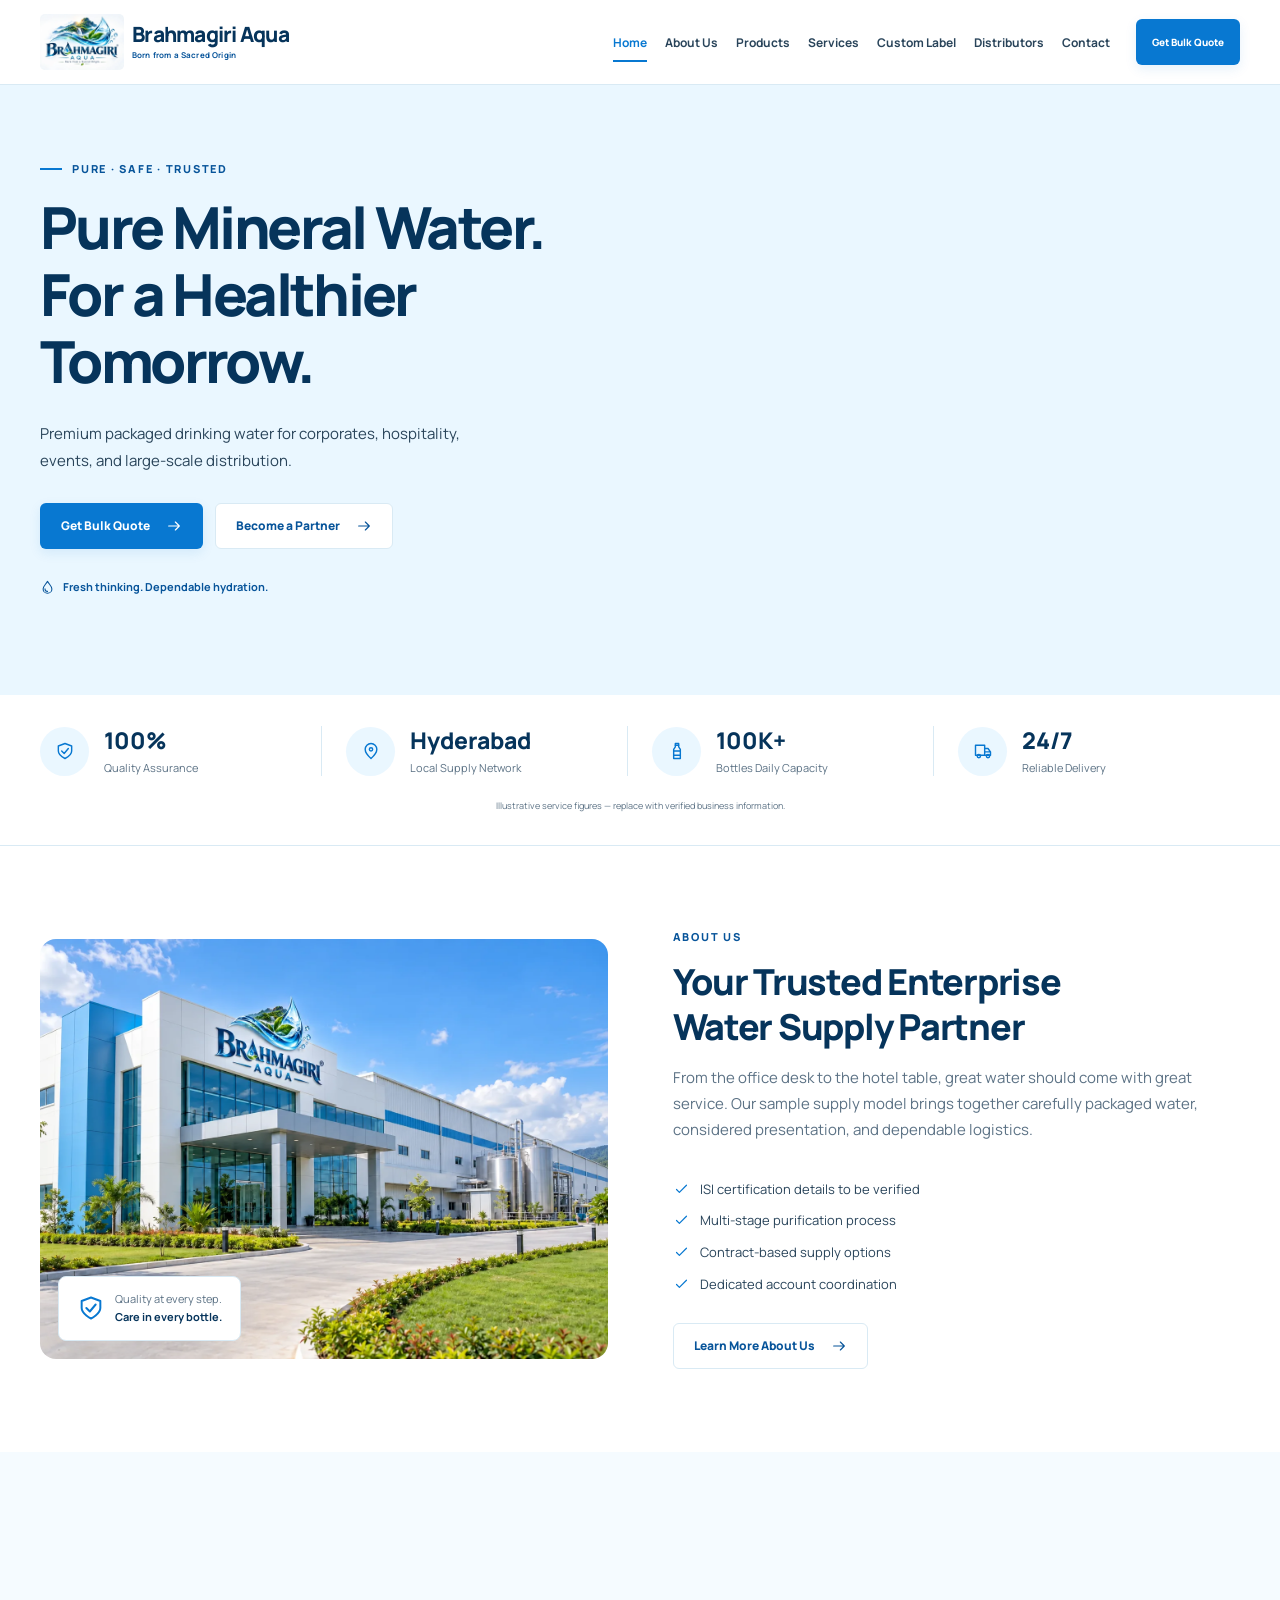
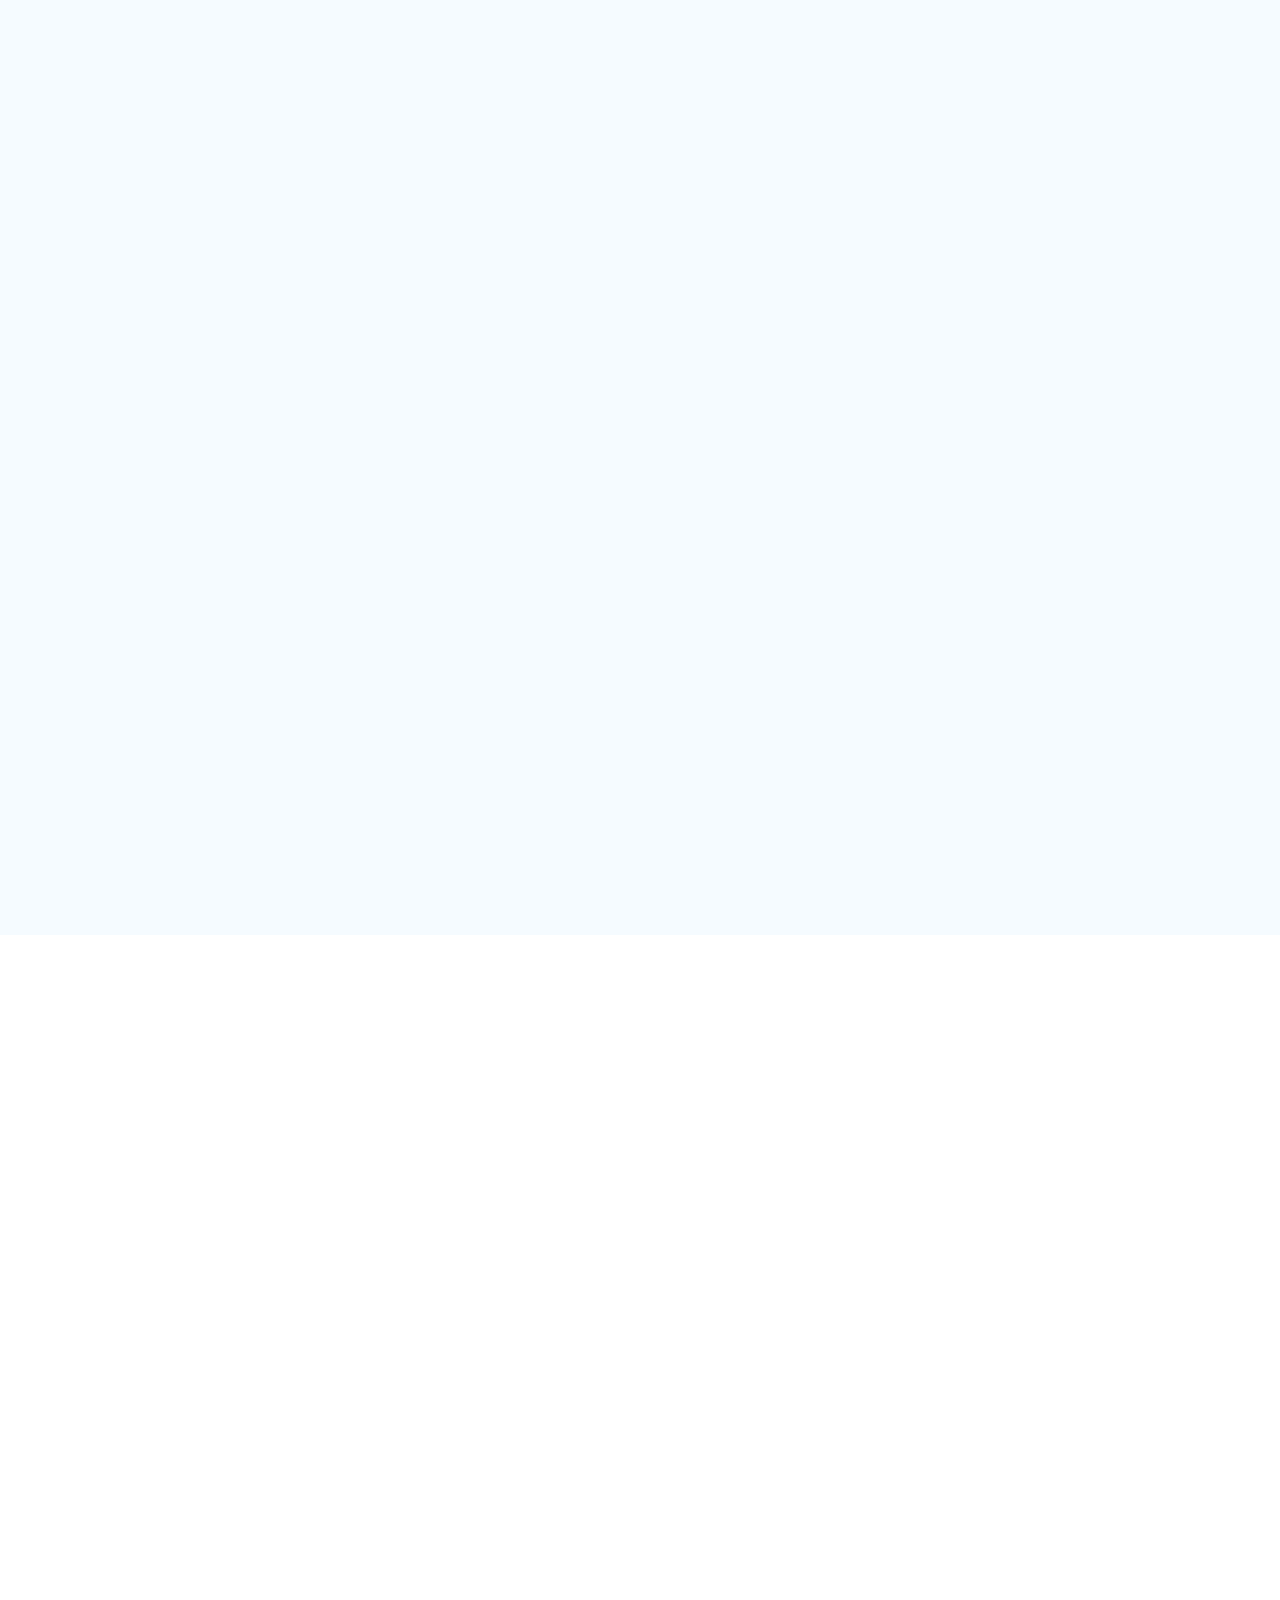
==== index.html @ d55e70ee "Add Brahmagiri Aqua website" ====
<!doctype html>
<html lang="en"><head><meta charset="utf-8"><meta name="viewport" content="width=device-width, initial-scale=1"><meta name="theme-color" content="#06345b"><title>Premium Packaged Drinking Water | Brahmagiri Aqua</title><meta name="description" content="Premium packaged drinking water for offices, hospitality, events, custom labels, and distribution. Explore the Brahmagiri Aqua sample range."><meta name="robots" content="noindex, follow"><link rel="canonical" href="https://example.com/"><meta property="og:type" content="website"><meta property="og:site_name" content="Brahmagiri Aqua"><meta property="og:title" content="Premium Packaged Drinking Water | Brahmagiri Aqua"><meta property="og:description" content="Premium packaged drinking water for offices, hospitality, events, custom labels, and distribution. Explore the Brahmagiri Aqua sample range."><meta property="og:url" content="https://example.com/"><meta property="og:image" content="https://example.com/assets/images/hero/open-graph.webp"><meta property="og:image:alt" content="Premium water bottles in a fresh blue water splash"><meta name="twitter:card" content="summary_large_image"><meta name="twitter:title" content="Premium Packaged Drinking Water | Brahmagiri Aqua"><meta name="twitter:description" content="Premium packaged drinking water for offices, hospitality, events, custom labels, and distribution. Explore the Brahmagiri Aqua sample range."><meta name="twitter:image" content="https://example.com/assets/images/hero/open-graph.webp"><link rel="icon" type="image/png" href="assets/icons/favicon-192.png"><link rel="manifest" href="site.webmanifest"><link rel="preload" href="assets/fonts/manrope-latin.woff2" as="font" type="font/woff2" crossorigin><link rel="stylesheet" href="assets/css/style.css"><script src="assets/js/site-config.js" defer></script><script src="assets/js/main.js" defer></script><script src="assets/js/contact.js" defer></script></head><body><a class="skip-link" href="#main">Skip to main content</a><header class="site-header"><div class="container header-inner"><a class="brand" href="index.html"><img class="brand-logo" src="assets/images/brand/brahmagiri-aqua-logo.webp" alt="" width="360" height="240" decoding="async"><span><strong>Brahmagiri Aqua</strong><small>Born from a Sacred Origin</small></span><span class="sr-only">Home</span></a><button class="menu-toggle" aria-label="Open navigation" aria-expanded="false" aria-controls="primary-nav"><svg class="icon " viewBox="0 0 24 24" fill="none" stroke="currentColor" stroke-width="1.7" stroke-linecap="round" stroke-linejoin="round" aria-hidden="true"><path d="M4 6h16M4 12h16M4 18h16"/></svg></button><nav id="primary-nav" class="primary-nav" aria-label="Primary navigation"><ul><li><a href="index.html" class="active" aria-current="page">Home</a></li><li><a href="about.html">About Us</a></li><li><a href="products.html">Products</a></li><li><a href="services.html">Services</a></li><li><a href="custom-label.html">Custom Label</a></li><li><a href="distributors.html">Distributors</a></li><li><a href="contact.html">Contact</a></li></ul><a class="button button-primary" href="contact.html?enquiry=bulk#enquiry">Get Bulk Quote<svg class="icon " viewBox="0 0 24 24" fill="none" stroke="currentColor" stroke-width="1.7" stroke-linecap="round" stroke-linejoin="round" aria-hidden="true"><path d="M4 12h16m-6-6 6 6-6 6"/></svg></a></nav></div></header><div class="menu-backdrop" hidden></div><main id="main"><section class="home-hero"><div class="container hero-inner"><div class="hero-copy"><p class="eyebrow"><span class="eyebrow-line"></span>PURE · SAFE · TRUSTED</p><h1>Pure Mineral Water.<br><span>For a Healthier<br class="desktop-break"> Tomorrow.</span></h1><p>Premium packaged drinking water for corporates, hospitality, events, and large-scale distribution.</p><div class="button-row"><a class="button button-primary" href="contact.html?enquiry=bulk#enquiry">Get Bulk Quote<svg class="icon " viewBox="0 0 24 24" fill="none" stroke="currentColor" stroke-width="1.7" stroke-linecap="round" stroke-linejoin="round" aria-hidden="true"><path d="M4 12h16m-6-6 6 6-6 6"/></svg></a><a class="button button-outline" href="distributors.html">Become a Partner<svg class="icon " viewBox="0 0 24 24" fill="none" stroke="currentColor" stroke-width="1.7" stroke-linecap="round" stroke-linejoin="round" aria-hidden="true"><path d="M4 12h16m-6-6 6 6-6 6"/></svg></a></div><div class="hero-detail"><svg class="icon " viewBox="0 0 24 24" fill="none" stroke="currentColor" stroke-width="1.7" stroke-linecap="round" stroke-linejoin="round" aria-hidden="true"><path d="M12 3C9 8 5 11 5 15a7 7 0 0 0 14 0c0-4-4-7-7-12Z"/><path d="M8 15a4 4 0 0 0 4 4"/></svg> Fresh thinking. Dependable hydration.</div></div><picture class="hero-picture"><source media="(max-width: 767px)" srcset="assets/images/hero/water-hero-mobile.webp"><img src="assets/images/hero/water-hero.webp" alt="Clear water jar and blue-capped bottles surrounded by a fresh water splash" width="1536" height="1024" fetchpriority="high" decoding="async" class="hero-image"></picture></div></section>
<section class="section stats-section"><div class="container"><div class="stats-grid"><div class="stat"><span class="icon-badge"><svg class="icon " viewBox="0 0 24 24" fill="none" stroke="currentColor" stroke-width="1.7" stroke-linecap="round" stroke-linejoin="round" aria-hidden="true"><path d="m12 3 8 3v6c0 5-8 9-8 9s-8-4-8-9V6l8-3Z"/><path d="m8 12 3 3 5-6"/></svg></span><div><strong>100%</strong><span>Quality Assurance</span></div></div><div class="stat"><span class="icon-badge"><svg class="icon " viewBox="0 0 24 24" fill="none" stroke="currentColor" stroke-width="1.7" stroke-linecap="round" stroke-linejoin="round" aria-hidden="true"><path d="M19 10c0 5-7 11-7 11S5 15 5 10a7 7 0 0 1 14 0Z"/><circle cx="12" cy="10" r="2"/></svg></span><div><strong>Hyderabad</strong><span>Local Supply Network</span></div></div><div class="stat"><span class="icon-badge"><svg class="icon " viewBox="0 0 24 24" fill="none" stroke="currentColor" stroke-width="1.7" stroke-linecap="round" stroke-linejoin="round" aria-hidden="true"><path d="M10 3h4v4l2 3v11H8V10l2-3V3Z"/><path d="M8 12h8M8 17h8M10 5h4"/></svg></span><div><strong>100K+</strong><span>Bottles Daily Capacity</span></div></div><div class="stat"><span class="icon-badge"><svg class="icon " viewBox="0 0 24 24" fill="none" stroke="currentColor" stroke-width="1.7" stroke-linecap="round" stroke-linejoin="round" aria-hidden="true"><path d="M3 5h11v12H3zM14 9h4l3 4v4h-7M14 13h7"/><circle cx="7" cy="18" r="2"/><circle cx="18" cy="18" r="2"/></svg></span><div><strong>24/7</strong><span>Reliable Delivery</span></div></div></div><p class="sample-note">Illustrative service figures — replace with verified business information.</p></div></section>
<section class="section "><div class="container"><div class="split"><div class="visual-frame factory-frame"><img src="assets/images/about/water-manufacturing-facility.webp" alt="Illustrative modern water manufacturing facility with landscaped grounds" width="1536" height="1024" loading="lazy" decoding="async" class=""><div class="image-caption"><svg class="icon " viewBox="0 0 24 24" fill="none" stroke="currentColor" stroke-width="1.7" stroke-linecap="round" stroke-linejoin="round" aria-hidden="true"><path d="m12 3 8 3v6c0 5-8 9-8 9s-8-4-8-9V6l8-3Z"/><path d="m8 12 3 3 5-6"/></svg><span>Quality at every step.<br><strong>Care in every bottle.</strong></span></div></div><div><div class="section-heading "><p class="eyebrow">ABOUT US</p><h2>Your Trusted Enterprise<br>Water Supply Partner</h2><p>From the office desk to the hotel table, great water should come with great service. Our sample supply model brings together carefully packaged water, considered presentation, and dependable logistics.</p></div><ul class="check-list"><li><svg class="icon " viewBox="0 0 24 24" fill="none" stroke="currentColor" stroke-width="1.7" stroke-linecap="round" stroke-linejoin="round" aria-hidden="true"><path d="m5 12 4 4L19 6"/></svg><span>ISI certification details to be verified</span></li><li><svg class="icon " viewBox="0 0 24 24" fill="none" stroke="currentColor" stroke-width="1.7" stroke-linecap="round" stroke-linejoin="round" aria-hidden="true"><path d="m5 12 4 4L19 6"/></svg><span>Multi-stage purification process</span></li><li><svg class="icon " viewBox="0 0 24 24" fill="none" stroke="currentColor" stroke-width="1.7" stroke-linecap="round" stroke-linejoin="round" aria-hidden="true"><path d="m5 12 4 4L19 6"/></svg><span>Contract-based supply options</span></li><li><svg class="icon " viewBox="0 0 24 24" fill="none" stroke="currentColor" stroke-width="1.7" stroke-linecap="round" stroke-linejoin="round" aria-hidden="true"><path d="m5 12 4 4L19 6"/></svg><span>Dedicated account coordination</span></li></ul><a class="button button-outline" href="about.html">Learn More About Us<svg class="icon " viewBox="0 0 24 24" fill="none" stroke="currentColor" stroke-width="1.7" stroke-linecap="round" stroke-linejoin="round" aria-hidden="true"><path d="M4 12h16m-6-6 6 6-6 6"/></svg></a></div></div></div></section>
<section class="section pale-section"><div class="container"><div class="heading-with-link"><div class="section-heading "><p class="eyebrow">OUR PRODUCTS</p><h2>Premium Water for Every Need</h2><p>The right size. The right setting. The same clear commitment.</p></div><a class="text-link" href="products.html">View all products <svg class="icon " viewBox="0 0 24 24" fill="none" stroke="currentColor" stroke-width="1.7" stroke-linecap="round" stroke-linejoin="round" aria-hidden="true"><path d="M4 12h16m-6-6 6 6-6 6"/></svg></a></div><div class="product-grid "><article class="product-card" data-category="small"><div class="product-image"><img src="assets/images/products/water-bottle-250ml.webp" alt="250ml sample drinking water packaging" width="640" height="640" loading="lazy" decoding="async" class=""></div><div class="product-content"><p class="product-size">250 ml</p><h3>250ml</h3><p>Small bottle. Big convenience.</p><ul class="check-list"><li><svg class="icon " viewBox="0 0 24 24" fill="none" stroke="currentColor" stroke-width="1.7" stroke-linecap="round" stroke-linejoin="round" aria-hidden="true"><path d="m5 12 4 4L19 6"/></svg><span>Compact & portable</span></li><li><svg class="icon " viewBox="0 0 24 24" fill="none" stroke="currentColor" stroke-width="1.7" stroke-linecap="round" stroke-linejoin="round" aria-hidden="true"><path d="m5 12 4 4L19 6"/></svg><span>Ideal for events</span></li></ul><a class="button button-outline" href="contact.html?enquiry=product&product=250ml#enquiry">Request Quote<svg class="icon " viewBox="0 0 24 24" fill="none" stroke="currentColor" stroke-width="1.7" stroke-linecap="round" stroke-linejoin="round" aria-hidden="true"><path d="M4 12h16m-6-6 6 6-6 6"/></svg></a></div></article><article class="product-card" data-category="small"><div class="product-image"><img src="assets/images/products/water-bottle-500ml.webp" alt="500ml sample drinking water packaging" width="640" height="640" loading="lazy" decoding="async" class=""></div><div class="product-content"><p class="product-size">500 ml</p><h3>500ml</h3><p>Your everyday refreshment.</p><ul class="check-list"><li><svg class="icon " viewBox="0 0 24 24" fill="none" stroke="currentColor" stroke-width="1.7" stroke-linecap="round" stroke-linejoin="round" aria-hidden="true"><path d="m5 12 4 4L19 6"/></svg><span>Easy to carry</span></li><li><svg class="icon " viewBox="0 0 24 24" fill="none" stroke="currentColor" stroke-width="1.7" stroke-linecap="round" stroke-linejoin="round" aria-hidden="true"><path d="m5 12 4 4L19 6"/></svg><span>Corporate favorite</span></li></ul><a class="button button-outline" href="contact.html?enquiry=product&product=500ml#enquiry">Request Quote<svg class="icon " viewBox="0 0 24 24" fill="none" stroke="currentColor" stroke-width="1.7" stroke-linecap="round" stroke-linejoin="round" aria-hidden="true"><path d="M4 12h16m-6-6 6 6-6 6"/></svg></a></div></article><article class="product-card" data-category="large"><div class="product-image"><img src="assets/images/products/water-bottle-1-liter.webp" alt="1 Liter sample drinking water packaging" width="640" height="640" loading="lazy" decoding="async" class=""></div><div class="product-content"><p class="product-size">1 liter</p><h3>1 Liter</h3><p>More hydration for your day.</p><ul class="check-list"><li><svg class="icon " viewBox="0 0 24 24" fill="none" stroke="currentColor" stroke-width="1.7" stroke-linecap="round" stroke-linejoin="round" aria-hidden="true"><path d="m5 12 4 4L19 6"/></svg><span>Extended hydration</span></li><li><svg class="icon " viewBox="0 0 24 24" fill="none" stroke="currentColor" stroke-width="1.7" stroke-linecap="round" stroke-linejoin="round" aria-hidden="true"><path d="m5 12 4 4L19 6"/></svg><span>Everyday versatility</span></li></ul><a class="button button-outline" href="contact.html?enquiry=product&product=1%20Liter#enquiry">Request Quote<svg class="icon " viewBox="0 0 24 24" fill="none" stroke="currentColor" stroke-width="1.7" stroke-linecap="round" stroke-linejoin="round" aria-hidden="true"><path d="M4 12h16m-6-6 6 6-6 6"/></svg></a></div></article><article class="product-card" data-category="large"><div class="product-image"><img src="assets/images/products/water-bottle-2-liter.webp" alt="2 Liter sample drinking water packaging" width="640" height="640" loading="lazy" decoding="async" class=""></div><div class="product-content"><p class="product-size">2 liters</p><h3>2 Liter</h3><p>Made for sharing.</p><ul class="check-list"><li><svg class="icon " viewBox="0 0 24 24" fill="none" stroke="currentColor" stroke-width="1.7" stroke-linecap="round" stroke-linejoin="round" aria-hidden="true"><path d="m5 12 4 4L19 6"/></svg><span>Family & team use</span></li><li><svg class="icon " viewBox="0 0 24 24" fill="none" stroke="currentColor" stroke-width="1.7" stroke-linecap="round" stroke-linejoin="round" aria-hidden="true"><path d="m5 12 4 4L19 6"/></svg><span>Value packaging</span></li></ul><a class="button button-outline" href="contact.html?enquiry=product&product=2%20Liter#enquiry">Request Quote<svg class="icon " viewBox="0 0 24 24" fill="none" stroke="currentColor" stroke-width="1.7" stroke-linecap="round" stroke-linejoin="round" aria-hidden="true"><path d="M4 12h16m-6-6 6 6-6 6"/></svg></a></div></article><article class="product-card" data-category="jars"><div class="product-image"><img src="assets/images/products/water-jar-20-liter.webp" alt="20L Jar sample drinking water packaging" width="640" height="640" loading="lazy" decoding="async" class=""></div><div class="product-content"><p class="product-size">20 liters</p><h3>20L Jar</h3><p>A workplace essential.</p><ul class="check-list"><li><svg class="icon " viewBox="0 0 24 24" fill="none" stroke="currentColor" stroke-width="1.7" stroke-linecap="round" stroke-linejoin="round" aria-hidden="true"><path d="m5 12 4 4L19 6"/></svg><span>Dispenser-friendly</span></li><li><svg class="icon " viewBox="0 0 24 24" fill="none" stroke="currentColor" stroke-width="1.7" stroke-linecap="round" stroke-linejoin="round" aria-hidden="true"><path d="m5 12 4 4L19 6"/></svg><span>Bulk supply option</span></li></ul><a class="button button-outline" href="contact.html?enquiry=product&product=20L%20Jar#enquiry">Request Quote<svg class="icon " viewBox="0 0 24 24" fill="none" stroke="currentColor" stroke-width="1.7" stroke-linecap="round" stroke-linejoin="round" aria-hidden="true"><path d="M4 12h16m-6-6 6 6-6 6"/></svg></a></div></article><article class="product-card" data-category="gifting"><div class="product-image"><img src="assets/images/products/gifting-bottles.webp" alt="Gifting Bottles sample drinking water packaging" width="640" height="640" loading="lazy" decoding="async" class=""></div><div class="product-content"><p class="product-size">Custom formats</p><h3>Gifting Bottles</h3><p>A refreshing finishing touch.</p><ul class="check-list"><li><svg class="icon " viewBox="0 0 24 24" fill="none" stroke="currentColor" stroke-width="1.7" stroke-linecap="round" stroke-linejoin="round" aria-hidden="true"><path d="m5 12 4 4L19 6"/></svg><span>Elegant presentation</span></li><li><svg class="icon " viewBox="0 0 24 24" fill="none" stroke="currentColor" stroke-width="1.7" stroke-linecap="round" stroke-linejoin="round" aria-hidden="true"><path d="m5 12 4 4L19 6"/></svg><span>Custom label options</span></li></ul><a class="button button-outline" href="contact.html?enquiry=product&product=Gifting%20Bottles#enquiry">Request Quote<svg class="icon " viewBox="0 0 24 24" fill="none" stroke="currentColor" stroke-width="1.7" stroke-linecap="round" stroke-linejoin="round" aria-hidden="true"><path d="M4 12h16m-6-6 6 6-6 6"/></svg></a></div></article></div></div></section>
<section class="section "><div class="container"><div class="section-heading "><p class="eyebrow">ENTERPRISE SOLUTIONS</p><h2>Corporate, Bulk & Industrial Supply</h2><p>A considered supply solution for every kind of business.</p></div><div class="grid grid-4"><article class="feature-card"><span class="icon-badge"><svg class="icon " viewBox="0 0 24 24" fill="none" stroke="currentColor" stroke-width="1.7" stroke-linecap="round" stroke-linejoin="round" aria-hidden="true"><path d="M4 21V4h10v17M14 10h6v11M2 21h20M7 7h4M7 11h4M7 15h4M8 21v-3h3v3M17 13h1M17 17h1"/></svg></span><h3>Corporate Offices</h3><p>A water supply plan that works as hard as your team.</p><ul class="check-list"><li><svg class="icon " viewBox="0 0 24 24" fill="none" stroke="currentColor" stroke-width="1.7" stroke-linecap="round" stroke-linejoin="round" aria-hidden="true"><path d="m5 12 4 4L19 6"/></svg><span>Scheduled delivery</span></li><li><svg class="icon " viewBox="0 0 24 24" fill="none" stroke="currentColor" stroke-width="1.7" stroke-linecap="round" stroke-linejoin="round" aria-hidden="true"><path d="m5 12 4 4L19 6"/></svg><span>Volume pricing</span></li><li><svg class="icon " viewBox="0 0 24 24" fill="none" stroke="currentColor" stroke-width="1.7" stroke-linecap="round" stroke-linejoin="round" aria-hidden="true"><path d="m5 12 4 4L19 6"/></svg><span>GST invoices</span></li></ul></article><article class="feature-card"><span class="icon-badge"><svg class="icon " viewBox="0 0 24 24" fill="none" stroke="currentColor" stroke-width="1.7" stroke-linecap="round" stroke-linejoin="round" aria-hidden="true"><path d="M5 9h12v6a5 5 0 0 1-5 5H10a5 5 0 0 1-5-5V9ZM17 10h2a3 3 0 0 1 0 6h-2M8 3v3M12 3v3M3 22h17"/></svg></span><h3>Restaurants & Hotels</h3><p>Thoughtful presentation for every guest and every table.</p><ul class="check-list"><li><svg class="icon " viewBox="0 0 24 24" fill="none" stroke="currentColor" stroke-width="1.7" stroke-linecap="round" stroke-linejoin="round" aria-hidden="true"><path d="m5 12 4 4L19 6"/></svg><span>Premium presentation</span></li><li><svg class="icon " viewBox="0 0 24 24" fill="none" stroke="currentColor" stroke-width="1.7" stroke-linecap="round" stroke-linejoin="round" aria-hidden="true"><path d="m5 12 4 4L19 6"/></svg><span>Flexible quantities</span></li><li><svg class="icon " viewBox="0 0 24 24" fill="none" stroke="currentColor" stroke-width="1.7" stroke-linecap="round" stroke-linejoin="round" aria-hidden="true"><path d="m5 12 4 4L19 6"/></svg><span>Coordinated fulfillment</span></li></ul></article><article class="feature-card"><span class="icon-badge"><svg class="icon " viewBox="0 0 24 24" fill="none" stroke="currentColor" stroke-width="1.7" stroke-linecap="round" stroke-linejoin="round" aria-hidden="true"><path d="m5 20 4-14 9 9-13 5ZM12 3l1 3M18 4l-2 4M21 10h-4M10 13l3 3M7 17l2 2"/></svg></span><h3>Events & Parties</h3><p>Keep your guests refreshed, from the first arrival to the last.</p><ul class="check-list"><li><svg class="icon " viewBox="0 0 24 24" fill="none" stroke="currentColor" stroke-width="1.7" stroke-linecap="round" stroke-linejoin="round" aria-hidden="true"><path d="m5 12 4 4L19 6"/></svg><span>Event-based supply</span></li><li><svg class="icon " viewBox="0 0 24 24" fill="none" stroke="currentColor" stroke-width="1.7" stroke-linecap="round" stroke-linejoin="round" aria-hidden="true"><path d="m5 12 4 4L19 6"/></svg><span>Multiple bottle sizes</span></li><li><svg class="icon " viewBox="0 0 24 24" fill="none" stroke="currentColor" stroke-width="1.7" stroke-linecap="round" stroke-linejoin="round" aria-hidden="true"><path d="m5 12 4 4L19 6"/></svg><span>Custom branding options</span></li></ul></article><article class="feature-card"><span class="icon-badge"><svg class="icon " viewBox="0 0 24 24" fill="none" stroke="currentColor" stroke-width="1.7" stroke-linecap="round" stroke-linejoin="round" aria-hidden="true"><path d="M3 21V10l6 3V8l6 4V3h4l2 18H3ZM7 17h1M12 17h1M17 17h1"/></svg></span><h3>Industrial Supply</h3><p>Practical hydration solutions for a busy working day.</p><ul class="check-list"><li><svg class="icon " viewBox="0 0 24 24" fill="none" stroke="currentColor" stroke-width="1.7" stroke-linecap="round" stroke-linejoin="round" aria-hidden="true"><path d="m5 12 4 4L19 6"/></svg><span>High-volume requirements</span></li><li><svg class="icon " viewBox="0 0 24 24" fill="none" stroke="currentColor" stroke-width="1.7" stroke-linecap="round" stroke-linejoin="round" aria-hidden="true"><path d="m5 12 4 4L19 6"/></svg><span>Supply planning</span></li><li><svg class="icon " viewBox="0 0 24 24" fill="none" stroke="currentColor" stroke-width="1.7" stroke-linecap="round" stroke-linejoin="round" aria-hidden="true"><path d="m5 12 4 4L19 6"/></svg><span>Dedicated coordination</span></li></ul></article></div></div></section>
<section class="section pale-section"><div class="container"><div class="split custom-split"><div class="visual-frame"><img src="assets/images/custom-label/custom-branded-bottles.webp" alt="Illustrative premium bottles with custom white, navy and gold labels" width="1536" height="1024" loading="lazy" decoding="async" class=""></div><div><div class="section-heading "><p class="eyebrow">CUSTOM LABEL / WHITE LABEL</p><h2>Make Your Brand<br>Stand Out</h2><p>Make every sip a part of your story. Explore personalized water bottles for businesses, celebrations, hotels, and corporate gifting.</p></div><ul class="check-list"><li><svg class="icon " viewBox="0 0 24 24" fill="none" stroke="currentColor" stroke-width="1.7" stroke-linecap="round" stroke-linejoin="round" aria-hidden="true"><path d="m5 12 4 4L19 6"/></svg><span>Corporate branding</span></li><li><svg class="icon " viewBox="0 0 24 24" fill="none" stroke="currentColor" stroke-width="1.7" stroke-linecap="round" stroke-linejoin="round" aria-hidden="true"><path d="m5 12 4 4L19 6"/></svg><span>Event-specific labels</span></li><li><svg class="icon " viewBox="0 0 24 24" fill="none" stroke="currentColor" stroke-width="1.7" stroke-linecap="round" stroke-linejoin="round" aria-hidden="true"><path d="m5 12 4 4L19 6"/></svg><span>Wedding bottles</span></li><li><svg class="icon " viewBox="0 0 24 24" fill="none" stroke="currentColor" stroke-width="1.7" stroke-linecap="round" stroke-linejoin="round" aria-hidden="true"><path d="m5 12 4 4L19 6"/></svg><span>Hotel bottles</span></li><li><svg class="icon " viewBox="0 0 24 24" fill="none" stroke="currentColor" stroke-width="1.7" stroke-linecap="round" stroke-linejoin="round" aria-hidden="true"><path d="m5 12 4 4L19 6"/></svg><span>Company logo bottles</span></li><li><svg class="icon " viewBox="0 0 24 24" fill="none" stroke="currentColor" stroke-width="1.7" stroke-linecap="round" stroke-linejoin="round" aria-hidden="true"><path d="m5 12 4 4L19 6"/></svg><span>White-label manufacturing</span></li></ul><a class="button button-primary" href="custom-label.html">Customize Your Bottle<svg class="icon " viewBox="0 0 24 24" fill="none" stroke="currentColor" stroke-width="1.7" stroke-linecap="round" stroke-linejoin="round" aria-hidden="true"><path d="M4 12h16m-6-6 6 6-6 6"/></svg></a></div></div></div></section>
<section class="section "><div class="container"><div class="section-heading center"><p class="eyebrow">THE PROCESS</p><h2>From Nature to You</h2><p>A thoughtful journey, with quality at its heart.</p></div><ol class="process-grid"><li data-reveal><span class="step-number">01</span><span class="icon-badge"><svg class="icon " viewBox="0 0 24 24" fill="none" stroke="currentColor" stroke-width="1.7" stroke-linecap="round" stroke-linejoin="round" aria-hidden="true"><path d="M12 3C9 8 5 11 5 15a7 7 0 0 0 14 0c0-4-4-7-7-12Z"/><path d="M8 15a4 4 0 0 0 4 4"/></svg></span><h3>Water Sourcing</h3><p>Responsible sourcing begins the journey.</p></li><li data-reveal><span class="step-number">02</span><span class="icon-badge"><svg class="icon " viewBox="0 0 24 24" fill="none" stroke="currentColor" stroke-width="1.7" stroke-linecap="round" stroke-linejoin="round" aria-hidden="true"><path d="M9 3h6M10 3v7L4 20h16l-6-10V3M7 15h10"/></svg></span><h3>Multi-Stage Purification</h3><p>A carefully designed treatment sequence.</p></li><li data-reveal><span class="step-number">03</span><span class="icon-badge"><svg class="icon " viewBox="0 0 24 24" fill="none" stroke="currentColor" stroke-width="1.7" stroke-linecap="round" stroke-linejoin="round" aria-hidden="true"><path d="m12 3 8 3v6c0 5-8 9-8 9s-8-4-8-9V6l8-3Z"/><path d="m8 12 3 3 5-6"/></svg></span><h3>Quality Testing</h3><p>Checks throughout the production process.</p></li><li data-reveal><span class="step-number">04</span><span class="icon-badge"><svg class="icon " viewBox="0 0 24 24" fill="none" stroke="currentColor" stroke-width="1.7" stroke-linecap="round" stroke-linejoin="round" aria-hidden="true"><path d="M10 3h4v4l2 3v11H8V10l2-3V3Z"/><path d="M8 12h8M8 17h8M10 5h4"/></svg></span><h3>Automated Packaging</h3><p>Sealed and prepared for dependable supply.</p></li></ol></div></section>
<section class="section pale-section"><div class="container"><div class="split"><div><div class="section-heading "><p class="eyebrow">RELIABLE LOGISTICS</p><h2>Distribution & Logistics</h2><p>Good service goes beyond the bottle. Plan a supply schedule around your business, with clear communication at every step.</p></div><div class="logistics-features"><div><svg class="icon " viewBox="0 0 24 24" fill="none" stroke="currentColor" stroke-width="1.7" stroke-linecap="round" stroke-linejoin="round" aria-hidden="true"><path d="M3 5h11v12H3zM14 9h4l3 4v4h-7M14 13h7"/><circle cx="7" cy="18" r="2"/><circle cx="18" cy="18" r="2"/></svg><span><strong>Own Fleet</strong><small>Dedicated vehicles — sample service model</small></span></div><div><svg class="icon " viewBox="0 0 24 24" fill="none" stroke="currentColor" stroke-width="1.7" stroke-linecap="round" stroke-linejoin="round" aria-hidden="true"><circle cx="12" cy="12" r="9"/><path d="M12 7v5l4 2"/></svg><span><strong>Timely Fulfillment</strong><small>Same-day / scheduled delivery, subject to confirmation</small></span></div><div><svg class="icon " viewBox="0 0 24 24" fill="none" stroke="currentColor" stroke-width="1.7" stroke-linecap="round" stroke-linejoin="round" aria-hidden="true"><circle cx="9" cy="8" r="3"/><path d="M3 21v-3a6 6 0 0 1 12 0v3M16 5a3 3 0 0 1 0 6M18 15a4 4 0 0 1 3 4v2"/></svg><span><strong>Distributor Support</strong><small>Territory-based support options</small></span></div></div><a class="button button-primary" href="distributors.html">Become a Distributor<svg class="icon " viewBox="0 0 24 24" fill="none" stroke="currentColor" stroke-width="1.7" stroke-linecap="round" stroke-linejoin="round" aria-hidden="true"><path d="M4 12h16m-6-6 6 6-6 6"/></svg></a></div><div class="visual-frame"><img src="assets/images/distributors/delivery-truck.webp" alt="Illustrative water delivery truck outside a modern facility" width="1536" height="1024" loading="lazy" decoding="async" class=""></div></div></div></section>
<section class="section "><div class="container"><div class="section-heading "><p class="eyebrow">INDUSTRIES WE SERVE</p><h2>Trusted Across Multiple Sectors</h2><p>Hydration solutions shaped around the places people live, work, and connect.</p></div><div class="grid grid-3"><article class="feature-card"><span class="icon-badge"><svg class="icon " viewBox="0 0 24 24" fill="none" stroke="currentColor" stroke-width="1.7" stroke-linecap="round" stroke-linejoin="round" aria-hidden="true"><path d="M4 21V4h10v17M14 10h6v11M2 21h20M7 7h4M7 11h4M7 15h4M8 21v-3h3v3M17 13h1M17 17h1"/></svg></span><h3>Corporate & IT</h3><p>Keep workspaces and meeting rooms refreshed.</p></article><article class="feature-card"><span class="icon-badge"><svg class="icon " viewBox="0 0 24 24" fill="none" stroke="currentColor" stroke-width="1.7" stroke-linecap="round" stroke-linejoin="round" aria-hidden="true"><path d="M5 9h12v6a5 5 0 0 1-5 5H10a5 5 0 0 1-5-5V9ZM17 10h2a3 3 0 0 1 0 6h-2M8 3v3M12 3v3M3 22h17"/></svg></span><h3>Hospitality & Tourism</h3><p>A welcome detail in a memorable guest experience.</p></article><article class="feature-card"><span class="icon-badge"><svg class="icon " viewBox="0 0 24 24" fill="none" stroke="currentColor" stroke-width="1.7" stroke-linecap="round" stroke-linejoin="round" aria-hidden="true"><path d="M12 6c-3-3-6-3-10-2v15c4-1 7-1 10 2 3-3 6-3 10-2V4c-4-1-7-1-10 2v15"/></svg></span><h3>Education & Training</h3><p>Practical hydration for campuses and learning spaces.</p></article><article class="feature-card"><span class="icon-badge"><svg class="icon " viewBox="0 0 24 24" fill="none" stroke="currentColor" stroke-width="1.7" stroke-linecap="round" stroke-linejoin="round" aria-hidden="true"><circle cx="9" cy="8" r="3"/><path d="M3 21v-3a6 6 0 0 1 12 0v3M16 5a3 3 0 0 1 0 6M18 15a4 4 0 0 1 3 4v2"/></svg></span><h3>Residential Complexes</h3><p>Thoughtful supply planning for growing communities.</p></article><article class="feature-card"><span class="icon-badge"><svg class="icon " viewBox="0 0 24 24" fill="none" stroke="currentColor" stroke-width="1.7" stroke-linecap="round" stroke-linejoin="round" aria-hidden="true"><path d="M10 3h4v4l2 3v11H8V10l2-3V3Z"/><path d="M8 12h8M8 17h8M10 5h4"/></svg></span><h3>Retail & Distribution</h3><p>A versatile range for stores and local partners.</p></article><article class="feature-card"><span class="icon-badge"><svg class="icon " viewBox="0 0 24 24" fill="none" stroke="currentColor" stroke-width="1.7" stroke-linecap="round" stroke-linejoin="round" aria-hidden="true"><path d="M12 21 3 12C-2 4 7 0 12 7c5-7 14-3 9 5l-9 9Z"/></svg></span><h3>Healthcare & Wellness</h3><p>Considered water supply for care and wellness environments.</p></article></div></div></section>
<section class="section pale-section"><div class="container"><div class="section-heading "><p class="eyebrow">WHY CHOOSE US</p><h2>The Right Choice for Your Water Needs</h2><p>A partnership built around the details that matter.</p></div><div class="grid grid-5"><article class="feature-card"><span class="icon-badge"><svg class="icon " viewBox="0 0 24 24" fill="none" stroke="currentColor" stroke-width="1.7" stroke-linecap="round" stroke-linejoin="round" aria-hidden="true"><path d="m12 3 8 3v6c0 5-8 9-8 9s-8-4-8-9V6l8-3Z"/><path d="m8 12 3 3 5-6"/></svg></span><h3>Enterprise Reliability</h3><p>Supply planning around your operations.</p></article><article class="feature-card"><span class="icon-badge"><svg class="icon " viewBox="0 0 24 24" fill="none" stroke="currentColor" stroke-width="1.7" stroke-linecap="round" stroke-linejoin="round" aria-hidden="true"><path d="m12 3 3 6 7 1-5 5 1 7-6-3-6 3 1-7-5-5 7-1 3-6Z"/></svg></span><h3>Premium Presentation</h3><p>Packaging that feels at home in your business.</p></article><article class="feature-card"><span class="icon-badge"><svg class="icon " viewBox="0 0 24 24" fill="none" stroke="currentColor" stroke-width="1.7" stroke-linecap="round" stroke-linejoin="round" aria-hidden="true"><path d="M4 3v18h17M8 16v-4M13 16V8M18 16V5"/></svg></span><h3>Scalable Operations</h3><p>Options for everyday needs and larger requirements.</p></article><article class="feature-card"><span class="icon-badge"><svg class="icon " viewBox="0 0 24 24" fill="none" stroke="currentColor" stroke-width="1.7" stroke-linecap="round" stroke-linejoin="round" aria-hidden="true"><path d="M3 3h8l10 10-8 8L3 11V3Z"/><circle cx="7" cy="7" r="1"/></svg></span><h3>Custom Branding</h3><p>A bottle that carries your identity.</p></article><article class="feature-card"><span class="icon-badge"><svg class="icon " viewBox="0 0 24 24" fill="none" stroke="currentColor" stroke-width="1.7" stroke-linecap="round" stroke-linejoin="round" aria-hidden="true"><circle cx="9" cy="8" r="3"/><path d="M3 21v-3a6 6 0 0 1 12 0v3M16 5a3 3 0 0 1 0 6M18 15a4 4 0 0 1 3 4v2"/></svg></span><h3>Local Support</h3><p>A clear point of contact for your team.</p></article></div></div></section>
<section class="section cta-section"><div class="container"><div class="cta-panel"><div><p class="eyebrow">A CLEAR COMMITMENT TO YOUR BUSINESS</p><h2>Ready to Partner With Us?</h2><p>Let's build a reliable water supply solution for your business.</p></div><div class="button-row"><a class="button button-primary" href="contact.html?enquiry=bulk#enquiry">Request Bulk Pricing<svg class="icon " viewBox="0 0 24 24" fill="none" stroke="currentColor" stroke-width="1.7" stroke-linecap="round" stroke-linejoin="round" aria-hidden="true"><path d="M4 12h16m-6-6 6 6-6 6"/></svg></a><a class="button button-light" href="distributors.html">Start Distribution Partnership<svg class="icon " viewBox="0 0 24 24" fill="none" stroke="currentColor" stroke-width="1.7" stroke-linecap="round" stroke-linejoin="round" aria-hidden="true"><path d="M4 12h16m-6-6 6 6-6 6"/></svg></a><a class="button button-ghost" href="custom-label.html">Customize Your Bottle<svg class="icon " viewBox="0 0 24 24" fill="none" stroke="currentColor" stroke-width="1.7" stroke-linecap="round" stroke-linejoin="round" aria-hidden="true"><path d="M4 12h16m-6-6 6 6-6 6"/></svg></a></div></div></div></section>
<section class="section " id="enquiry"><div class="container"><div class="split contact-split"><div><div class="section-heading "><p class="eyebrow">LET’S TALK</p><h2>Get In Touch</h2><p>Tell us what your business needs. We will help you take the next step toward a considered water supply plan.</p></div><div class="contact-details"><div class="contact-detail"><span class="icon-badge"><svg class="icon " viewBox="0 0 24 24" fill="none" stroke="currentColor" stroke-width="1.7" stroke-linecap="round" stroke-linejoin="round" aria-hidden="true"><path d="m7 3 3 5-3 3c2 3 3 4 6 6l3-3 5 3-2 4C9 22 2 15 3 5l4-2Z"/></svg></span><div><h3>Call Us</h3><p>[Add company phone]</p></div></div><div class="contact-detail"><span class="icon-badge"><svg class="icon " viewBox="0 0 24 24" fill="none" stroke="currentColor" stroke-width="1.7" stroke-linecap="round" stroke-linejoin="round" aria-hidden="true"><rect x="3" y="5" width="18" height="14" rx="2"/><path d="m3 6 9 7 9-7"/></svg></span><div><h3>Email Us</h3><p>[Add company email]</p></div></div><div class="contact-detail"><span class="icon-badge"><svg class="icon " viewBox="0 0 24 24" fill="none" stroke="currentColor" stroke-width="1.7" stroke-linecap="round" stroke-linejoin="round" aria-hidden="true"><path d="M19 10c0 5-7 11-7 11S5 15 5 10a7 7 0 0 1 14 0Z"/><circle cx="12" cy="10" r="2"/></svg></span><div><h3>Visit Us</h3><p>[Add street address], Hyderabad, Telangana</p></div></div><div class="contact-detail"><span class="icon-badge"><svg class="icon " viewBox="0 0 24 24" fill="none" stroke="currentColor" stroke-width="1.7" stroke-linecap="round" stroke-linejoin="round" aria-hidden="true"><circle cx="12" cy="12" r="9"/><path d="M12 7v5l4 2"/></svg></span><div><h3>Business Hours</h3><p>[Add verified business hours]</p></div></div></div></div><form class="enquiry-form" data-enquiry-form data-kind="contact" action="#" method="post" novalidate><h3>Send Us a Message</h3><p class="form-intro">A better water supply starts with a conversation.</p><p class="form-note">Fields marked * are required. Demo form: submission service is not connected.</p><div class="form-grid"><div class="form-field "><label for="f1-full_name">Full Name<span aria-hidden="true"> *</span></label><input id="f1-full_name" name="full_name" required aria-describedby="f1-full_name-error" type="text" autocomplete="name" maxlength="200"><span class="field-error" id="f1-full_name-error"></span></div><div class="form-field "><label for="f1-company">Company Name</label><input id="f1-company" name="company" aria-describedby="f1-company-error" type="text" autocomplete="organization" maxlength="200"><span class="field-error" id="f1-company-error"></span></div><div class="form-field "><label for="f1-email">Email Address<span aria-hidden="true"> *</span></label><input id="f1-email" name="email" required aria-describedby="f1-email-error" type="email" autocomplete="email" maxlength="200"><span class="field-error" id="f1-email-error"></span></div><div class="form-field "><label for="f1-phone">Phone Number<span aria-hidden="true"> *</span></label><input id="f1-phone" name="phone" required aria-describedby="f1-phone-error" type="tel" autocomplete="tel" inputmode="tel" maxlength="25"><span class="field-error" id="f1-phone-error"></span></div><div class="form-field "><label for="f1-city">City / Location<span aria-hidden="true"> *</span></label><input id="f1-city" name="city" required aria-describedby="f1-city-error" type="text" autocomplete="address-level2" maxlength="200"><span class="field-error" id="f1-city-error"></span></div><div class="form-field "><label for="f1-enquiry_type">Enquiry Type<span aria-hidden="true"> *</span></label><select id="f1-enquiry_type" name="enquiry_type" required aria-describedby="f1-enquiry_type-error"><option value="">Select enquiry type</option><option value="bulk">Bulk supply</option><option value="product">Product quote</option><option value="custom">Custom labels</option><option value="distributor">Distribution partnership</option><option value="general">General enquiry</option></select><span class="field-error" id="f1-enquiry_type-error"></span></div><div class="form-field full-width"><label for="f1-message">Message / Requirements<span aria-hidden="true"> *</span></label><textarea id="f1-message" name="message" required aria-describedby="f1-message-error" rows="4" minlength="10" maxlength="3000" placeholder="Tell us a little about your requirements…"></textarea><span class="field-error" id="f1-message-error"></span></div></div><div class="honeypot" aria-hidden="true"><label>Leave empty<input name="website" tabindex="-1" autocomplete="off"></label></div><input type="hidden" name="subject" value="Water supply enquiry"><p class="form-privacy">By submitting, you agree to be contacted about this enquiry. <a href="#privacy" data-policy="privacy">Privacy policy</a></p><button class="button button-primary" type="submit">Send Enquiry<svg class="icon " viewBox="0 0 24 24" fill="none" stroke="currentColor" stroke-width="1.7" stroke-linecap="round" stroke-linejoin="round" aria-hidden="true"><path d="M4 12h16m-6-6 6 6-6 6"/></svg></button><p class="form-status" role="status" aria-live="polite" tabindex="-1"></p><noscript><p>Enable JavaScript to validate and send this form.</p></noscript></form></div></div></section></main><footer class="site-footer"><div class="container"><div class="footer-grid"><div class="footer-company"><a class="brand" href="index.html"><img class="brand-logo" src="assets/images/brand/brahmagiri-aqua-logo.webp" alt="" width="360" height="240" decoding="async"><span><strong>Brahmagiri Aqua</strong><small>Born from a Sacred Origin</small></span><span class="sr-only">Home</span></a><p>Thoughtfully packaged water.<br>Considered supply solutions.<br>A clear commitment to your business.</p><span class="footer-caption">ILLUSTRATIVE BUSINESS INFORMATION</span></div><div><h2>Quick Links</h2><ul><li><a href="index.html">Home</a></li><li><a href="about.html">About Us</a></li><li><a href="products.html">Products</a></li><li><a href="services.html">Services</a></li><li><a href="custom-label.html">Custom Label</a></li><li><a href="distributors.html">Distributors</a></li><li><a href="contact.html">Contact</a></li></ul></div><div><h2>Services</h2><ul><li><a href="services.html">Corporate Supply</a></li><li><a href="services.html">Hotels & Restaurants</a></li><li><a href="services.html">Events & Bulk Supply</a></li><li><a href="custom-label.html">Custom Label Bottles</a></li><li><a href="distributors.html">Distribution Partnership</a></li></ul></div><div><h2>Contact</h2><ul class="footer-contact"><li><svg class="icon " viewBox="0 0 24 24" fill="none" stroke="currentColor" stroke-width="1.7" stroke-linecap="round" stroke-linejoin="round" aria-hidden="true"><path d="m7 3 3 5-3 3c2 3 3 4 6 6l3-3 5 3-2 4C9 22 2 15 3 5l4-2Z"/></svg>[Add company phone]</li><li><svg class="icon " viewBox="0 0 24 24" fill="none" stroke="currentColor" stroke-width="1.7" stroke-linecap="round" stroke-linejoin="round" aria-hidden="true"><rect x="3" y="5" width="18" height="14" rx="2"/><path d="m3 6 9 7 9-7"/></svg>[Add company email]</li><li><svg class="icon " viewBox="0 0 24 24" fill="none" stroke="currentColor" stroke-width="1.7" stroke-linecap="round" stroke-linejoin="round" aria-hidden="true"><path d="M19 10c0 5-7 11-7 11S5 15 5 10a7 7 0 0 1 14 0Z"/><circle cx="12" cy="10" r="2"/></svg>[Add street address], Hyderabad, Telangana</li></ul><h2 class="social-heading">Follow Us</h2><div class="social-links"><a href="#" aria-label="Facebook (link pending)" data-placeholder-link><svg class="icon " viewBox="0 0 24 24" fill="none" stroke="currentColor" stroke-width="1.7" stroke-linecap="round" stroke-linejoin="round" aria-hidden="true"><path d="M14 21v-8h3l1-4h-4V7c0-1 1-2 2-2h2V2h-3c-3 0-5 2-5 5v2H7v4h3v8"/></svg></a><a href="#" aria-label="Instagram (link pending)" data-placeholder-link><svg class="icon " viewBox="0 0 24 24" fill="none" stroke="currentColor" stroke-width="1.7" stroke-linecap="round" stroke-linejoin="round" aria-hidden="true"><rect x="3" y="3" width="18" height="18" rx="5"/><circle cx="12" cy="12" r="4"/><path d="M17 7h.01"/></svg></a><a href="#" aria-label="Linkedin (link pending)" data-placeholder-link><svg class="icon " viewBox="0 0 24 24" fill="none" stroke="currentColor" stroke-width="1.7" stroke-linecap="round" stroke-linejoin="round" aria-hidden="true"><path d="M4 9v12M4 4h.01M9 21V9h4v2c4-4 7-1 7 3v7M13 11v10"/></svg></a><a href="#" aria-label="Youtube (link pending)" data-placeholder-link><svg class="icon " viewBox="0 0 24 24" fill="none" stroke="currentColor" stroke-width="1.7" stroke-linecap="round" stroke-linejoin="round" aria-hidden="true"><rect x="2" y="5" width="20" height="14" rx="4"/><path d="m10 9 5 3-5 3V9Z"/></svg></a><a href="#" aria-label="Whatsapp (link pending)" data-placeholder-link><svg class="icon " viewBox="0 0 24 24" fill="none" stroke="currentColor" stroke-width="1.7" stroke-linecap="round" stroke-linejoin="round" aria-hidden="true"><path d="M21 12a9 9 0 0 1-13 8l-5 1 1-5a9 9 0 1 1 17-4Z"/><path d="m8 7 2 3-1 1 4 4 1-1 3 2"/></svg></a></div></div></div><div class="footer-bottom"><p>© 2026 Brahmagiri Aqua. All rights reserved.</p><div><a href="#privacy" data-policy="privacy">Privacy Policy</a><span aria-hidden="true">|</span><a href="#terms" data-policy="terms">Terms & Conditions</a></div></div></div></footer><button class="back-to-top" aria-label="Back to top" hidden><svg class="icon " viewBox="0 0 24 24" fill="none" stroke="currentColor" stroke-width="1.7" stroke-linecap="round" stroke-linejoin="round" aria-hidden="true"><path d="m6 14 6-6 6 6"/></svg></button><dialog class="policy-dialog" id="policy-dialog" aria-labelledby="policy-title"><div class="dialog-header"><h2 id="policy-title">Privacy Policy</h2><button class="dialog-close" aria-label="Close policy">×</button></div><div id="policy-content"></div></dialog><div class="placeholder-status sr-only" role="status" aria-live="polite"></div></body></html>
---- assets/css/style.css ----
/* 1. Variables */
:root{--primary:#0878d1;--primary-dark:#07549a;--secondary:#00a8e8;--accent:#38c7f4;--navy:#06345b;--dark:#082b49;--light-blue:#eaf7ff;--very-light-blue:#f5fbff;--white:#fff;--text:#29445a;--muted:#5c7285;--border:#d9eaf4;--error:#b32632;--success:#146d4b;--footer-muted:#b8d0e1;--shadow:0 8px 28px rgb(6 52 91 / 5%);--radius:16px;--space:clamp(54px,6.5vw,94px);--header-height:84px}
/* 2. Reset */
*,*::before,*::after{box-sizing:border-box}html{scroll-behavior:smooth;scroll-padding-top:110px}body{margin:0;color:var(--text);font-family:Manrope,Arial,sans-serif;font-size:15px;line-height:1.75;background:var(--white)}img{display:block;max-width:100%;height:auto}button,input,select,textarea{font:inherit}button,a{-webkit-tap-highlight-color:transparent}button{cursor:pointer}a{color:inherit;text-decoration:none}ul,ol{margin:0;padding:0}p{margin:0 0 18px}button{color:inherit}svg{flex-shrink:0}h1,h2,h3{margin:0;color:var(--navy)}[hidden]{display:none!important}
/* 3. Typography */
@font-face{font-family:Manrope;src:url('../fonts/manrope-latin.woff2') format('woff2');font-weight:200 800;font-style:normal;font-display:swap}h1{font-size:clamp(2rem,4.1vw,3.7rem);font-weight:800;line-height:1.16;letter-spacing:-.045em}h2{font-size:clamp(1.8rem,2.8vw,2.6rem);font-weight:800;line-height:1.25;letter-spacing:-.035em}h3{font-size:19px;font-weight:800;line-height:1.4;letter-spacing:-.02em}.eyebrow{font-size:11px;font-weight:800;color:var(--primary-dark);letter-spacing:.16em;line-height:1.5;margin-bottom:15px}.section-heading{margin-bottom:34px}.section-heading h2{margin-bottom:15px}.section-heading>p:last-child:not(.eyebrow){max-width:650px;margin-bottom:0;color:var(--muted)}.center{text-align:center}.center>p{margin-inline:auto}.sample-note{font-size:11px;color:var(--muted);line-height:1.7;margin:18px 0 0}
/* 4. Utilities */
.container{width:min(1240px,calc(100% - 40px));margin-inline:auto}.section{padding-block:var(--space)}.pale-section{background:var(--very-light-blue)}.icon{width:24px;height:24px}.icon-badge{display:inline-flex;align-items:center;justify-content:center;width:50px;height:50px;border-radius:50%;color:var(--primary);background:var(--light-blue);flex-shrink:0}.button-row{display:flex;flex-wrap:wrap;gap:12px}.split{display:grid;gap:35px;align-items:center}.grid{display:grid;gap:20px}.check-list{list-style:none;display:grid;gap:9px;margin:20px 0 27px}.check-list li{display:flex;align-items:flex-start;gap:10px;font-size:13px}.check-list .icon{width:17px;height:17px;color:var(--primary);margin-top:3px}.text-link{display:inline-flex;gap:10px;align-items:center;color:var(--primary-dark);font-size:13px;font-weight:800;min-height:44px}.text-link .icon{width:17px}.rounded-image{border-radius:var(--radius)}
/* 5. Header */
.site-header{position:sticky;top:0;z-index:100;background:var(--white);border-bottom:1px solid var(--border);transition:box-shadow .25s,background .25s}.site-header.scrolled{background:rgb(255 255 255 / 96%);box-shadow:0 5px 25px rgb(6 52 91 / 7%);backdrop-filter:blur(12px)}.header-inner{height:var(--header-height);display:flex;align-items:center;justify-content:space-between;gap:24px}.brand{display:inline-flex;align-items:center;gap:8px;flex-shrink:0;min-height:44px}.brand strong{display:block;font-size:22px;font-weight:800;line-height:1.2;letter-spacing:-.06em;color:var(--navy)}.brand small{display:block;font-size:8px;color:var(--primary-dark);letter-spacing:.07em;font-weight:700}.brand-mark{display:grid;place-items:center;width:33px;height:43px;color:var(--secondary)}.brand-mark .icon{width:37px;height:43px;fill:var(--secondary);stroke:var(--white);stroke-width:1}.menu-toggle{display:grid;place-items:center;background:var(--very-light-blue);border:1px solid var(--border);border-radius:8px;width:44px;height:44px;color:var(--navy)}.primary-nav{position:fixed;top:var(--header-height);left:0;right:0;max-height:calc(100dvh - var(--header-height));overflow:auto;padding:22px;background:var(--white);border-top:1px solid var(--border);visibility:hidden;opacity:0;transform:translateY(-12px);transition:opacity .2s,transform .2s,visibility .2s;z-index:101}.primary-nav.open{visibility:visible;opacity:1;transform:translateY(0)}.primary-nav ul{list-style:none;margin-bottom:20px}.primary-nav li a{display:block;min-height:48px;padding:12px;border-radius:6px;font-size:14px;font-weight:700;transition:color .2s,background .2s}.primary-nav a.active{color:var(--primary);background:var(--very-light-blue)}.primary-nav li a:hover{color:var(--primary);background:var(--very-light-blue)}.menu-backdrop{position:fixed;inset:var(--header-height) 0 0;z-index:90;background:rgb(6 52 91 / 35%);backdrop-filter:blur(2px)}body.menu-open{overflow:hidden}
/* Supplied Brahmagiri Aqua artwork remains intact. */
.brand-logo{width:54px;height:36px;object-fit:contain;border-radius:5px;background:var(--white);flex-shrink:0}.brand strong{font-size:18px;letter-spacing:-.035em}.brand small{font-size:8px;letter-spacing:.02em}.brand>span:not(.sr-only){white-space:nowrap}
@media(min-width:576px){.brand-logo{width:72px;height:48px}.brand strong{font-size:20px}}
@media(min-width:1200px){.brand-logo{width:84px;height:56px}.brand strong{font-size:21px}.primary-nav ul{gap:12px}}
@media(min-width:1400px){.primary-nav ul{gap:17px}}
/* 6. Buttons */
.button{display:inline-flex;align-items:center;justify-content:center;gap:16px;border:1px solid transparent;padding:12px 20px;min-height:46px;border-radius:6px;font-size:12px;font-weight:800;line-height:1.5;transition:background .2s,box-shadow .2s,transform .2s,color .2s}.button .icon{width:16px;height:16px}.button-primary{background:var(--primary);color:var(--white);box-shadow:0 4px 12px rgb(8 120 209 / 10%)}.button-primary:hover{background:var(--primary-dark);transform:translateY(-2px);box-shadow:0 5px 18px rgb(8 120 209 / 20%)}.button-outline{background:var(--white);color:var(--primary-dark);border-color:var(--border)}.button-outline:hover{background:var(--light-blue);border-color:var(--primary);transform:translateY(-2px)}.button-light{background:var(--white);color:var(--navy)}.button-light:hover{background:var(--light-blue);transform:translateY(-2px)}.button-ghost{background:transparent;border-color:var(--footer-muted);color:var(--white)}.button-ghost:hover{background:rgb(255 255 255 / 10%);transform:translateY(-2px)}.button:disabled{opacity:.65;cursor:wait;transform:none}
/* 7. Hero */
.home-hero{background:var(--light-blue);overflow:hidden}.hero-inner{position:relative;display:grid;align-items:center;min-height:650px;padding-block:45px;isolation:isolate}.hero-copy{position:relative;z-index:2}.hero-copy h1{margin:0 0 25px}.hero-copy h1 span{color:var(--navy)}.hero-copy>p:not(.eyebrow){max-width:440px;font-size:15px;line-height:1.85;color:var(--text)}.hero-copy .button-row{margin-top:28px}.hero-copy .eyebrow{display:flex;align-items:center;gap:10px}.eyebrow-line{width:22px;height:2px;background:var(--primary)}.hero-detail{display:flex;align-items:center;gap:8px;font-size:11px;font-weight:700;color:var(--primary-dark);margin-top:28px}.hero-detail .icon{width:15px;height:18px}.hero-image{position:relative;width:100%;height:300px;object-fit:cover;object-position:80% 50%;margin-top:16px;border-radius:8px}.desktop-break{display:none}.page-hero{background:var(--light-blue);overflow:hidden}.page-hero-inner{position:relative;min-height:290px;display:flex;align-items:center;isolation:isolate;padding-block:42px}.page-hero-inner>div{position:relative;z-index:2;max-width:640px}.page-hero h1{font-size:clamp(2rem,4vw,3.4rem)}.page-hero p:not(.eyebrow){margin-top:17px;margin-bottom:0;color:var(--text);font-size:15px}.page-hero .eyebrow{font-size:10px;margin-bottom:13px}.page-hero-image{position:absolute;inset:0;z-index:-1;width:100%;height:100%;object-fit:cover;object-position:75% 50%;opacity:.22;mask-image:linear-gradient(to right,transparent,black)}.breadcrumb{display:flex;align-items:center;gap:9px;font-size:11px;color:var(--muted);margin-bottom:24px}.breadcrumb a:hover{color:var(--primary)}
.hero-picture{display:contents}
/* 8. Stats */
.stats-section{padding-block:28px;border-bottom:1px solid var(--border)}.stats-grid{display:grid;grid-template-columns:repeat(2,minmax(0,1fr));gap:25px 14px}.stat{display:flex;align-items:center;gap:10px}.stat .icon-badge{width:38px;height:38px}.stat .icon{width:20px;height:20px}.stat strong{font-size:clamp(16px,2vw,24px);font-weight:800;line-height:1.3;color:var(--navy);display:block}.stat span:not(.icon-badge){display:block;font-size:10px;color:var(--muted);line-height:1.5;margin-top:4px}.stats-section .sample-note{font-size:9px;text-align:center;margin-top:22px}
/* 9. About */
.visual-frame{position:relative;border-radius:var(--radius);overflow:hidden;background:var(--light-blue)}.visual-frame>img{width:100%;height:100%;min-height:260px;aspect-ratio:1.35;object-fit:cover}.image-caption{position:absolute;bottom:18px;left:18px;display:flex;align-items:center;gap:10px;background:var(--white);padding:13px 18px;border:1px solid var(--border);border-radius:8px;box-shadow:var(--shadow);font-size:11px;color:var(--muted);line-height:1.7}.image-caption .icon{color:var(--primary);width:28px;height:28px}.image-caption strong{color:var(--navy)}.facility-banner{display:grid;overflow:hidden;border-radius:var(--radius);background:var(--light-blue)}.facility-banner>img{width:100%;height:280px;object-fit:cover}.facility-banner>div{padding:32px}.journey{display:grid;list-style:none;gap:26px;position:relative}.journey li{position:relative;padding-left:66px;min-height:76px}.journey li::before{content:'';position:absolute;left:23px;top:46px;width:1px;height:calc(100% + 26px);background:var(--border)}.journey li:last-child::before{display:none}.journey li>span{position:absolute;left:0;top:0;width:46px;height:46px;border-radius:50%;background:var(--light-blue);display:grid;place-items:center;color:var(--primary-dark);font-weight:800}.journey small{font-size:11px;color:var(--muted)}.journey h3{font-size:17px;margin-top:4px}
/* 10. Products */
.heading-with-link{display:flex;flex-direction:column;gap:0;margin-bottom:30px}.heading-with-link .section-heading{margin-bottom:12px}.product-grid{display:grid;gap:14px}.product-card{border:1px solid var(--border);border-radius:12px;background:var(--white);overflow:hidden;box-shadow:var(--shadow);transition:transform .25s,box-shadow .25s}.product-card:hover{transform:translateY(-5px);box-shadow:0 12px 30px rgb(6 52 91 / 10%)}.product-image{background:var(--white);height:205px;display:flex;align-items:center;justify-content:center;padding:12px 24px;border-bottom:1px solid var(--border)}.product-image img{width:100%;height:100%;object-fit:contain;mix-blend-mode:multiply}.product-content{padding:18px}.product-size{font-size:9px;font-weight:800;letter-spacing:.1em;color:var(--muted);text-transform:uppercase;margin-bottom:5px}.product-content h3{font-size:18px;margin-bottom:8px}.product-content>p:not(.product-size){font-size:11px;margin-bottom:12px;color:var(--muted)}.product-content .check-list{margin:12px 0 19px;gap:6px}.product-content .check-list li{font-size:11px;gap:6px}.product-content .check-list .icon{width:13px;height:13px;margin-top:3px}.product-content .button{width:100%;padding:10px 8px;font-size:10px;gap:8px}.product-content .button .icon{width:12px}.filter-bar{display:flex;gap:8px;flex-wrap:wrap;margin:10px 0 32px}.filter-button{min-height:44px;padding:10px 18px;border:1px solid var(--border);border-radius:6px;background:var(--white);font-size:12px;font-weight:700;color:var(--text);transition:background .2s}.filter-button.active{background:var(--primary);color:var(--white);border-color:var(--primary)}.filter-button:hover:not(.active){background:var(--light-blue)}
/* 11. Services */
.feature-card{padding:28px 24px;background:var(--white);border:1px solid var(--border);border-radius:var(--radius);box-shadow:var(--shadow);transition:transform .25s,border-color .25s}.feature-card:hover{transform:translateY(-3px);border-color:var(--accent)}.feature-card .icon-badge{margin-bottom:21px}.feature-card h3{font-size:18px;margin-bottom:11px}.feature-card>p{font-size:13px;line-height:1.8;color:var(--muted);margin-bottom:0}.feature-card .check-list{margin-bottom:0;margin-top:18px;gap:7px}.feature-card .check-list li{font-size:12px}.custom-split .check-list{grid-template-columns:1fr 1fr;gap:9px 16px}.custom-split .visual-frame{background:transparent}.branding-card{border:1px solid var(--border);border-radius:var(--radius);overflow:hidden;background:var(--white);box-shadow:var(--shadow)}.branding-card img{height:190px;width:100%;object-fit:cover}.branding-card>div{padding:20px}.branding-card h3{font-size:17px;margin-bottom:8px}.branding-card p{font-size:12px;color:var(--muted);margin:0}.branding-card:nth-child(2) img{object-position:right}.branding-card:nth-child(3) img{object-position:left}.logistics-features{display:grid;gap:22px;margin:25px 0 30px}.logistics-features>div{display:flex;align-items:flex-start;gap:15px}.logistics-features .icon{color:var(--primary);margin-top:3px}.logistics-features strong{display:block;font-size:14px;color:var(--navy)}.logistics-features small{display:block;font-size:12px;color:var(--muted);margin-top:3px}.network-panel{display:flex;align-items:flex-start;gap:20px;flex-wrap:wrap;padding:30px;background:var(--white);border:1px solid var(--border);border-radius:var(--radius)}.network-panel>.icon{width:42px;height:42px;color:var(--primary)}.network-panel h3{margin-bottom:10px}.network-panel p{font-size:13px;color:var(--muted);margin:0}.network-panel>div{flex:1;min-width:160px}
/* 12. Process */
.process-grid{list-style:none;display:grid;gap:24px}.process-grid li{position:relative;padding:25px 25px 25px 82px;background:var(--white);border:1px solid var(--border);border-radius:var(--radius)}.process-grid li::after{content:'';position:absolute;left:38px;top:100%;width:1px;height:25px;background:var(--border)}.process-grid li:last-child::after{display:none}.step-number{position:absolute;top:27px;right:20px;font-size:11px;color:var(--muted);font-weight:800}.process-grid .icon-badge{position:absolute;left:17px;top:23px;width:44px;height:44px}.process-grid h3{font-size:17px;margin:0 26px 9px 0}.process-grid p{font-size:12px;color:var(--muted);margin:0}
/* 13. Industries */
.grid-5 .feature-card{padding:24px 19px}.grid-5 .feature-card h3{font-size:16px}.grid-5 .feature-card>p{font-size:12px}.grid-5 .icon-badge{width:44px;height:44px}
/* 14. CTA */
.cta-section{padding-block:22px}.cta-panel{position:relative;overflow:hidden;padding:40px 25px;background:var(--navy);border-radius:var(--radius);color:var(--white)}.cta-panel::after{content:'';position:absolute;right:-120px;top:-210px;width:570px;height:570px;border:1px solid rgb(56 199 244 / 15%);border-radius:50%;box-shadow:0 0 0 70px rgb(56 199 244 / 4%),0 0 0 140px rgb(56 199 244 / 3%);pointer-events:none}.cta-panel>div{position:relative;z-index:1}.cta-panel h2{color:var(--white);font-size:clamp(1.8rem,3vw,2.65rem);margin-bottom:14px}.cta-panel p:not(.eyebrow){font-size:14px;color:var(--footer-muted);margin-bottom:26px}.cta-panel .eyebrow{color:var(--accent);font-size:9px}
/* 15. Forms */
.contact-split{align-items:start}.contact-details{display:grid;gap:25px;margin-top:30px}.contact-detail{display:flex;gap:15px;align-items:flex-start}.contact-detail h3{font-size:14px;margin-bottom:6px}.contact-detail p{font-size:13px;color:var(--muted);line-height:1.75;margin-bottom:0;overflow-wrap:anywhere}.contact-detail .icon-badge{width:43px;height:43px}.enquiry-form{padding:26px 22px;border:1px solid var(--border);background:var(--white);border-radius:var(--radius);box-shadow:var(--shadow)}.enquiry-form>h3{font-size:21px;margin-bottom:8px}.form-intro{font-size:12px;color:var(--muted);margin-bottom:8px}.form-note{font-size:10px;color:var(--muted);margin-bottom:23px}.form-grid{display:grid;gap:17px}.form-field label{font-size:11px;display:block;font-weight:700;margin-bottom:6px}.form-field label>span{color:var(--error)}.form-field input,.form-field select,.form-field textarea{display:block;min-width:0;width:100%;border:1px solid var(--border);border-radius:6px;background:var(--white);color:var(--dark);padding:11px 12px;min-height:44px;font-size:13px;outline-offset:2px;transition:border-color .2s}.form-field textarea{resize:vertical;min-height:110px}.form-field input:focus,.form-field select:focus,.form-field textarea:focus{border-color:var(--primary)}.form-field [aria-invalid=true]{border-color:var(--error)}.field-error{display:block;color:var(--error);font-size:10px;line-height:1.6;margin-top:4px}.field-error:empty{display:none}.form-privacy{font-size:10px;color:var(--muted);margin:20px 0}.form-privacy a{text-decoration:underline}.form-status{font-size:12px;margin:15px 0 0;color:var(--text)}.form-status:empty{display:none}.form-status.error{color:var(--error)}.form-status.success{color:var(--success)}.honeypot{position:absolute;width:1px;height:1px;overflow:hidden;clip-path:inset(50%)}.map-placeholder{position:relative;overflow:hidden;min-height:300px;display:flex;flex-direction:column;align-items:center;justify-content:center;text-align:center;border:1px solid var(--border);border-radius:var(--radius);padding:35px;background-color:var(--light-blue);background-image:linear-gradient(var(--border) 1px,transparent 1px),linear-gradient(90deg,var(--border) 1px,transparent 1px);background-size:45px 45px}.map-pin{display:grid;place-items:center;background:var(--primary);color:var(--white);width:64px;height:64px;border-radius:50%;margin-bottom:18px;box-shadow:0 0 0 10px rgb(255 255 255 / 65%)}.map-pin .icon{height:35px;width:35px}.map-placeholder h2{font-size:25px;margin-bottom:10px}.map-placeholder p{font-size:12px;margin-bottom:8px}.map-placeholder small{font-size:10px;color:var(--muted)}.faq-list{border-top:1px solid var(--border)}.faq-item{border-bottom:1px solid var(--border)}.faq-item h3{font-size:14px;letter-spacing:0}.faq-toggle{display:flex;align-items:center;justify-content:space-between;gap:20px;text-align:left;width:100%;min-height:60px;padding:17px 0;border:0;background:transparent;color:var(--navy);font-size:14px;font-weight:700}.faq-toggle .icon{width:18px;height:18px;color:var(--primary);transition:transform .2s}.faq-toggle[aria-expanded=true] .icon{transform:rotate(45deg)}.faq-answer p{max-width:900px;font-size:13px;color:var(--muted);margin:0;padding:0 28px 22px 0}.policy-dialog{width:min(640px,calc(100% - 32px));max-height:85dvh;border:1px solid var(--border);padding:28px;border-radius:var(--radius);color:var(--text);background:var(--white);box-shadow:var(--shadow)}.policy-dialog::backdrop{background:rgb(6 52 91 / 60%)}.dialog-header{display:flex;align-items:center;justify-content:space-between;gap:15px;margin-bottom:18px}.dialog-header h2{font-size:25px}.dialog-close{font-size:30px;width:44px;height:44px;border:1px solid var(--border);border-radius:6px;background:var(--very-light-blue)}.policy-dialog p{font-size:13px}.not-found{text-align:center;padding-block:95px}.error-number{display:block;font-size:100px;line-height:1.2;font-weight:800;letter-spacing:-.06em;color:var(--primary);margin-bottom:20px}.not-found h1{margin-bottom:20px}.not-found .button-row{justify-content:center;margin-top:30px}
/* 16. Footer */
.site-footer{background:var(--navy);color:var(--footer-muted);padding-top:56px}.footer-grid{display:grid;gap:35px;padding-bottom:42px}.site-footer .brand strong{color:var(--white)}.site-footer .brand small{color:var(--footer-muted)}.footer-company>p{font-size:12px;line-height:1.95;margin:18px 0 20px}.footer-caption{font-size:8px;letter-spacing:.1em;color:var(--footer-muted)}.site-footer h2{font-size:12px;color:var(--white);letter-spacing:0;font-weight:800;margin-bottom:17px}.site-footer ul{list-style:none;font-size:11px}.site-footer li{margin-bottom:6px}.site-footer li>a{display:inline-flex;min-height:44px;align-items:center}.site-footer a:hover{color:var(--accent)}.footer-contact li{display:flex;gap:10px;align-items:flex-start;margin-bottom:13px;overflow-wrap:anywhere}.footer-contact .icon{width:15px;height:15px;margin-top:3px;color:var(--accent)}.social-heading{margin-top:23px}.social-links{display:flex;gap:8px;flex-wrap:wrap}.social-links a{display:flex;align-items:center;justify-content:center;width:44px;height:44px;border:1px solid rgb(184 208 225 / 35%);border-radius:7px}.social-links .icon{width:17px;height:17px}.footer-bottom{border-top:1px solid rgb(184 208 225 / 20%);display:flex;flex-wrap:wrap;gap:12px;justify-content:space-between;font-size:10px;padding-block:20px}.footer-bottom p{margin:0}.footer-bottom>div{display:flex;align-items:center;gap:12px}.footer-bottom a{display:inline-flex;align-items:center;min-height:44px}.back-to-top{position:fixed;right:19px;bottom:20px;width:44px;height:44px;border:1px solid var(--accent);border-radius:50%;background:var(--navy);color:var(--white);display:grid;place-items:center;z-index:80;box-shadow:var(--shadow)}
/* 17. Responsive — base styles above are mobile-first */
@media(min-width:375px){.product-grid{grid-template-columns:repeat(2,minmax(0,1fr))}.product-image{height:175px;padding-inline:12px}.product-content{padding:15px 12px}.product-content .button{font-size:9px}.product-content .button .icon{display:none}}
@media(min-width:576px){.container{width:min(1240px,calc(100% - 56px))}.grid-2,.grid-3,.grid-4,.grid-5{grid-template-columns:repeat(2,minmax(0,1fr))}.footer-grid{grid-template-columns:repeat(2,minmax(0,1fr))}.form-grid{grid-template-columns:repeat(2,minmax(0,1fr))}.full-width{grid-column:1/-1}.enquiry-form{padding:30px}.product-grid{grid-template-columns:repeat(3,minmax(0,1fr))}.hero-image{height:380px}.hero-inner{padding-block:60px}.cta-panel{padding:50px 45px}}
@media(min-width:768px){.split{grid-template-columns:1fr 1fr;gap:40px}.hero-inner{min-height:530px;padding-block:65px}.hero-copy{width:54%}.hero-copy h1{font-size:clamp(33px,4.1vw,58px)}.hero-copy>p:not(.eyebrow){max-width:350px;font-size:13px}.hero-image{position:absolute;right:-28px;top:0;height:100%;width:72%;max-width:none;margin:0;border-radius:0;object-position:right center;z-index:-1;mask-image:linear-gradient(to right,transparent,black 20%)}.desktop-break{display:initial}.stats-grid{grid-template-columns:repeat(4,minmax(0,1fr));gap:24px}.stat:not(:last-child){border-right:1px solid var(--border);padding-right:14px}.stat .icon-badge{width:42px;height:42px}.stat strong{font-size:20px}.stat span:not(.icon-badge){font-size:10px}.heading-with-link{flex-direction:row;align-items:center;justify-content:space-between;gap:25px;margin-bottom:35px}.heading-with-link .section-heading{margin-bottom:0}.process-grid{grid-template-columns:repeat(4,minmax(0,1fr));gap:20px}.process-grid li{text-align:center;padding:28px 16px}.process-grid .icon-badge{position:static;margin:10px auto 20px}.process-grid h3{font-size:15px;margin:0 0 10px}.process-grid p{font-size:11px}.step-number{top:14px;right:14px;font-size:10px}.process-grid li::after{left:100%;top:50%;width:21px;height:1px}.journey{grid-template-columns:repeat(5,minmax(0,1fr));gap:20px}.journey li{padding:0}.journey li>span{position:relative;margin-bottom:19px}.journey li::before{left:46px;top:23px;width:calc(100% - 26px);height:1px}.journey h3{font-size:14px}.facility-banner{grid-template-columns:1fr 1fr;align-items:center}.facility-banner>img{height:100%;min-height:320px}.page-hero-inner{min-height:310px}.page-hero-image{opacity:.65;width:65%;left:auto;mask-image:linear-gradient(to right,transparent,black 55%)}.page-hero-inner>div{max-width:60%}.grid-3{grid-template-columns:repeat(3,minmax(0,1fr))}.visual-frame>img{min-height:340px}.feature-card{padding:27px 22px}.feature-card h3{font-size:17px}.enquiry-form{padding:28px}.form-grid{gap:16px 14px}.network-panel{align-items:center}.product-grid-detailed .product-image{height:260px}.product-grid-detailed .product-content{padding:24px}.product-grid-detailed .product-content h3{font-size:21px}.product-grid-detailed .product-content>p{font-size:13px}.product-grid-detailed .product-content .check-list li{font-size:12px}.product-grid-detailed .button{font-size:12px}.product-grid-detailed .button .icon{display:block}.branding-grid{grid-template-columns:repeat(2,minmax(0,1fr))}}
@media(min-width:1024px){.container{width:min(1240px,calc(100% - 80px))}.split{gap:65px}.hero-copy>p:not(.eyebrow){max-width:420px;font-size:15px}.hero-inner{min-height:590px}.hero-image{width:73%;right:-40px}.hero-copy h1{font-size:clamp(44px,4.05vw,60px)}.grid-4{grid-template-columns:repeat(4,minmax(0,1fr))}.grid-5{grid-template-columns:repeat(5,minmax(0,1fr))}.product-grid:not(.product-grid-detailed){grid-template-columns:repeat(6,minmax(0,1fr))}.product-grid:not(.product-grid-detailed) .product-image{height:180px}.product-content{padding:16px 12px}.product-content h3{font-size:15px}.product-content>p:not(.product-size){min-height:36px;font-size:10px}.product-content .check-list li{font-size:10px}.product-content .button{font-size:9px}.footer-grid{grid-template-columns:1.2fr .8fr 1fr 1.1fr;gap:45px}.footer-company>p{font-size:12px}.cta-panel{padding:52px 60px}.stats-section{padding-block:31px}.stat strong{font-size:23px}.stat .icon-badge{width:49px;height:49px}.stat{gap:15px}.stat span:not(.icon-badge){font-size:11px}.branding-grid{grid-template-columns:repeat(4,minmax(0,1fr))}.process-grid{gap:30px}.process-grid li::after{width:31px}.page-hero-inner{min-height:340px}.page-hero-image{opacity:.8}.contact-split{grid-template-columns:.9fr 1.1fr}.enquiry-form{padding:34px}.custom-split{grid-template-columns:1.05fr 1fr}.custom-split .visual-frame{order:0}.facility-banner>div{padding:45px}}
@media(min-width:1200px){.menu-toggle{display:none}.primary-nav{position:static;max-height:none;overflow:visible;padding:0;border:0;display:flex;align-items:center;gap:24px;visibility:visible;opacity:1;transform:none;background:transparent}.primary-nav ul{display:flex;align-items:center;gap:14px;margin:0}.primary-nav li a{position:relative;font-size:12px;padding:12px 2px;min-height:44px;border-radius:0}.primary-nav li a.active{background:transparent}.primary-nav li a.active::after{content:'';position:absolute;height:2px;bottom:3px;left:2px;right:2px;background:var(--primary)}.primary-nav li a:hover{background:transparent}.primary-nav>.button{font-size:10px;padding:11px 15px}.primary-nav>.button .icon{display:none}.hero-inner{min-height:610px}.hero-image{width:76%;object-position:right center}.hero-copy{width:50%}.hero-copy h1{font-size:58px}.product-image{height:200px}.product-content{padding:20px 15px}.product-content .button{font-size:10px}.feature-card h3{font-size:18px}.grid-5 .feature-card h3{font-size:16px}.process-grid li{padding:28px 22px}.process-grid h3{font-size:17px}.process-grid p{font-size:12px}}
@media(min-width:1400px){.primary-nav ul{gap:22px}.primary-nav li a{font-size:13px}.hero-inner{min-height:640px}.hero-copy h1{font-size:60px}.hero-image{right:-80px;width:79%}.product-grid{gap:18px}}
@media(max-width:374px){.container{width:calc(100% - 32px)}.hero-copy h1{font-size:31px}.hero-copy .button-row{display:grid}.custom-split .check-list{grid-template-columns:1fr}.stat strong{font-size:15px}.stat .icon-badge{width:32px;height:32px}.stat{gap:7px}.cta-panel .button-row{display:grid}.cta-panel .button{font-size:11px}}
/* Defer rendering distant sections while reserving space; measured sizes are retained. */
@supports(content-visibility:auto){main>.section:nth-child(n+4){content-visibility:auto;contain-intrinsic-size:auto 800px}}
/* 18. Accessibility */
:focus-visible{outline:3px solid var(--primary);outline-offset:4px}.site-footer :focus-visible,.cta-panel :focus-visible{outline-color:var(--accent)}.skip-link{position:fixed;top:-100px;left:12px;padding:12px 18px;background:var(--navy);color:var(--white);z-index:300;border-radius:4px}.skip-link:focus{top:12px}.sr-only{position:absolute;width:1px;height:1px;overflow:hidden;clip:rect(0,0,0,0);white-space:nowrap}.js-reveal [data-reveal]{opacity:0;transform:translateY(14px);transition:opacity .45s ease,transform .45s ease}.js-reveal [data-reveal].revealed{opacity:1;transform:none}
@media(prefers-reduced-motion:reduce){html{scroll-behavior:auto}*,*::before,*::after{animation:none!important;transition:none!important}.js-reveal [data-reveal]{opacity:1;transform:none}.button:hover,.feature-card:hover,.product-card:hover{transform:none}}
@media print{.site-header,.site-footer,.back-to-top,.button,.filter-bar{display:none}body{color:#000;background:#fff}.section{padding-block:20px}.js-reveal [data-reveal]{opacity:1;transform:none}.hero-image{opacity:.3}.feature-card,.product-card{break-inside:avoid}}
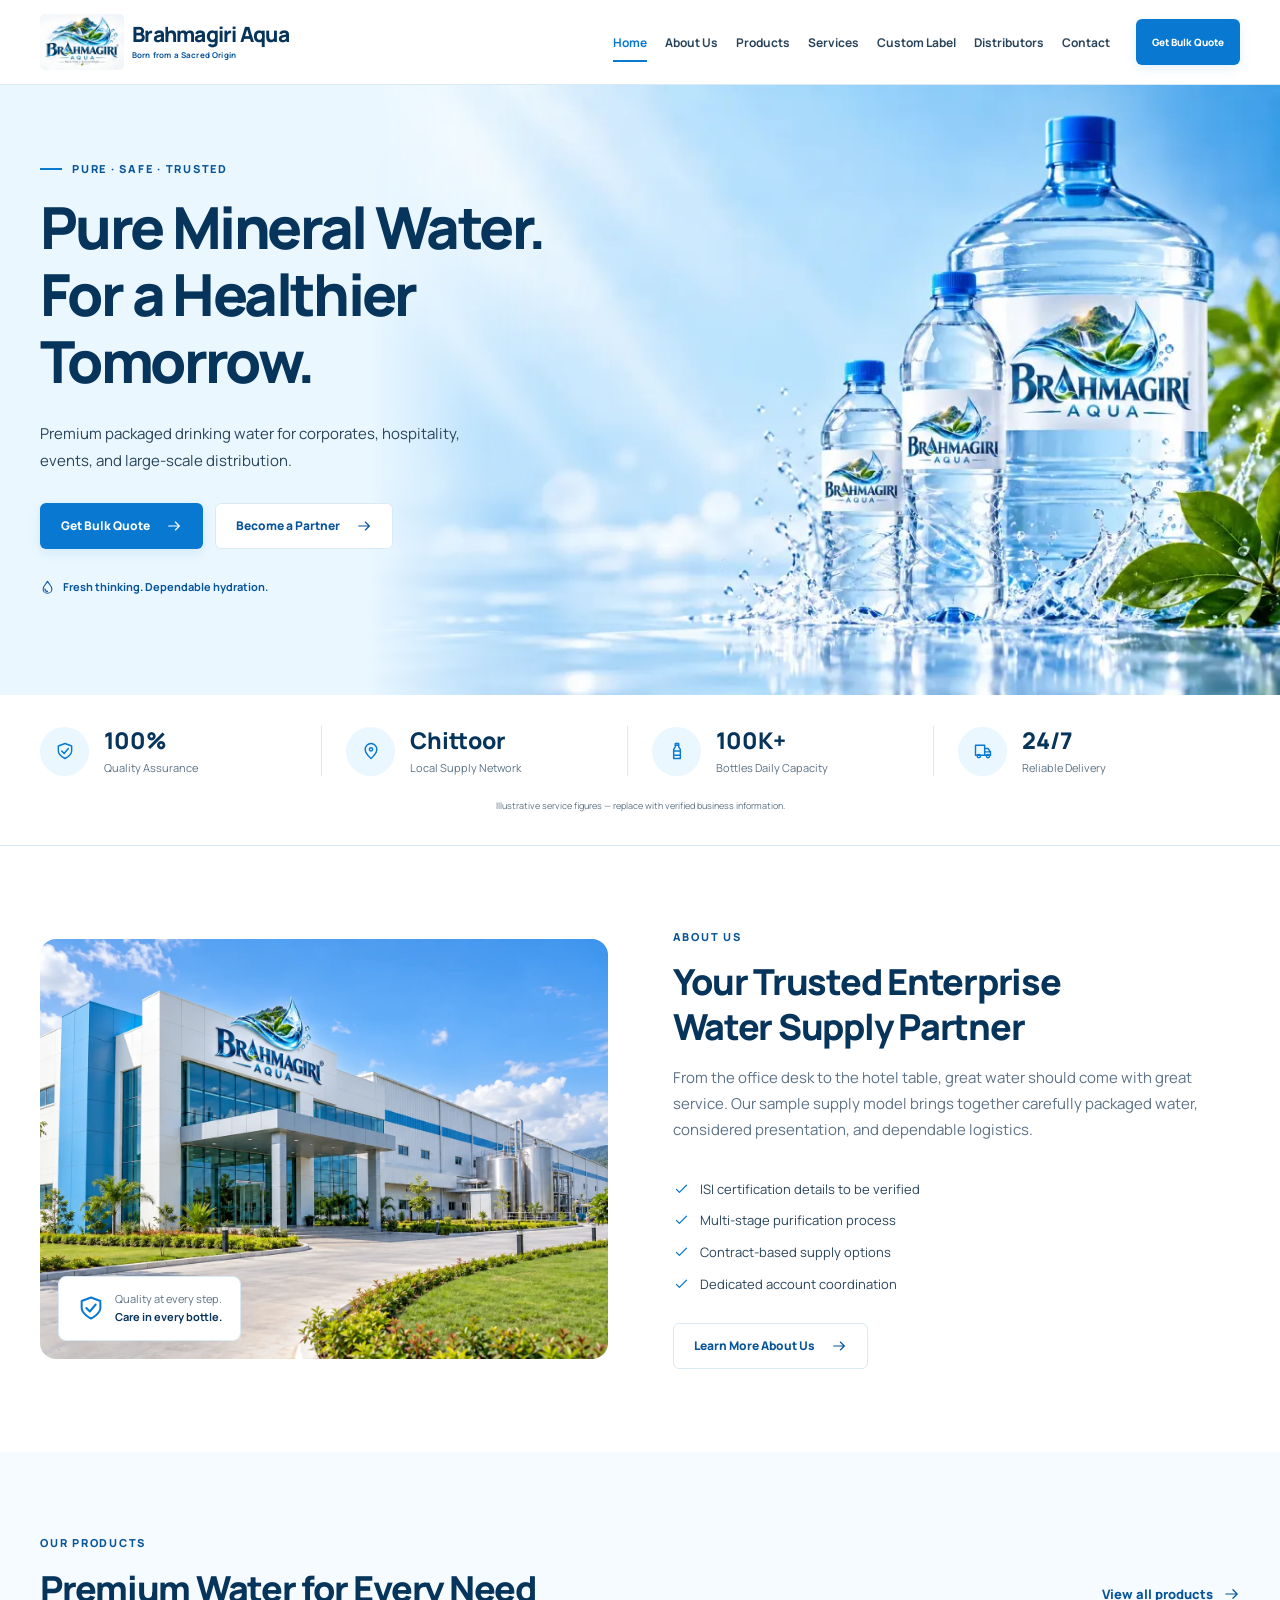
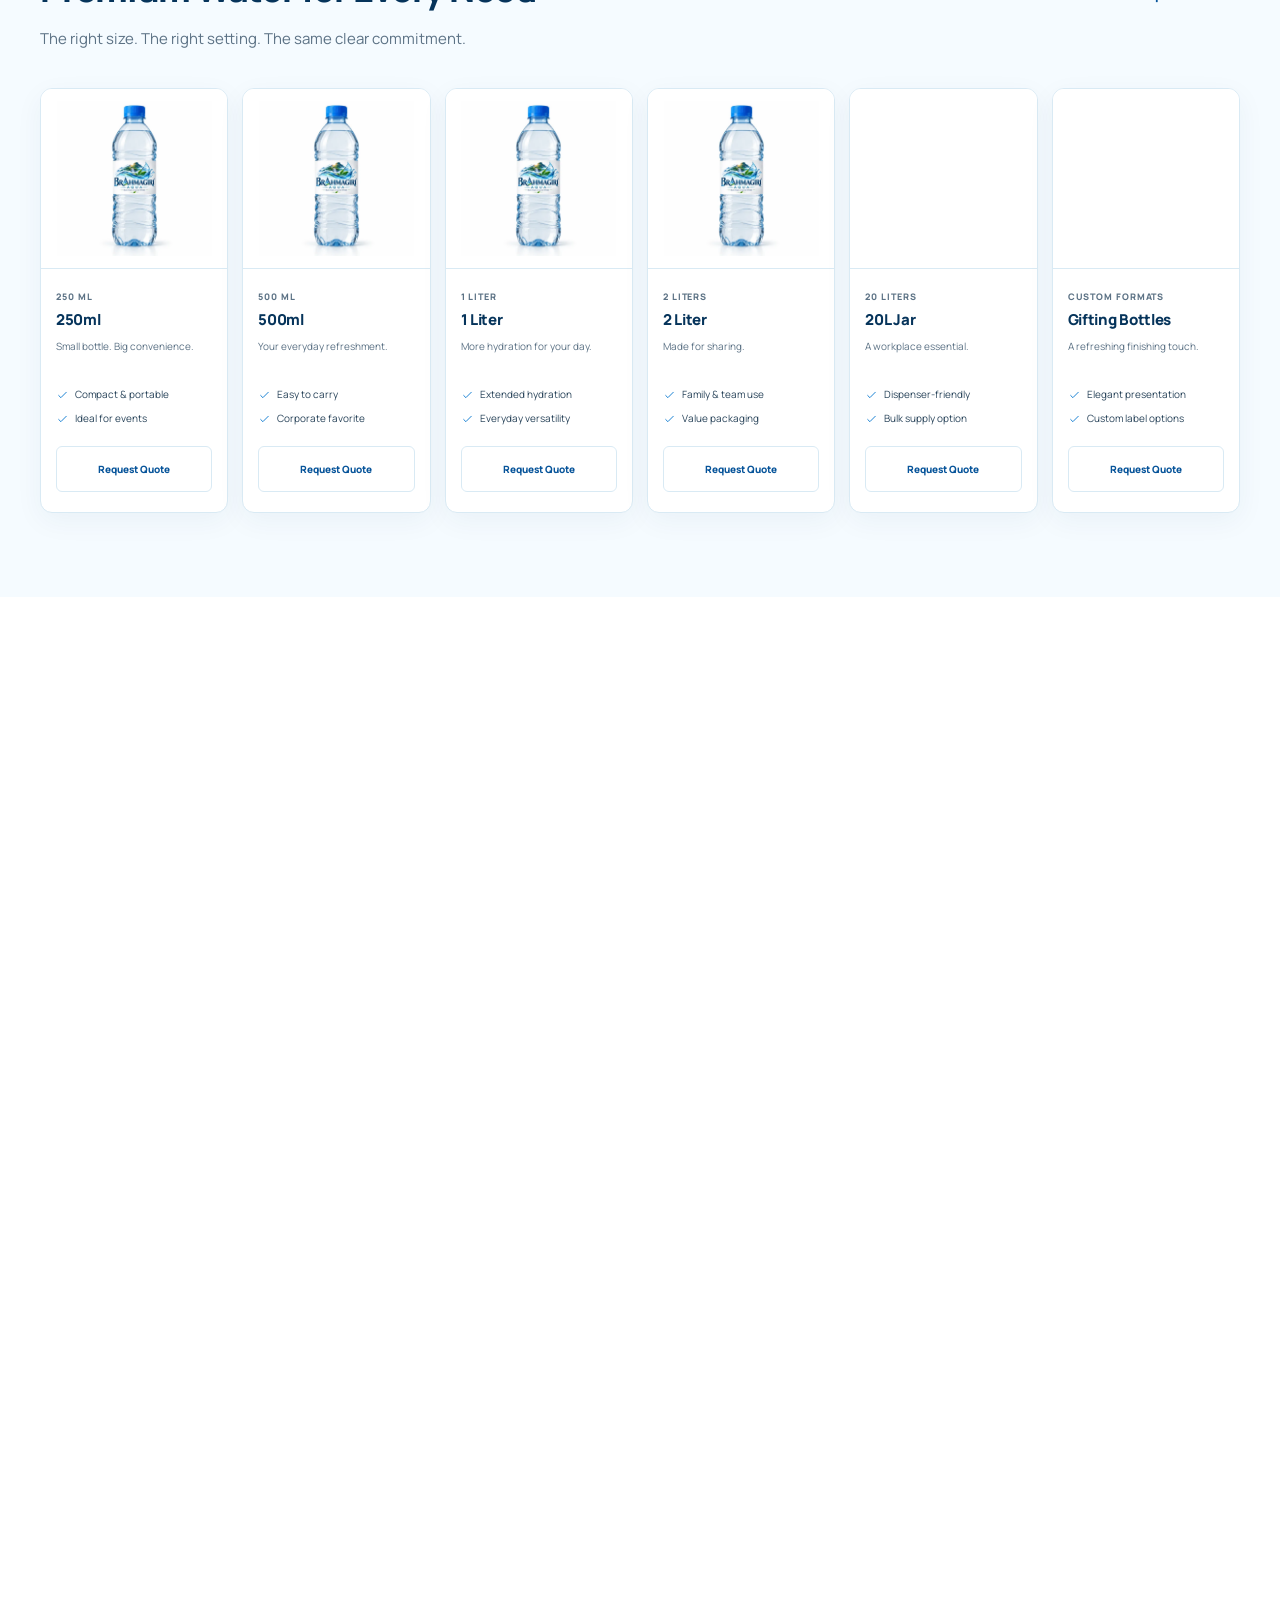
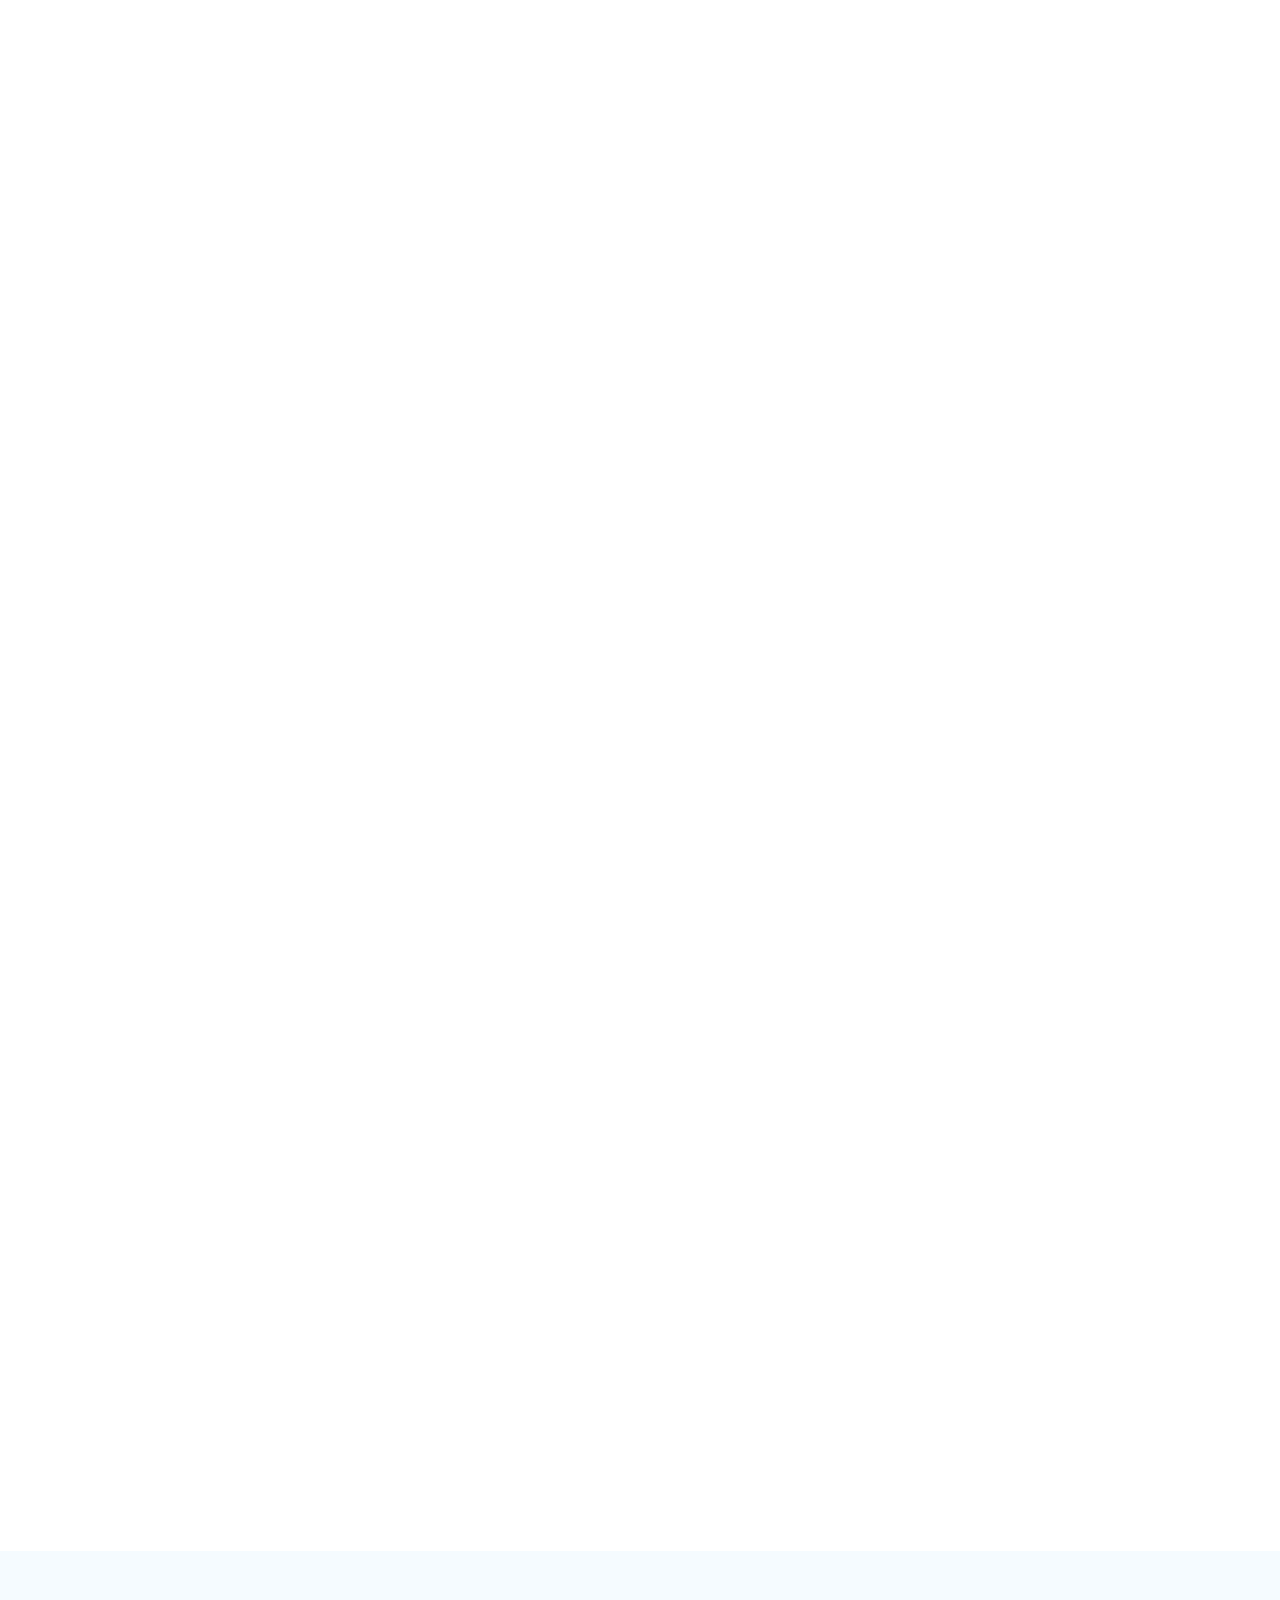
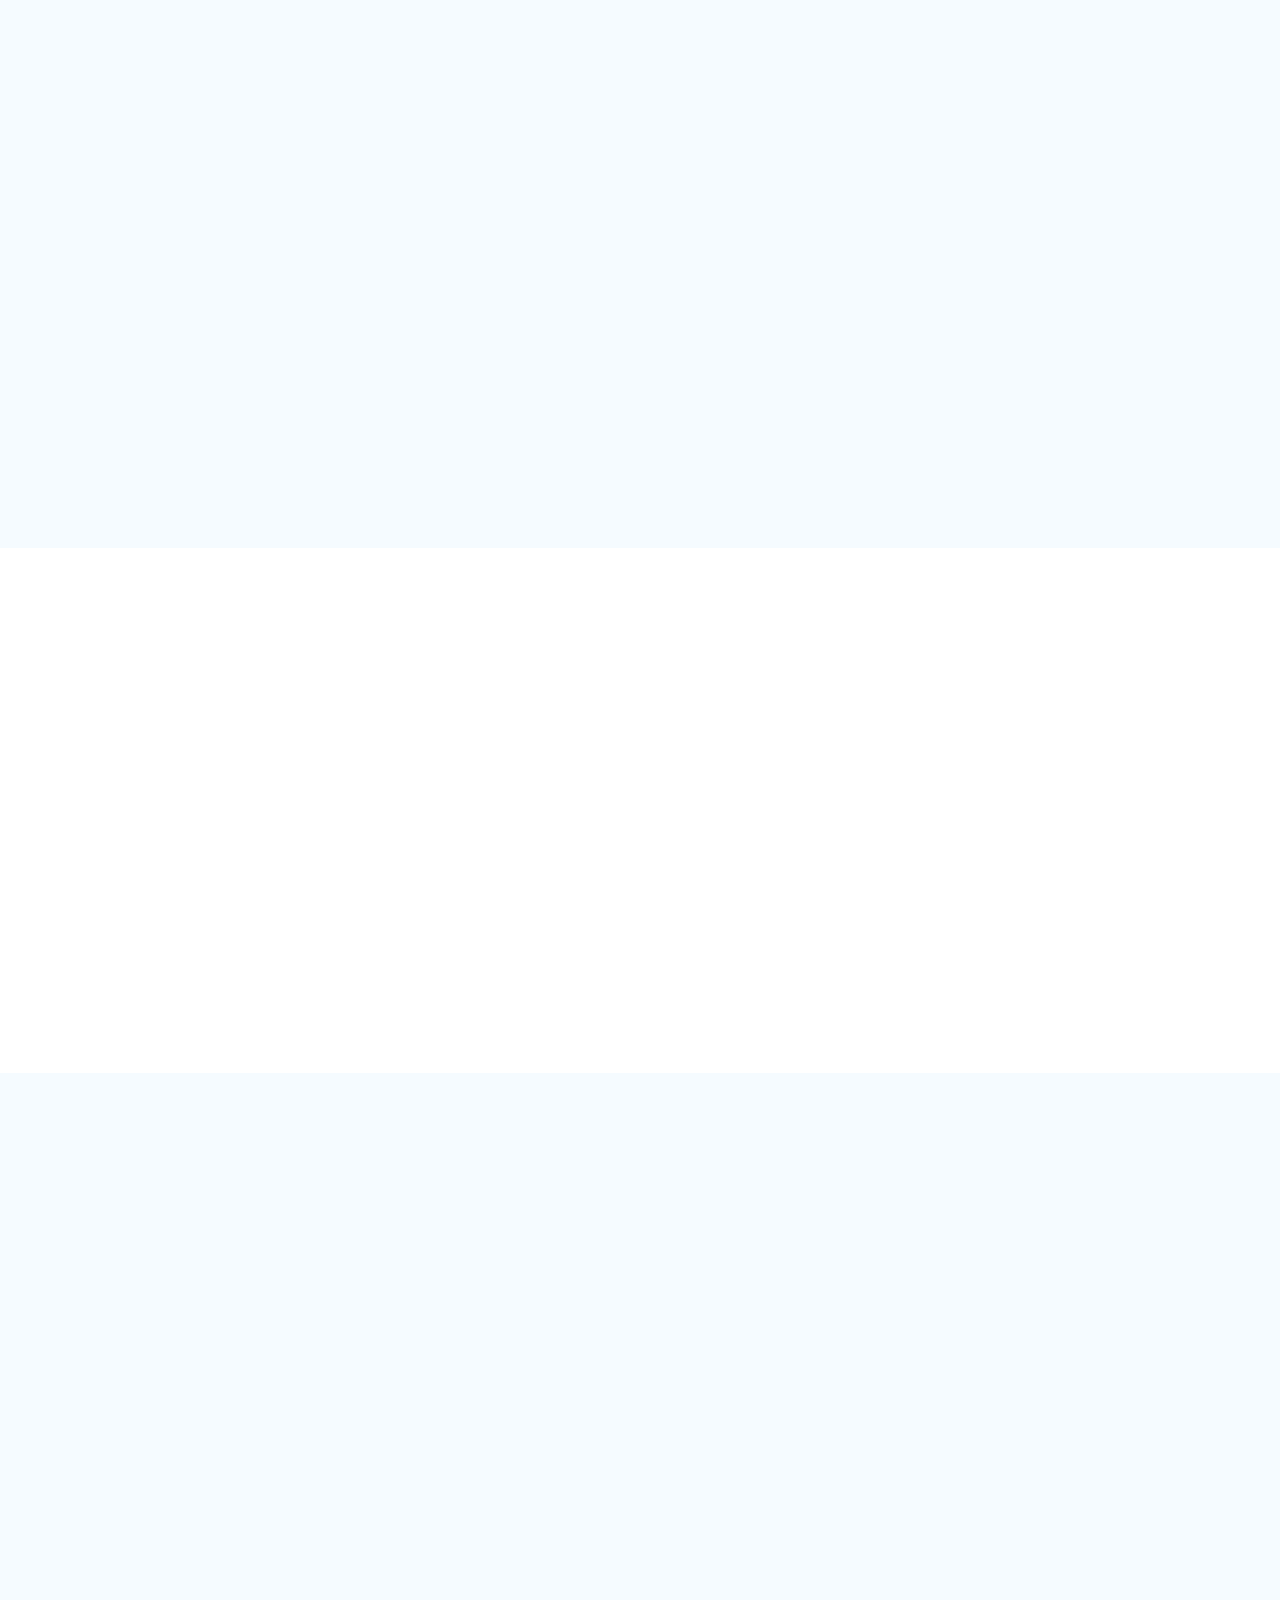
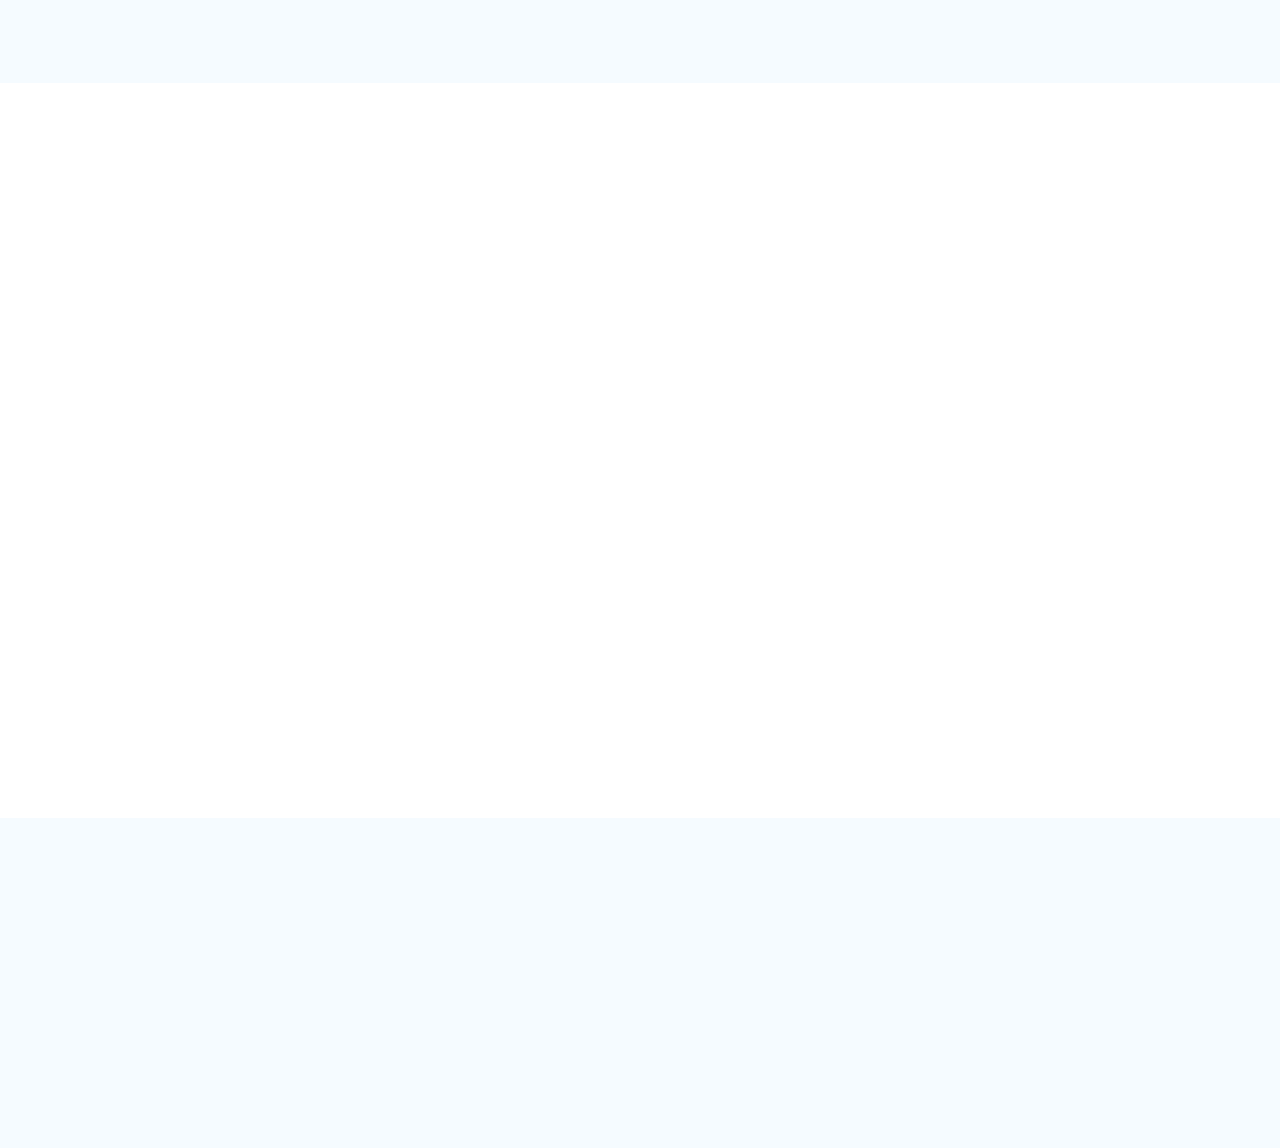
==== commit e7479fa9: "Update index.html" ====
--- a/index.html
+++ b/index.html
@@ -1,6 +1,6 @@
 <!doctype html>
 <html lang="en"><head><meta charset="utf-8"><meta name="viewport" content="width=device-width, initial-scale=1"><meta name="theme-color" content="#06345b"><title>Premium Packaged Drinking Water | Brahmagiri Aqua</title><meta name="description" content="Premium packaged drinking water for offices, hospitality, events, custom labels, and distribution. Explore the Brahmagiri Aqua sample range."><meta name="robots" content="noindex, follow"><link rel="canonical" href="https://example.com/"><meta property="og:type" content="website"><meta property="og:site_name" content="Brahmagiri Aqua"><meta property="og:title" content="Premium Packaged Drinking Water | Brahmagiri Aqua"><meta property="og:description" content="Premium packaged drinking water for offices, hospitality, events, custom labels, and distribution. Explore the Brahmagiri Aqua sample range."><meta property="og:url" content="https://example.com/"><meta property="og:image" content="https://example.com/assets/images/hero/open-graph.webp"><meta property="og:image:alt" content="Premium water bottles in a fresh blue water splash"><meta name="twitter:card" content="summary_large_image"><meta name="twitter:title" content="Premium Packaged Drinking Water | Brahmagiri Aqua"><meta name="twitter:description" content="Premium packaged drinking water for offices, hospitality, events, custom labels, and distribution. Explore the Brahmagiri Aqua sample range."><meta name="twitter:image" content="https://example.com/assets/images/hero/open-graph.webp"><link rel="icon" type="image/png" href="assets/icons/favicon-192.png"><link rel="manifest" href="site.webmanifest"><link rel="preload" href="assets/fonts/manrope-latin.woff2" as="font" type="font/woff2" crossorigin><link rel="stylesheet" href="assets/css/style.css"><script src="assets/js/site-config.js" defer></script><script src="assets/js/main.js" defer></script><script src="assets/js/contact.js" defer></script></head><body><a class="skip-link" href="#main">Skip to main content</a><header class="site-header"><div class="container header-inner"><a class="brand" href="index.html"><img class="brand-logo" src="assets/images/brand/brahmagiri-aqua-logo.webp" alt="" width="360" height="240" decoding="async"><span><strong>Brahmagiri Aqua</strong><small>Born from a Sacred Origin</small></span><span class="sr-only">Home</span></a><button class="menu-toggle" aria-label="Open navigation" aria-expanded="false" aria-controls="primary-nav"><svg class="icon " viewBox="0 0 24 24" fill="none" stroke="currentColor" stroke-width="1.7" stroke-linecap="round" stroke-linejoin="round" aria-hidden="true"><path d="M4 6h16M4 12h16M4 18h16"/></svg></button><nav id="primary-nav" class="primary-nav" aria-label="Primary navigation"><ul><li><a href="index.html" class="active" aria-current="page">Home</a></li><li><a href="about.html">About Us</a></li><li><a href="products.html">Products</a></li><li><a href="services.html">Services</a></li><li><a href="custom-label.html">Custom Label</a></li><li><a href="distributors.html">Distributors</a></li><li><a href="contact.html">Contact</a></li></ul><a class="button button-primary" href="contact.html?enquiry=bulk#enquiry">Get Bulk Quote<svg class="icon " viewBox="0 0 24 24" fill="none" stroke="currentColor" stroke-width="1.7" stroke-linecap="round" stroke-linejoin="round" aria-hidden="true"><path d="M4 12h16m-6-6 6 6-6 6"/></svg></a></nav></div></header><div class="menu-backdrop" hidden></div><main id="main"><section class="home-hero"><div class="container hero-inner"><div class="hero-copy"><p class="eyebrow"><span class="eyebrow-line"></span>PURE · SAFE · TRUSTED</p><h1>Pure Mineral Water.<br><span>For a Healthier<br class="desktop-break"> Tomorrow.</span></h1><p>Premium packaged drinking water for corporates, hospitality, events, and large-scale distribution.</p><div class="button-row"><a class="button button-primary" href="contact.html?enquiry=bulk#enquiry">Get Bulk Quote<svg class="icon " viewBox="0 0 24 24" fill="none" stroke="currentColor" stroke-width="1.7" stroke-linecap="round" stroke-linejoin="round" aria-hidden="true"><path d="M4 12h16m-6-6 6 6-6 6"/></svg></a><a class="button button-outline" href="distributors.html">Become a Partner<svg class="icon " viewBox="0 0 24 24" fill="none" stroke="currentColor" stroke-width="1.7" stroke-linecap="round" stroke-linejoin="round" aria-hidden="true"><path d="M4 12h16m-6-6 6 6-6 6"/></svg></a></div><div class="hero-detail"><svg class="icon " viewBox="0 0 24 24" fill="none" stroke="currentColor" stroke-width="1.7" stroke-linecap="round" stroke-linejoin="round" aria-hidden="true"><path d="M12 3C9 8 5 11 5 15a7 7 0 0 0 14 0c0-4-4-7-7-12Z"/><path d="M8 15a4 4 0 0 0 4 4"/></svg> Fresh thinking. Dependable hydration.</div></div><picture class="hero-picture"><source media="(max-width: 767px)" srcset="assets/images/hero/water-hero-mobile.webp"><img src="assets/images/hero/water-hero.webp" alt="Clear water jar and blue-capped bottles surrounded by a fresh water splash" width="1536" height="1024" fetchpriority="high" decoding="async" class="hero-image"></picture></div></section>
-<section class="section stats-section"><div class="container"><div class="stats-grid"><div class="stat"><span class="icon-badge"><svg class="icon " viewBox="0 0 24 24" fill="none" stroke="currentColor" stroke-width="1.7" stroke-linecap="round" stroke-linejoin="round" aria-hidden="true"><path d="m12 3 8 3v6c0 5-8 9-8 9s-8-4-8-9V6l8-3Z"/><path d="m8 12 3 3 5-6"/></svg></span><div><strong>100%</strong><span>Quality Assurance</span></div></div><div class="stat"><span class="icon-badge"><svg class="icon " viewBox="0 0 24 24" fill="none" stroke="currentColor" stroke-width="1.7" stroke-linecap="round" stroke-linejoin="round" aria-hidden="true"><path d="M19 10c0 5-7 11-7 11S5 15 5 10a7 7 0 0 1 14 0Z"/><circle cx="12" cy="10" r="2"/></svg></span><div><strong>Hyderabad</strong><span>Local Supply Network</span></div></div><div class="stat"><span class="icon-badge"><svg class="icon " viewBox="0 0 24 24" fill="none" stroke="currentColor" stroke-width="1.7" stroke-linecap="round" stroke-linejoin="round" aria-hidden="true"><path d="M10 3h4v4l2 3v11H8V10l2-3V3Z"/><path d="M8 12h8M8 17h8M10 5h4"/></svg></span><div><strong>100K+</strong><span>Bottles Daily Capacity</span></div></div><div class="stat"><span class="icon-badge"><svg class="icon " viewBox="0 0 24 24" fill="none" stroke="currentColor" stroke-width="1.7" stroke-linecap="round" stroke-linejoin="round" aria-hidden="true"><path d="M3 5h11v12H3zM14 9h4l3 4v4h-7M14 13h7"/><circle cx="7" cy="18" r="2"/><circle cx="18" cy="18" r="2"/></svg></span><div><strong>24/7</strong><span>Reliable Delivery</span></div></div></div><p class="sample-note">Illustrative service figures — replace with verified business information.</p></div></section>
+<section class="section stats-section"><div class="container"><div class="stats-grid"><div class="stat"><span class="icon-badge"><svg class="icon " viewBox="0 0 24 24" fill="none" stroke="currentColor" stroke-width="1.7" stroke-linecap="round" stroke-linejoin="round" aria-hidden="true"><path d="m12 3 8 3v6c0 5-8 9-8 9s-8-4-8-9V6l8-3Z"/><path d="m8 12 3 3 5-6"/></svg></span><div><strong>100%</strong><span>Quality Assurance</span></div></div><div class="stat"><span class="icon-badge"><svg class="icon " viewBox="0 0 24 24" fill="none" stroke="currentColor" stroke-width="1.7" stroke-linecap="round" stroke-linejoin="round" aria-hidden="true"><path d="M19 10c0 5-7 11-7 11S5 15 5 10a7 7 0 0 1 14 0Z"/><circle cx="12" cy="10" r="2"/></svg></span><div><strong>Chittoor</strong><span>Local Supply Network</span></div></div><div class="stat"><span class="icon-badge"><svg class="icon " viewBox="0 0 24 24" fill="none" stroke="currentColor" stroke-width="1.7" stroke-linecap="round" stroke-linejoin="round" aria-hidden="true"><path d="M10 3h4v4l2 3v11H8V10l2-3V3Z"/><path d="M8 12h8M8 17h8M10 5h4"/></svg></span><div><strong>100K+</strong><span>Bottles Daily Capacity</span></div></div><div class="stat"><span class="icon-badge"><svg class="icon " viewBox="0 0 24 24" fill="none" stroke="currentColor" stroke-width="1.7" stroke-linecap="round" stroke-linejoin="round" aria-hidden="true"><path d="M3 5h11v12H3zM14 9h4l3 4v4h-7M14 13h7"/><circle cx="7" cy="18" r="2"/><circle cx="18" cy="18" r="2"/></svg></span><div><strong>24/7</strong><span>Reliable Delivery</span></div></div></div><p class="sample-note">Illustrative service figures — replace with verified business information.</p></div></section>
 <section class="section "><div class="container"><div class="split"><div class="visual-frame factory-frame"><img src="assets/images/about/water-manufacturing-facility.webp" alt="Illustrative modern water manufacturing facility with landscaped grounds" width="1536" height="1024" loading="lazy" decoding="async" class=""><div class="image-caption"><svg class="icon " viewBox="0 0 24 24" fill="none" stroke="currentColor" stroke-width="1.7" stroke-linecap="round" stroke-linejoin="round" aria-hidden="true"><path d="m12 3 8 3v6c0 5-8 9-8 9s-8-4-8-9V6l8-3Z"/><path d="m8 12 3 3 5-6"/></svg><span>Quality at every step.<br><strong>Care in every bottle.</strong></span></div></div><div><div class="section-heading "><p class="eyebrow">ABOUT US</p><h2>Your Trusted Enterprise<br>Water Supply Partner</h2><p>From the office desk to the hotel table, great water should come with great service. Our sample supply model brings together carefully packaged water, considered presentation, and dependable logistics.</p></div><ul class="check-list"><li><svg class="icon " viewBox="0 0 24 24" fill="none" stroke="currentColor" stroke-width="1.7" stroke-linecap="round" stroke-linejoin="round" aria-hidden="true"><path d="m5 12 4 4L19 6"/></svg><span>ISI certification details to be verified</span></li><li><svg class="icon " viewBox="0 0 24 24" fill="none" stroke="currentColor" stroke-width="1.7" stroke-linecap="round" stroke-linejoin="round" aria-hidden="true"><path d="m5 12 4 4L19 6"/></svg><span>Multi-stage purification process</span></li><li><svg class="icon " viewBox="0 0 24 24" fill="none" stroke="currentColor" stroke-width="1.7" stroke-linecap="round" stroke-linejoin="round" aria-hidden="true"><path d="m5 12 4 4L19 6"/></svg><span>Contract-based supply options</span></li><li><svg class="icon " viewBox="0 0 24 24" fill="none" stroke="currentColor" stroke-width="1.7" stroke-linecap="round" stroke-linejoin="round" aria-hidden="true"><path d="m5 12 4 4L19 6"/></svg><span>Dedicated account coordination</span></li></ul><a class="button button-outline" href="about.html">Learn More About Us<svg class="icon " viewBox="0 0 24 24" fill="none" stroke="currentColor" stroke-width="1.7" stroke-linecap="round" stroke-linejoin="round" aria-hidden="true"><path d="M4 12h16m-6-6 6 6-6 6"/></svg></a></div></div></div></section>
 <section class="section pale-section"><div class="container"><div class="heading-with-link"><div class="section-heading "><p class="eyebrow">OUR PRODUCTS</p><h2>Premium Water for Every Need</h2><p>The right size. The right setting. The same clear commitment.</p></div><a class="text-link" href="products.html">View all products <svg class="icon " viewBox="0 0 24 24" fill="none" stroke="currentColor" stroke-width="1.7" stroke-linecap="round" stroke-linejoin="round" aria-hidden="true"><path d="M4 12h16m-6-6 6 6-6 6"/></svg></a></div><div class="product-grid "><article class="product-card" data-category="small"><div class="product-image"><img src="assets/images/products/water-bottle-250ml.webp" alt="250ml sample drinking water packaging" width="640" height="640" loading="lazy" decoding="async" class=""></div><div class="product-content"><p class="product-size">250 ml</p><h3>250ml</h3><p>Small bottle. Big convenience.</p><ul class="check-list"><li><svg class="icon " viewBox="0 0 24 24" fill="none" stroke="currentColor" stroke-width="1.7" stroke-linecap="round" stroke-linejoin="round" aria-hidden="true"><path d="m5 12 4 4L19 6"/></svg><span>Compact & portable</span></li><li><svg class="icon " viewBox="0 0 24 24" fill="none" stroke="currentColor" stroke-width="1.7" stroke-linecap="round" stroke-linejoin="round" aria-hidden="true"><path d="m5 12 4 4L19 6"/></svg><span>Ideal for events</span></li></ul><a class="button button-outline" href="contact.html?enquiry=product&product=250ml#enquiry">Request Quote<svg class="icon " viewBox="0 0 24 24" fill="none" stroke="currentColor" stroke-width="1.7" stroke-linecap="round" stroke-linejoin="round" aria-hidden="true"><path d="M4 12h16m-6-6 6 6-6 6"/></svg></a></div></article><article class="product-card" data-category="small"><div class="product-image"><img src="assets/images/products/water-bottle-500ml.webp" alt="500ml sample drinking water packaging" width="640" height="640" loading="lazy" decoding="async" class=""></div><div class="product-content"><p class="product-size">500 ml</p><h3>500ml</h3><p>Your everyday refreshment.</p><ul class="check-list"><li><svg class="icon " viewBox="0 0 24 24" fill="none" stroke="currentColor" stroke-width="1.7" stroke-linecap="round" stroke-linejoin="round" aria-hidden="true"><path d="m5 12 4 4L19 6"/></svg><span>Easy to carry</span></li><li><svg class="icon " viewBox="0 0 24 24" fill="none" stroke="currentColor" stroke-width="1.7" stroke-linecap="round" stroke-linejoin="round" aria-hidden="true"><path d="m5 12 4 4L19 6"/></svg><span>Corporate favorite</span></li></ul><a class="button button-outline" href="contact.html?enquiry=product&product=500ml#enquiry">Request Quote<svg class="icon " viewBox="0 0 24 24" fill="none" stroke="currentColor" stroke-width="1.7" stroke-linecap="round" stroke-linejoin="round" aria-hidden="true"><path d="M4 12h16m-6-6 6 6-6 6"/></svg></a></div></article><article class="product-card" data-category="large"><div class="product-image"><img src="assets/images/products/water-bottle-1-liter.webp" alt="1 Liter sample drinking water packaging" width="640" height="640" loading="lazy" decoding="async" class=""></div><div class="product-content"><p class="product-size">1 liter</p><h3>1 Liter</h3><p>More hydration for your day.</p><ul class="check-list"><li><svg class="icon " viewBox="0 0 24 24" fill="none" stroke="currentColor" stroke-width="1.7" stroke-linecap="round" stroke-linejoin="round" aria-hidden="true"><path d="m5 12 4 4L19 6"/></svg><span>Extended hydration</span></li><li><svg class="icon " viewBox="0 0 24 24" fill="none" stroke="currentColor" stroke-width="1.7" stroke-linecap="round" stroke-linejoin="round" aria-hidden="true"><path d="m5 12 4 4L19 6"/></svg><span>Everyday versatility</span></li></ul><a class="button button-outline" href="contact.html?enquiry=product&product=1%20Liter#enquiry">Request Quote<svg class="icon " viewBox="0 0 24 24" fill="none" stroke="currentColor" stroke-width="1.7" stroke-linecap="round" stroke-linejoin="round" aria-hidden="true"><path d="M4 12h16m-6-6 6 6-6 6"/></svg></a></div></article><article class="product-card" data-category="large"><div class="product-image"><img src="assets/images/products/water-bottle-2-liter.webp" alt="2 Liter sample drinking water packaging" width="640" height="640" loading="lazy" decoding="async" class=""></div><div class="product-content"><p class="product-size">2 liters</p><h3>2 Liter</h3><p>Made for sharing.</p><ul class="check-list"><li><svg class="icon " viewBox="0 0 24 24" fill="none" stroke="currentColor" stroke-width="1.7" stroke-linecap="round" stroke-linejoin="round" aria-hidden="true"><path d="m5 12 4 4L19 6"/></svg><span>Family & team use</span></li><li><svg class="icon " viewBox="0 0 24 24" fill="none" stroke="currentColor" stroke-width="1.7" stroke-linecap="round" stroke-linejoin="round" aria-hidden="true"><path d="m5 12 4 4L19 6"/></svg><span>Value packaging</span></li></ul><a class="button button-outline" href="contact.html?enquiry=product&product=2%20Liter#enquiry">Request Quote<svg class="icon " viewBox="0 0 24 24" fill="none" stroke="currentColor" stroke-width="1.7" stroke-linecap="round" stroke-linejoin="round" aria-hidden="true"><path d="M4 12h16m-6-6 6 6-6 6"/></svg></a></div></article><article class="product-card" data-category="jars"><div class="product-image"><img src="assets/images/products/water-jar-20-liter.webp" alt="20L Jar sample drinking water packaging" width="640" height="640" loading="lazy" decoding="async" class=""></div><div class="product-content"><p class="product-size">20 liters</p><h3>20L Jar</h3><p>A workplace essential.</p><ul class="check-list"><li><svg class="icon " viewBox="0 0 24 24" fill="none" stroke="currentColor" stroke-width="1.7" stroke-linecap="round" stroke-linejoin="round" aria-hidden="true"><path d="m5 12 4 4L19 6"/></svg><span>Dispenser-friendly</span></li><li><svg class="icon " viewBox="0 0 24 24" fill="none" stroke="currentColor" stroke-width="1.7" stroke-linecap="round" stroke-linejoin="round" aria-hidden="true"><path d="m5 12 4 4L19 6"/></svg><span>Bulk supply option</span></li></ul><a class="button button-outline" href="contact.html?enquiry=product&product=20L%20Jar#enquiry">Request Quote<svg class="icon " viewBox="0 0 24 24" fill="none" stroke="currentColor" stroke-width="1.7" stroke-linecap="round" stroke-linejoin="round" aria-hidden="true"><path d="M4 12h16m-6-6 6 6-6 6"/></svg></a></div></article><article class="product-card" data-category="gifting"><div class="product-image"><img src="assets/images/products/gifting-bottles.webp" alt="Gifting Bottles sample drinking water packaging" width="640" height="640" loading="lazy" decoding="async" class=""></div><div class="product-content"><p class="product-size">Custom formats</p><h3>Gifting Bottles</h3><p>A refreshing finishing touch.</p><ul class="check-list"><li><svg class="icon " viewBox="0 0 24 24" fill="none" stroke="currentColor" stroke-width="1.7" stroke-linecap="round" stroke-linejoin="round" aria-hidden="true"><path d="m5 12 4 4L19 6"/></svg><span>Elegant presentation</span></li><li><svg class="icon " viewBox="0 0 24 24" fill="none" stroke="currentColor" stroke-width="1.7" stroke-linecap="round" stroke-linejoin="round" aria-hidden="true"><path d="m5 12 4 4L19 6"/></svg><span>Custom label options</span></li></ul><a class="button button-outline" href="contact.html?enquiry=product&product=Gifting%20Bottles#enquiry">Request Quote<svg class="icon " viewBox="0 0 24 24" fill="none" stroke="currentColor" stroke-width="1.7" stroke-linecap="round" stroke-linejoin="round" aria-hidden="true"><path d="M4 12h16m-6-6 6 6-6 6"/></svg></a></div></article></div></div></section>
 <section class="section "><div class="container"><div class="section-heading "><p class="eyebrow">ENTERPRISE SOLUTIONS</p><h2>Corporate, Bulk & Industrial Supply</h2><p>A considered supply solution for every kind of business.</p></div><div class="grid grid-4"><article class="feature-card"><span class="icon-badge"><svg class="icon " viewBox="0 0 24 24" fill="none" stroke="currentColor" stroke-width="1.7" stroke-linecap="round" stroke-linejoin="round" aria-hidden="true"><path d="M4 21V4h10v17M14 10h6v11M2 21h20M7 7h4M7 11h4M7 15h4M8 21v-3h3v3M17 13h1M17 17h1"/></svg></span><h3>Corporate Offices</h3><p>A water supply plan that works as hard as your team.</p><ul class="check-list"><li><svg class="icon " viewBox="0 0 24 24" fill="none" stroke="currentColor" stroke-width="1.7" stroke-linecap="round" stroke-linejoin="round" aria-hidden="true"><path d="m5 12 4 4L19 6"/></svg><span>Scheduled delivery</span></li><li><svg class="icon " viewBox="0 0 24 24" fill="none" stroke="currentColor" stroke-width="1.7" stroke-linecap="round" stroke-linejoin="round" aria-hidden="true"><path d="m5 12 4 4L19 6"/></svg><span>Volume pricing</span></li><li><svg class="icon " viewBox="0 0 24 24" fill="none" stroke="currentColor" stroke-width="1.7" stroke-linecap="round" stroke-linejoin="round" aria-hidden="true"><path d="m5 12 4 4L19 6"/></svg><span>GST invoices</span></li></ul></article><article class="feature-card"><span class="icon-badge"><svg class="icon " viewBox="0 0 24 24" fill="none" stroke="currentColor" stroke-width="1.7" stroke-linecap="round" stroke-linejoin="round" aria-hidden="true"><path d="M5 9h12v6a5 5 0 0 1-5 5H10a5 5 0 0 1-5-5V9ZM17 10h2a3 3 0 0 1 0 6h-2M8 3v3M12 3v3M3 22h17"/></svg></span><h3>Restaurants & Hotels</h3><p>Thoughtful presentation for every guest and every table.</p><ul class="check-list"><li><svg class="icon " viewBox="0 0 24 24" fill="none" stroke="currentColor" stroke-width="1.7" stroke-linecap="round" stroke-linejoin="round" aria-hidden="true"><path d="m5 12 4 4L19 6"/></svg><span>Premium presentation</span></li><li><svg class="icon " viewBox="0 0 24 24" fill="none" stroke="currentColor" stroke-width="1.7" stroke-linecap="round" stroke-linejoin="round" aria-hidden="true"><path d="m5 12 4 4L19 6"/></svg><span>Flexible quantities</span></li><li><svg class="icon " viewBox="0 0 24 24" fill="none" stroke="currentColor" stroke-width="1.7" stroke-linecap="round" stroke-linejoin="round" aria-hidden="true"><path d="m5 12 4 4L19 6"/></svg><span>Coordinated fulfillment</span></li></ul></article><article class="feature-card"><span class="icon-badge"><svg class="icon " viewBox="0 0 24 24" fill="none" stroke="currentColor" stroke-width="1.7" stroke-linecap="round" stroke-linejoin="round" aria-hidden="true"><path d="m5 20 4-14 9 9-13 5ZM12 3l1 3M18 4l-2 4M21 10h-4M10 13l3 3M7 17l2 2"/></svg></span><h3>Events & Parties</h3><p>Keep your guests refreshed, from the first arrival to the last.</p><ul class="check-list"><li><svg class="icon " viewBox="0 0 24 24" fill="none" stroke="currentColor" stroke-width="1.7" stroke-linecap="round" stroke-linejoin="round" aria-hidden="true"><path d="m5 12 4 4L19 6"/></svg><span>Event-based supply</span></li><li><svg class="icon " viewBox="0 0 24 24" fill="none" stroke="currentColor" stroke-width="1.7" stroke-linecap="round" stroke-linejoin="round" aria-hidden="true"><path d="m5 12 4 4L19 6"/></svg><span>Multiple bottle sizes</span></li><li><svg class="icon " viewBox="0 0 24 24" fill="none" stroke="currentColor" stroke-width="1.7" stroke-linecap="round" stroke-linejoin="round" aria-hidden="true"><path d="m5 12 4 4L19 6"/></svg><span>Custom branding options</span></li></ul></article><article class="feature-card"><span class="icon-badge"><svg class="icon " viewBox="0 0 24 24" fill="none" stroke="currentColor" stroke-width="1.7" stroke-linecap="round" stroke-linejoin="round" aria-hidden="true"><path d="M3 21V10l6 3V8l6 4V3h4l2 18H3ZM7 17h1M12 17h1M17 17h1"/></svg></span><h3>Industrial Supply</h3><p>Practical hydration solutions for a busy working day.</p><ul class="check-list"><li><svg class="icon " viewBox="0 0 24 24" fill="none" stroke="currentColor" stroke-width="1.7" stroke-linecap="round" stroke-linejoin="round" aria-hidden="true"><path d="m5 12 4 4L19 6"/></svg><span>High-volume requirements</span></li><li><svg class="icon " viewBox="0 0 24 24" fill="none" stroke="currentColor" stroke-width="1.7" stroke-linecap="round" stroke-linejoin="round" aria-hidden="true"><path d="m5 12 4 4L19 6"/></svg><span>Supply planning</span></li><li><svg class="icon " viewBox="0 0 24 24" fill="none" stroke="currentColor" stroke-width="1.7" stroke-linecap="round" stroke-linejoin="round" aria-hidden="true"><path d="m5 12 4 4L19 6"/></svg><span>Dedicated coordination</span></li></ul></article></div></div></section>
@@ -10,4 +10,4 @@
 <section class="section "><div class="container"><div class="section-heading "><p class="eyebrow">INDUSTRIES WE SERVE</p><h2>Trusted Across Multiple Sectors</h2><p>Hydration solutions shaped around the places people live, work, and connect.</p></div><div class="grid grid-3"><article class="feature-card"><span class="icon-badge"><svg class="icon " viewBox="0 0 24 24" fill="none" stroke="currentColor" stroke-width="1.7" stroke-linecap="round" stroke-linejoin="round" aria-hidden="true"><path d="M4 21V4h10v17M14 10h6v11M2 21h20M7 7h4M7 11h4M7 15h4M8 21v-3h3v3M17 13h1M17 17h1"/></svg></span><h3>Corporate & IT</h3><p>Keep workspaces and meeting rooms refreshed.</p></article><article class="feature-card"><span class="icon-badge"><svg class="icon " viewBox="0 0 24 24" fill="none" stroke="currentColor" stroke-width="1.7" stroke-linecap="round" stroke-linejoin="round" aria-hidden="true"><path d="M5 9h12v6a5 5 0 0 1-5 5H10a5 5 0 0 1-5-5V9ZM17 10h2a3 3 0 0 1 0 6h-2M8 3v3M12 3v3M3 22h17"/></svg></span><h3>Hospitality & Tourism</h3><p>A welcome detail in a memorable guest experience.</p></article><article class="feature-card"><span class="icon-badge"><svg class="icon " viewBox="0 0 24 24" fill="none" stroke="currentColor" stroke-width="1.7" stroke-linecap="round" stroke-linejoin="round" aria-hidden="true"><path d="M12 6c-3-3-6-3-10-2v15c4-1 7-1 10 2 3-3 6-3 10-2V4c-4-1-7-1-10 2v15"/></svg></span><h3>Education & Training</h3><p>Practical hydration for campuses and learning spaces.</p></article><article class="feature-card"><span class="icon-badge"><svg class="icon " viewBox="0 0 24 24" fill="none" stroke="currentColor" stroke-width="1.7" stroke-linecap="round" stroke-linejoin="round" aria-hidden="true"><circle cx="9" cy="8" r="3"/><path d="M3 21v-3a6 6 0 0 1 12 0v3M16 5a3 3 0 0 1 0 6M18 15a4 4 0 0 1 3 4v2"/></svg></span><h3>Residential Complexes</h3><p>Thoughtful supply planning for growing communities.</p></article><article class="feature-card"><span class="icon-badge"><svg class="icon " viewBox="0 0 24 24" fill="none" stroke="currentColor" stroke-width="1.7" stroke-linecap="round" stroke-linejoin="round" aria-hidden="true"><path d="M10 3h4v4l2 3v11H8V10l2-3V3Z"/><path d="M8 12h8M8 17h8M10 5h4"/></svg></span><h3>Retail & Distribution</h3><p>A versatile range for stores and local partners.</p></article><article class="feature-card"><span class="icon-badge"><svg class="icon " viewBox="0 0 24 24" fill="none" stroke="currentColor" stroke-width="1.7" stroke-linecap="round" stroke-linejoin="round" aria-hidden="true"><path d="M12 21 3 12C-2 4 7 0 12 7c5-7 14-3 9 5l-9 9Z"/></svg></span><h3>Healthcare & Wellness</h3><p>Considered water supply for care and wellness environments.</p></article></div></div></section>
 <section class="section pale-section"><div class="container"><div class="section-heading "><p class="eyebrow">WHY CHOOSE US</p><h2>The Right Choice for Your Water Needs</h2><p>A partnership built around the details that matter.</p></div><div class="grid grid-5"><article class="feature-card"><span class="icon-badge"><svg class="icon " viewBox="0 0 24 24" fill="none" stroke="currentColor" stroke-width="1.7" stroke-linecap="round" stroke-linejoin="round" aria-hidden="true"><path d="m12 3 8 3v6c0 5-8 9-8 9s-8-4-8-9V6l8-3Z"/><path d="m8 12 3 3 5-6"/></svg></span><h3>Enterprise Reliability</h3><p>Supply planning around your operations.</p></article><article class="feature-card"><span class="icon-badge"><svg class="icon " viewBox="0 0 24 24" fill="none" stroke="currentColor" stroke-width="1.7" stroke-linecap="round" stroke-linejoin="round" aria-hidden="true"><path d="m12 3 3 6 7 1-5 5 1 7-6-3-6 3 1-7-5-5 7-1 3-6Z"/></svg></span><h3>Premium Presentation</h3><p>Packaging that feels at home in your business.</p></article><article class="feature-card"><span class="icon-badge"><svg class="icon " viewBox="0 0 24 24" fill="none" stroke="currentColor" stroke-width="1.7" stroke-linecap="round" stroke-linejoin="round" aria-hidden="true"><path d="M4 3v18h17M8 16v-4M13 16V8M18 16V5"/></svg></span><h3>Scalable Operations</h3><p>Options for everyday needs and larger requirements.</p></article><article class="feature-card"><span class="icon-badge"><svg class="icon " viewBox="0 0 24 24" fill="none" stroke="currentColor" stroke-width="1.7" stroke-linecap="round" stroke-linejoin="round" aria-hidden="true"><path d="M3 3h8l10 10-8 8L3 11V3Z"/><circle cx="7" cy="7" r="1"/></svg></span><h3>Custom Branding</h3><p>A bottle that carries your identity.</p></article><article class="feature-card"><span class="icon-badge"><svg class="icon " viewBox="0 0 24 24" fill="none" stroke="currentColor" stroke-width="1.7" stroke-linecap="round" stroke-linejoin="round" aria-hidden="true"><circle cx="9" cy="8" r="3"/><path d="M3 21v-3a6 6 0 0 1 12 0v3M16 5a3 3 0 0 1 0 6M18 15a4 4 0 0 1 3 4v2"/></svg></span><h3>Local Support</h3><p>A clear point of contact for your team.</p></article></div></div></section>
 <section class="section cta-section"><div class="container"><div class="cta-panel"><div><p class="eyebrow">A CLEAR COMMITMENT TO YOUR BUSINESS</p><h2>Ready to Partner With Us?</h2><p>Let's build a reliable water supply solution for your business.</p></div><div class="button-row"><a class="button button-primary" href="contact.html?enquiry=bulk#enquiry">Request Bulk Pricing<svg class="icon " viewBox="0 0 24 24" fill="none" stroke="currentColor" stroke-width="1.7" stroke-linecap="round" stroke-linejoin="round" aria-hidden="true"><path d="M4 12h16m-6-6 6 6-6 6"/></svg></a><a class="button button-light" href="distributors.html">Start Distribution Partnership<svg class="icon " viewBox="0 0 24 24" fill="none" stroke="currentColor" stroke-width="1.7" stroke-linecap="round" stroke-linejoin="round" aria-hidden="true"><path d="M4 12h16m-6-6 6 6-6 6"/></svg></a><a class="button button-ghost" href="custom-label.html">Customize Your Bottle<svg class="icon " viewBox="0 0 24 24" fill="none" stroke="currentColor" stroke-width="1.7" stroke-linecap="round" stroke-linejoin="round" aria-hidden="true"><path d="M4 12h16m-6-6 6 6-6 6"/></svg></a></div></div></div></section>
-<section class="section " id="enquiry"><div class="container"><div class="split contact-split"><div><div class="section-heading "><p class="eyebrow">LET’S TALK</p><h2>Get In Touch</h2><p>Tell us what your business needs. We will help you take the next step toward a considered water supply plan.</p></div><div class="contact-details"><div class="contact-detail"><span class="icon-badge"><svg class="icon " viewBox="0 0 24 24" fill="none" stroke="currentColor" stroke-width="1.7" stroke-linecap="round" stroke-linejoin="round" aria-hidden="true"><path d="m7 3 3 5-3 3c2 3 3 4 6 6l3-3 5 3-2 4C9 22 2 15 3 5l4-2Z"/></svg></span><div><h3>Call Us</h3><p>[Add company phone]</p></div></div><div class="contact-detail"><span class="icon-badge"><svg class="icon " viewBox="0 0 24 24" fill="none" stroke="currentColor" stroke-width="1.7" stroke-linecap="round" stroke-linejoin="round" aria-hidden="true"><rect x="3" y="5" width="18" height="14" rx="2"/><path d="m3 6 9 7 9-7"/></svg></span><div><h3>Email Us</h3><p>[Add company email]</p></div></div><div class="contact-detail"><span class="icon-badge"><svg class="icon " viewBox="0 0 24 24" fill="none" stroke="currentColor" stroke-width="1.7" stroke-linecap="round" stroke-linejoin="round" aria-hidden="true"><path d="M19 10c0 5-7 11-7 11S5 15 5 10a7 7 0 0 1 14 0Z"/><circle cx="12" cy="10" r="2"/></svg></span><div><h3>Visit Us</h3><p>[Add street address], Hyderabad, Telangana</p></div></div><div class="contact-detail"><span class="icon-badge"><svg class="icon " viewBox="0 0 24 24" fill="none" stroke="currentColor" stroke-width="1.7" stroke-linecap="round" stroke-linejoin="round" aria-hidden="true"><circle cx="12" cy="12" r="9"/><path d="M12 7v5l4 2"/></svg></span><div><h3>Business Hours</h3><p>[Add verified business hours]</p></div></div></div></div><form class="enquiry-form" data-enquiry-form data-kind="contact" action="#" method="post" novalidate><h3>Send Us a Message</h3><p class="form-intro">A better water supply starts with a conversation.</p><p class="form-note">Fields marked * are required. Demo form: submission service is not connected.</p><div class="form-grid"><div class="form-field "><label for="f1-full_name">Full Name<span aria-hidden="true"> *</span></label><input id="f1-full_name" name="full_name" required aria-describedby="f1-full_name-error" type="text" autocomplete="name" maxlength="200"><span class="field-error" id="f1-full_name-error"></span></div><div class="form-field "><label for="f1-company">Company Name</label><input id="f1-company" name="company" aria-describedby="f1-company-error" type="text" autocomplete="organization" maxlength="200"><span class="field-error" id="f1-company-error"></span></div><div class="form-field "><label for="f1-email">Email Address<span aria-hidden="true"> *</span></label><input id="f1-email" name="email" required aria-describedby="f1-email-error" type="email" autocomplete="email" maxlength="200"><span class="field-error" id="f1-email-error"></span></div><div class="form-field "><label for="f1-phone">Phone Number<span aria-hidden="true"> *</span></label><input id="f1-phone" name="phone" required aria-describedby="f1-phone-error" type="tel" autocomplete="tel" inputmode="tel" maxlength="25"><span class="field-error" id="f1-phone-error"></span></div><div class="form-field "><label for="f1-city">City / Location<span aria-hidden="true"> *</span></label><input id="f1-city" name="city" required aria-describedby="f1-city-error" type="text" autocomplete="address-level2" maxlength="200"><span class="field-error" id="f1-city-error"></span></div><div class="form-field "><label for="f1-enquiry_type">Enquiry Type<span aria-hidden="true"> *</span></label><select id="f1-enquiry_type" name="enquiry_type" required aria-describedby="f1-enquiry_type-error"><option value="">Select enquiry type</option><option value="bulk">Bulk supply</option><option value="product">Product quote</option><option value="custom">Custom labels</option><option value="distributor">Distribution partnership</option><option value="general">General enquiry</option></select><span class="field-error" id="f1-enquiry_type-error"></span></div><div class="form-field full-width"><label for="f1-message">Message / Requirements<span aria-hidden="true"> *</span></label><textarea id="f1-message" name="message" required aria-describedby="f1-message-error" rows="4" minlength="10" maxlength="3000" placeholder="Tell us a little about your requirements…"></textarea><span class="field-error" id="f1-message-error"></span></div></div><div class="honeypot" aria-hidden="true"><label>Leave empty<input name="website" tabindex="-1" autocomplete="off"></label></div><input type="hidden" name="subject" value="Water supply enquiry"><p class="form-privacy">By submitting, you agree to be contacted about this enquiry. <a href="#privacy" data-policy="privacy">Privacy policy</a></p><button class="button button-primary" type="submit">Send Enquiry<svg class="icon " viewBox="0 0 24 24" fill="none" stroke="currentColor" stroke-width="1.7" stroke-linecap="round" stroke-linejoin="round" aria-hidden="true"><path d="M4 12h16m-6-6 6 6-6 6"/></svg></button><p class="form-status" role="status" aria-live="polite" tabindex="-1"></p><noscript><p>Enable JavaScript to validate and send this form.</p></noscript></form></div></div></section></main><footer class="site-footer"><div class="container"><div class="footer-grid"><div class="footer-company"><a class="brand" href="index.html"><img class="brand-logo" src="assets/images/brand/brahmagiri-aqua-logo.webp" alt="" width="360" height="240" decoding="async"><span><strong>Brahmagiri Aqua</strong><small>Born from a Sacred Origin</small></span><span class="sr-only">Home</span></a><p>Thoughtfully packaged water.<br>Considered supply solutions.<br>A clear commitment to your business.</p><span class="footer-caption">ILLUSTRATIVE BUSINESS INFORMATION</span></div><div><h2>Quick Links</h2><ul><li><a href="index.html">Home</a></li><li><a href="about.html">About Us</a></li><li><a href="products.html">Products</a></li><li><a href="services.html">Services</a></li><li><a href="custom-label.html">Custom Label</a></li><li><a href="distributors.html">Distributors</a></li><li><a href="contact.html">Contact</a></li></ul></div><div><h2>Services</h2><ul><li><a href="services.html">Corporate Supply</a></li><li><a href="services.html">Hotels & Restaurants</a></li><li><a href="services.html">Events & Bulk Supply</a></li><li><a href="custom-label.html">Custom Label Bottles</a></li><li><a href="distributors.html">Distribution Partnership</a></li></ul></div><div><h2>Contact</h2><ul class="footer-contact"><li><svg class="icon " viewBox="0 0 24 24" fill="none" stroke="currentColor" stroke-width="1.7" stroke-linecap="round" stroke-linejoin="round" aria-hidden="true"><path d="m7 3 3 5-3 3c2 3 3 4 6 6l3-3 5 3-2 4C9 22 2 15 3 5l4-2Z"/></svg>[Add company phone]</li><li><svg class="icon " viewBox="0 0 24 24" fill="none" stroke="currentColor" stroke-width="1.7" stroke-linecap="round" stroke-linejoin="round" aria-hidden="true"><rect x="3" y="5" width="18" height="14" rx="2"/><path d="m3 6 9 7 9-7"/></svg>[Add company email]</li><li><svg class="icon " viewBox="0 0 24 24" fill="none" stroke="currentColor" stroke-width="1.7" stroke-linecap="round" stroke-linejoin="round" aria-hidden="true"><path d="M19 10c0 5-7 11-7 11S5 15 5 10a7 7 0 0 1 14 0Z"/><circle cx="12" cy="10" r="2"/></svg>[Add street address], Hyderabad, Telangana</li></ul><h2 class="social-heading">Follow Us</h2><div class="social-links"><a href="#" aria-label="Facebook (link pending)" data-placeholder-link><svg class="icon " viewBox="0 0 24 24" fill="none" stroke="currentColor" stroke-width="1.7" stroke-linecap="round" stroke-linejoin="round" aria-hidden="true"><path d="M14 21v-8h3l1-4h-4V7c0-1 1-2 2-2h2V2h-3c-3 0-5 2-5 5v2H7v4h3v8"/></svg></a><a href="#" aria-label="Instagram (link pending)" data-placeholder-link><svg class="icon " viewBox="0 0 24 24" fill="none" stroke="currentColor" stroke-width="1.7" stroke-linecap="round" stroke-linejoin="round" aria-hidden="true"><rect x="3" y="3" width="18" height="18" rx="5"/><circle cx="12" cy="12" r="4"/><path d="M17 7h.01"/></svg></a><a href="#" aria-label="Linkedin (link pending)" data-placeholder-link><svg class="icon " viewBox="0 0 24 24" fill="none" stroke="currentColor" stroke-width="1.7" stroke-linecap="round" stroke-linejoin="round" aria-hidden="true"><path d="M4 9v12M4 4h.01M9 21V9h4v2c4-4 7-1 7 3v7M13 11v10"/></svg></a><a href="#" aria-label="Youtube (link pending)" data-placeholder-link><svg class="icon " viewBox="0 0 24 24" fill="none" stroke="currentColor" stroke-width="1.7" stroke-linecap="round" stroke-linejoin="round" aria-hidden="true"><rect x="2" y="5" width="20" height="14" rx="4"/><path d="m10 9 5 3-5 3V9Z"/></svg></a><a href="#" aria-label="Whatsapp (link pending)" data-placeholder-link><svg class="icon " viewBox="0 0 24 24" fill="none" stroke="currentColor" stroke-width="1.7" stroke-linecap="round" stroke-linejoin="round" aria-hidden="true"><path d="M21 12a9 9 0 0 1-13 8l-5 1 1-5a9 9 0 1 1 17-4Z"/><path d="m8 7 2 3-1 1 4 4 1-1 3 2"/></svg></a></div></div></div><div class="footer-bottom"><p>© 2026 Brahmagiri Aqua. All rights reserved.</p><div><a href="#privacy" data-policy="privacy">Privacy Policy</a><span aria-hidden="true">|</span><a href="#terms" data-policy="terms">Terms & Conditions</a></div></div></div></footer><button class="back-to-top" aria-label="Back to top" hidden><svg class="icon " viewBox="0 0 24 24" fill="none" stroke="currentColor" stroke-width="1.7" stroke-linecap="round" stroke-linejoin="round" aria-hidden="true"><path d="m6 14 6-6 6 6"/></svg></button><dialog class="policy-dialog" id="policy-dialog" aria-labelledby="policy-title"><div class="dialog-header"><h2 id="policy-title">Privacy Policy</h2><button class="dialog-close" aria-label="Close policy">×</button></div><div id="policy-content"></div></dialog><div class="placeholder-status sr-only" role="status" aria-live="polite"></div></body></html>
+<section class="section " id="enquiry"><div class="container"><div class="split contact-split"><div><div class="section-heading "><p class="eyebrow">LET’S TALK</p><h2>Get In Touch</h2><p>Tell us what your business needs. We will help you take the next step toward a considered water supply plan.</p></div><div class="contact-details"><div class="contact-detail"><span class="icon-badge"><svg class="icon " viewBox="0 0 24 24" fill="none" stroke="currentColor" stroke-width="1.7" stroke-linecap="round" stroke-linejoin="round" aria-hidden="true"><path d="m7 3 3 5-3 3c2 3 3 4 6 6l3-3 5 3-2 4C9 22 2 15 3 5l4-2Z"/></svg></span><div><h3>Call Us</h3><p>[Add company phone]</p></div></div><div class="contact-detail"><span class="icon-badge"><svg class="icon " viewBox="0 0 24 24" fill="none" stroke="currentColor" stroke-width="1.7" stroke-linecap="round" stroke-linejoin="round" aria-hidden="true"><rect x="3" y="5" width="18" height="14" rx="2"/><path d="m3 6 9 7 9-7"/></svg></span><div><h3>Email Us</h3><p>[Add company email]</p></div></div><div class="contact-detail"><span class="icon-badge"><svg class="icon " viewBox="0 0 24 24" fill="none" stroke="currentColor" stroke-width="1.7" stroke-linecap="round" stroke-linejoin="round" aria-hidden="true"><path d="M19 10c0 5-7 11-7 11S5 15 5 10a7 7 0 0 1 14 0Z"/><circle cx="12" cy="10" r="2"/></svg></span><div><h3>Visit Us</h3><p>[Add street address], Chittoor, Telangana</p></div></div><div class="contact-detail"><span class="icon-badge"><svg class="icon " viewBox="0 0 24 24" fill="none" stroke="currentColor" stroke-width="1.7" stroke-linecap="round" stroke-linejoin="round" aria-hidden="true"><circle cx="12" cy="12" r="9"/><path d="M12 7v5l4 2"/></svg></span><div><h3>Business Hours</h3><p>[Add verified business hours]</p></div></div></div></div><form class="enquiry-form" data-enquiry-form data-kind="contact" action="#" method="post" novalidate><h3>Send Us a Message</h3><p class="form-intro">A better water supply starts with a conversation.</p><p class="form-note">Fields marked * are required. Demo form: submission service is not connected.</p><div class="form-grid"><div class="form-field "><label for="f1-full_name">Full Name<span aria-hidden="true"> *</span></label><input id="f1-full_name" name="full_name" required aria-describedby="f1-full_name-error" type="text" autocomplete="name" maxlength="200"><span class="field-error" id="f1-full_name-error"></span></div><div class="form-field "><label for="f1-company">Company Name</label><input id="f1-company" name="company" aria-describedby="f1-company-error" type="text" autocomplete="organization" maxlength="200"><span class="field-error" id="f1-company-error"></span></div><div class="form-field "><label for="f1-email">Email Address<span aria-hidden="true"> *</span></label><input id="f1-email" name="email" required aria-describedby="f1-email-error" type="email" autocomplete="email" maxlength="200"><span class="field-error" id="f1-email-error"></span></div><div class="form-field "><label for="f1-phone">Phone Number<span aria-hidden="true"> *</span></label><input id="f1-phone" name="phone" required aria-describedby="f1-phone-error" type="tel" autocomplete="tel" inputmode="tel" maxlength="25"><span class="field-error" id="f1-phone-error"></span></div><div class="form-field "><label for="f1-city">City / Location<span aria-hidden="true"> *</span></label><input id="f1-city" name="city" required aria-describedby="f1-city-error" type="text" autocomplete="address-level2" maxlength="200"><span class="field-error" id="f1-city-error"></span></div><div class="form-field "><label for="f1-enquiry_type">Enquiry Type<span aria-hidden="true"> *</span></label><select id="f1-enquiry_type" name="enquiry_type" required aria-describedby="f1-enquiry_type-error"><option value="">Select enquiry type</option><option value="bulk">Bulk supply</option><option value="product">Product quote</option><option value="custom">Custom labels</option><option value="distributor">Distribution partnership</option><option value="general">General enquiry</option></select><span class="field-error" id="f1-enquiry_type-error"></span></div><div class="form-field full-width"><label for="f1-message">Message / Requirements<span aria-hidden="true"> *</span></label><textarea id="f1-message" name="message" required aria-describedby="f1-message-error" rows="4" minlength="10" maxlength="3000" placeholder="Tell us a little about your requirements…"></textarea><span class="field-error" id="f1-message-error"></span></div></div><div class="honeypot" aria-hidden="true"><label>Leave empty<input name="website" tabindex="-1" autocomplete="off"></label></div><input type="hidden" name="subject" value="Water supply enquiry"><p class="form-privacy">By submitting, you agree to be contacted about this enquiry. <a href="#privacy" data-policy="privacy">Privacy policy</a></p><button class="button button-primary" type="submit">Send Enquiry<svg class="icon " viewBox="0 0 24 24" fill="none" stroke="currentColor" stroke-width="1.7" stroke-linecap="round" stroke-linejoin="round" aria-hidden="true"><path d="M4 12h16m-6-6 6 6-6 6"/></svg></button><p class="form-status" role="status" aria-live="polite" tabindex="-1"></p><noscript><p>Enable JavaScript to validate and send this form.</p></noscript></form></div></div></section></main><footer class="site-footer"><div class="container"><div class="footer-grid"><div class="footer-company"><a class="brand" href="index.html"><img class="brand-logo" src="assets/images/brand/brahmagiri-aqua-logo.webp" alt="" width="360" height="240" decoding="async"><span><strong>Brahmagiri Aqua</strong><small>Born from a Sacred Origin</small></span><span class="sr-only">Home</span></a><p>Thoughtfully packaged water.<br>Considered supply solutions.<br>A clear commitment to your business.</p><span class="footer-caption">ILLUSTRATIVE BUSINESS INFORMATION</span></div><div><h2>Quick Links</h2><ul><li><a href="index.html">Home</a></li><li><a href="about.html">About Us</a></li><li><a href="products.html">Products</a></li><li><a href="services.html">Services</a></li><li><a href="custom-label.html">Custom Label</a></li><li><a href="distributors.html">Distributors</a></li><li><a href="contact.html">Contact</a></li></ul></div><div><h2>Services</h2><ul><li><a href="services.html">Corporate Supply</a></li><li><a href="services.html">Hotels & Restaurants</a></li><li><a href="services.html">Events & Bulk Supply</a></li><li><a href="custom-label.html">Custom Label Bottles</a></li><li><a href="distributors.html">Distribution Partnership</a></li></ul></div><div><h2>Contact</h2><ul class="footer-contact"><li><svg class="icon " viewBox="0 0 24 24" fill="none" stroke="currentColor" stroke-width="1.7" stroke-linecap="round" stroke-linejoin="round" aria-hidden="true"><path d="m7 3 3 5-3 3c2 3 3 4 6 6l3-3 5 3-2 4C9 22 2 15 3 5l4-2Z"/></svg>[Add company phone]</li><li><svg class="icon " viewBox="0 0 24 24" fill="none" stroke="currentColor" stroke-width="1.7" stroke-linecap="round" stroke-linejoin="round" aria-hidden="true"><rect x="3" y="5" width="18" height="14" rx="2"/><path d="m3 6 9 7 9-7"/></svg>[Add company email]</li><li><svg class="icon " viewBox="0 0 24 24" fill="none" stroke="currentColor" stroke-width="1.7" stroke-linecap="round" stroke-linejoin="round" aria-hidden="true"><path d="M19 10c0 5-7 11-7 11S5 15 5 10a7 7 0 0 1 14 0Z"/><circle cx="12" cy="10" r="2"/></svg>[Add street address], Chittoor, Telangana</li></ul><h2 class="social-heading">Follow Us</h2><div class="social-links"><a href="#" aria-label="Facebook (link pending)" data-placeholder-link><svg class="icon " viewBox="0 0 24 24" fill="none" stroke="currentColor" stroke-width="1.7" stroke-linecap="round" stroke-linejoin="round" aria-hidden="true"><path d="M14 21v-8h3l1-4h-4V7c0-1 1-2 2-2h2V2h-3c-3 0-5 2-5 5v2H7v4h3v8"/></svg></a><a href="#" aria-label="Instagram (link pending)" data-placeholder-link><svg class="icon " viewBox="0 0 24 24" fill="none" stroke="currentColor" stroke-width="1.7" stroke-linecap="round" stroke-linejoin="round" aria-hidden="true"><rect x="3" y="3" width="18" height="18" rx="5"/><circle cx="12" cy="12" r="4"/><path d="M17 7h.01"/></svg></a><a href="#" aria-label="Linkedin (link pending)" data-placeholder-link><svg class="icon " viewBox="0 0 24 24" fill="none" stroke="currentColor" stroke-width="1.7" stroke-linecap="round" stroke-linejoin="round" aria-hidden="true"><path d="M4 9v12M4 4h.01M9 21V9h4v2c4-4 7-1 7 3v7M13 11v10"/></svg></a><a href="#" aria-label="Youtube (link pending)" data-placeholder-link><svg class="icon " viewBox="0 0 24 24" fill="none" stroke="currentColor" stroke-width="1.7" stroke-linecap="round" stroke-linejoin="round" aria-hidden="true"><rect x="2" y="5" width="20" height="14" rx="4"/><path d="m10 9 5 3-5 3V9Z"/></svg></a><a href="#" aria-label="Whatsapp (link pending)" data-placeholder-link><svg class="icon " viewBox="0 0 24 24" fill="none" stroke="currentColor" stroke-width="1.7" stroke-linecap="round" stroke-linejoin="round" aria-hidden="true"><path d="M21 12a9 9 0 0 1-13 8l-5 1 1-5a9 9 0 1 1 17-4Z"/><path d="m8 7 2 3-1 1 4 4 1-1 3 2"/></svg></a></div></div></div><div class="footer-bottom"><p>© 2026 Brahmagiri Aqua. All rights reserved.</p><div><a href="#privacy" data-policy="privacy">Privacy Policy</a><span aria-hidden="true">|</span><a href="#terms" data-policy="terms">Terms & Conditions</a></div></div></div></footer><button class="back-to-top" aria-label="Back to top" hidden><svg class="icon " viewBox="0 0 24 24" fill="none" stroke="currentColor" stroke-width="1.7" stroke-linecap="round" stroke-linejoin="round" aria-hidden="true"><path d="m6 14 6-6 6 6"/></svg></button><dialog class="policy-dialog" id="policy-dialog" aria-labelledby="policy-title"><div class="dialog-header"><h2 id="policy-title">Privacy Policy</h2><button class="dialog-close" aria-label="Close policy">×</button></div><div id="policy-content"></div></dialog><div class="placeholder-status sr-only" role="status" aria-live="polite"></div></body></html>
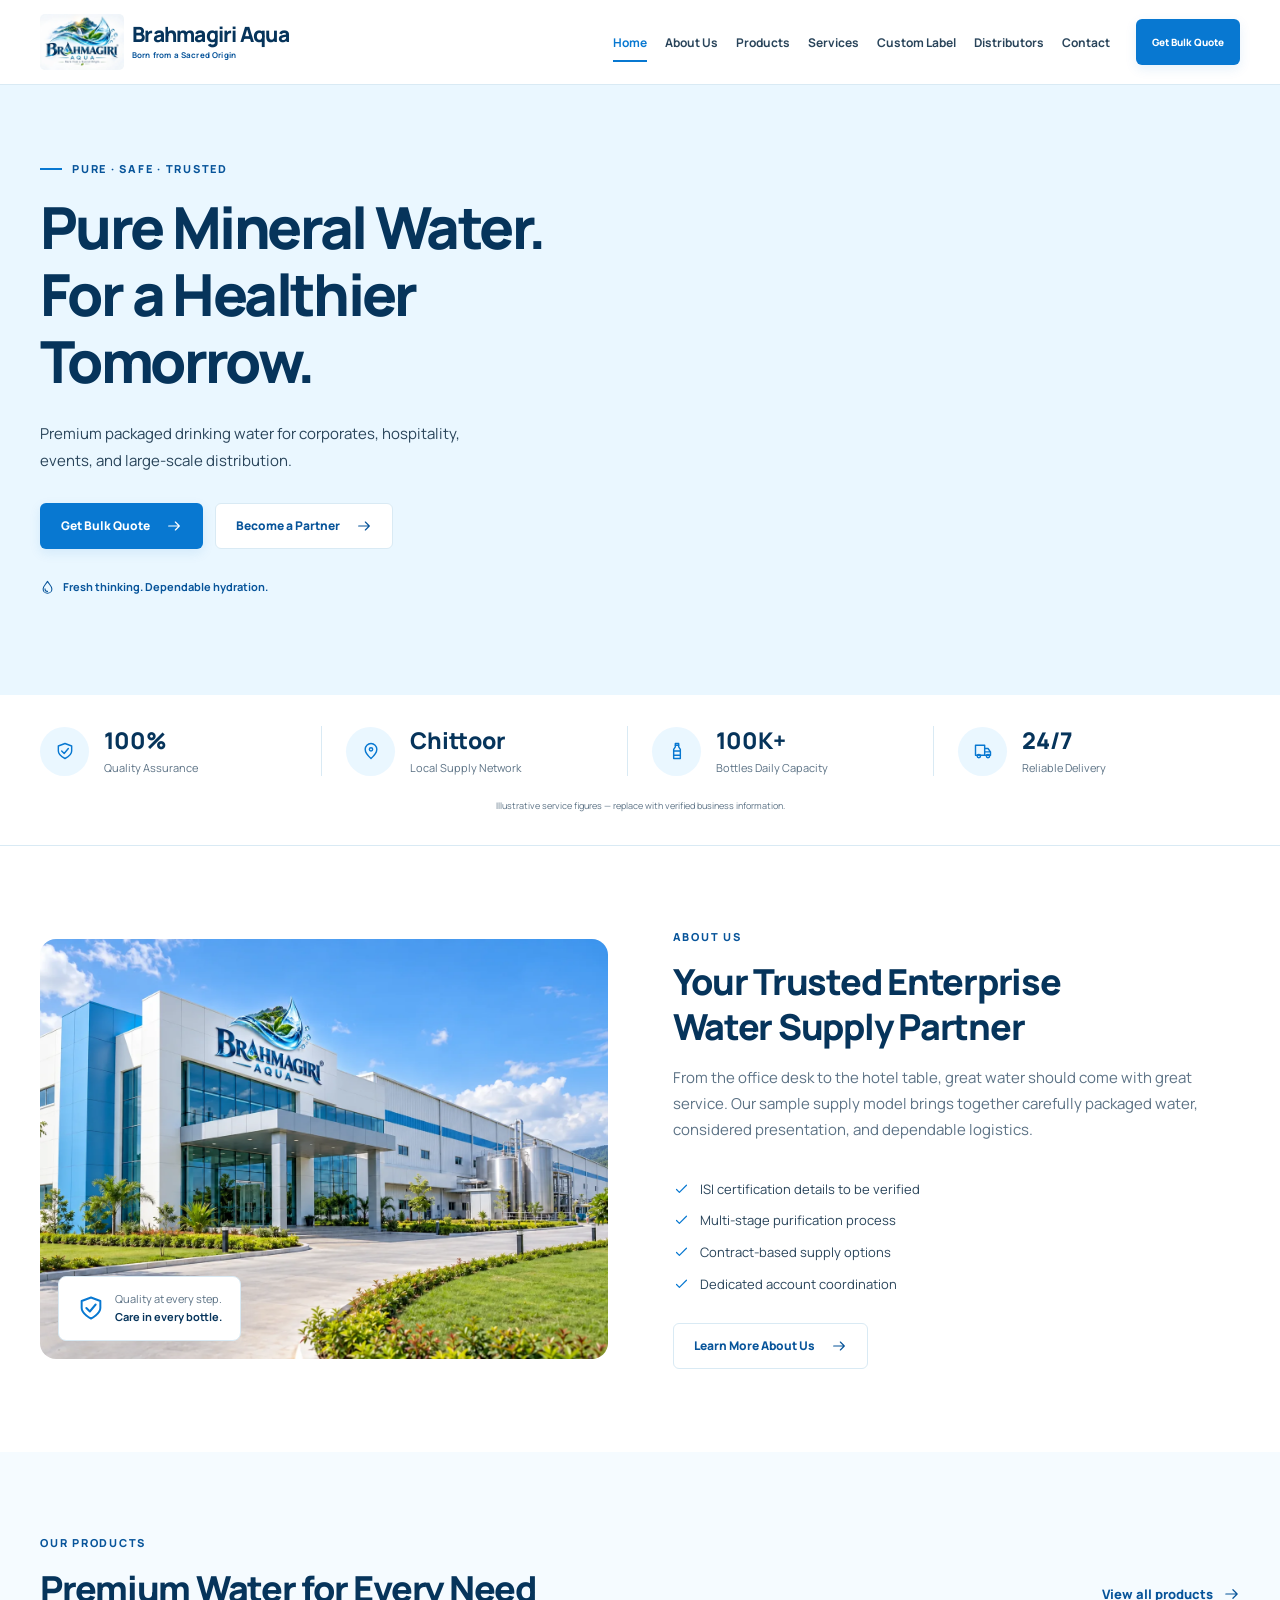
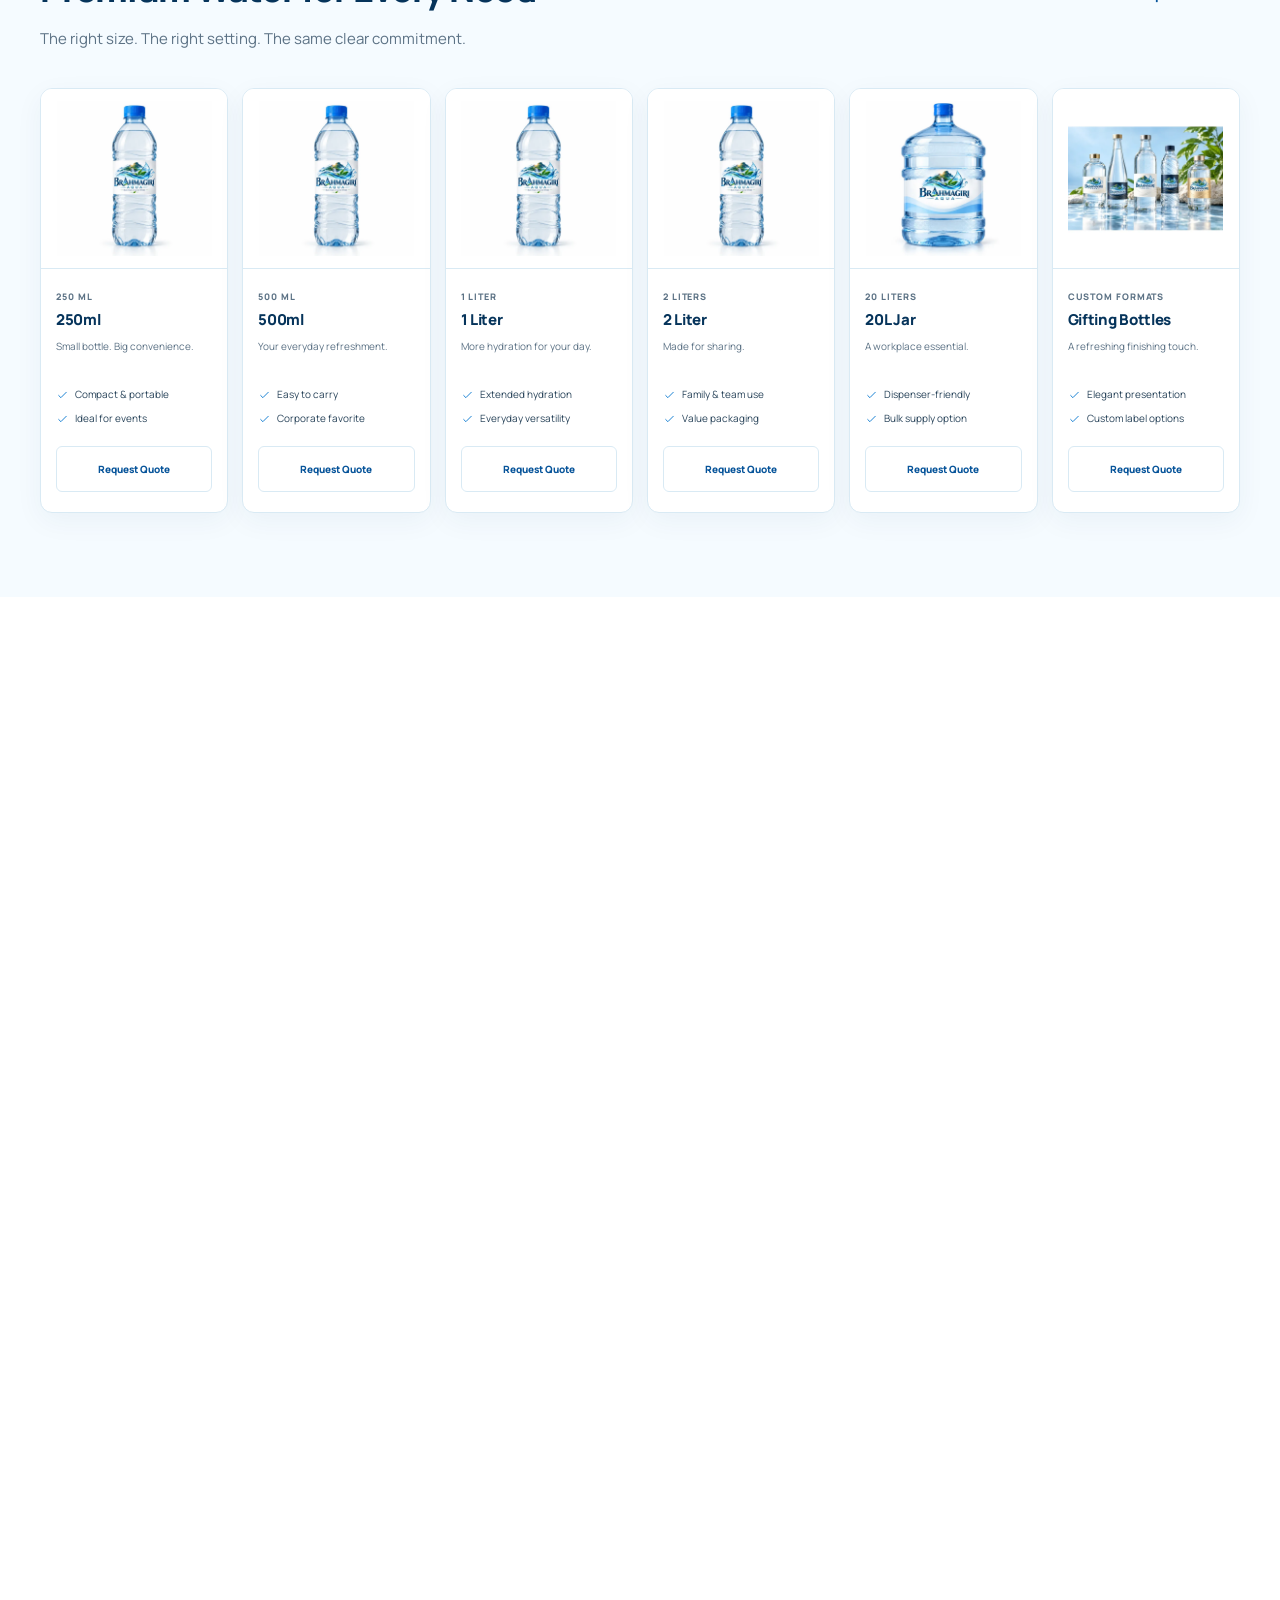
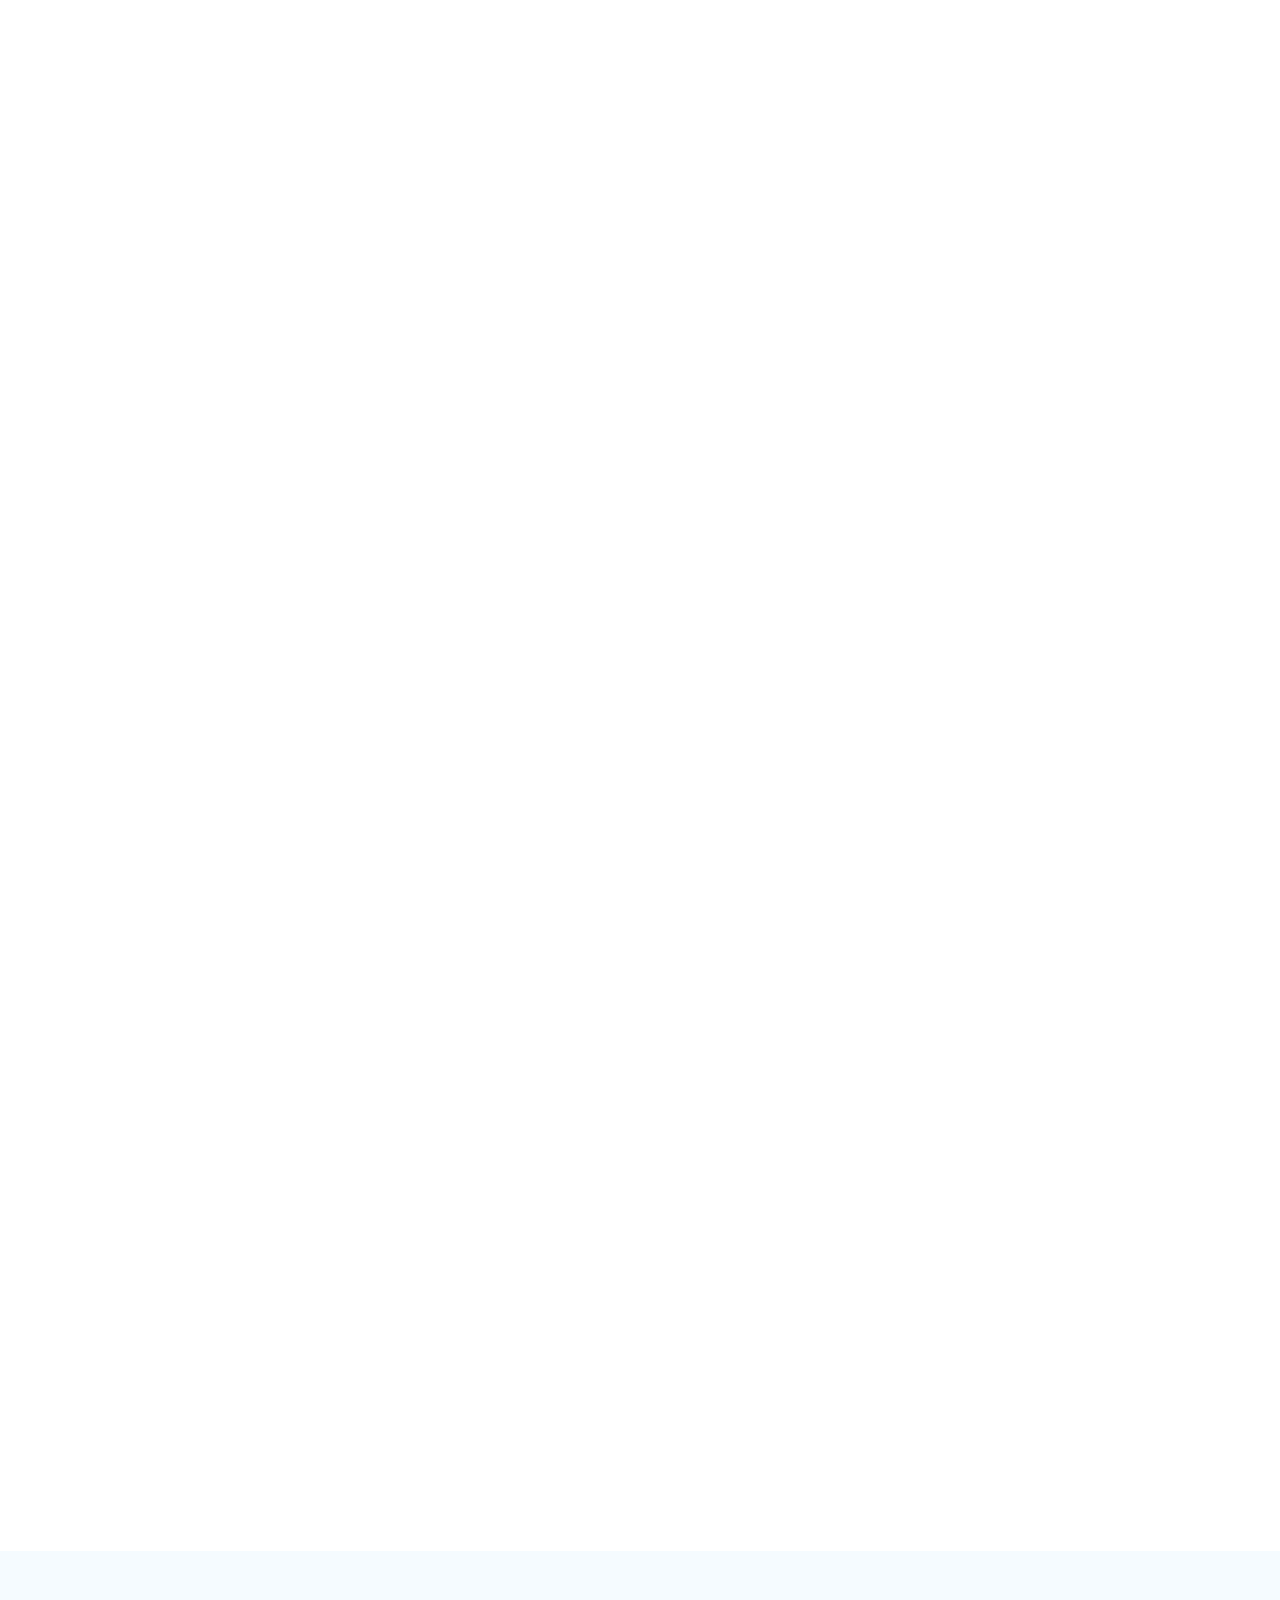
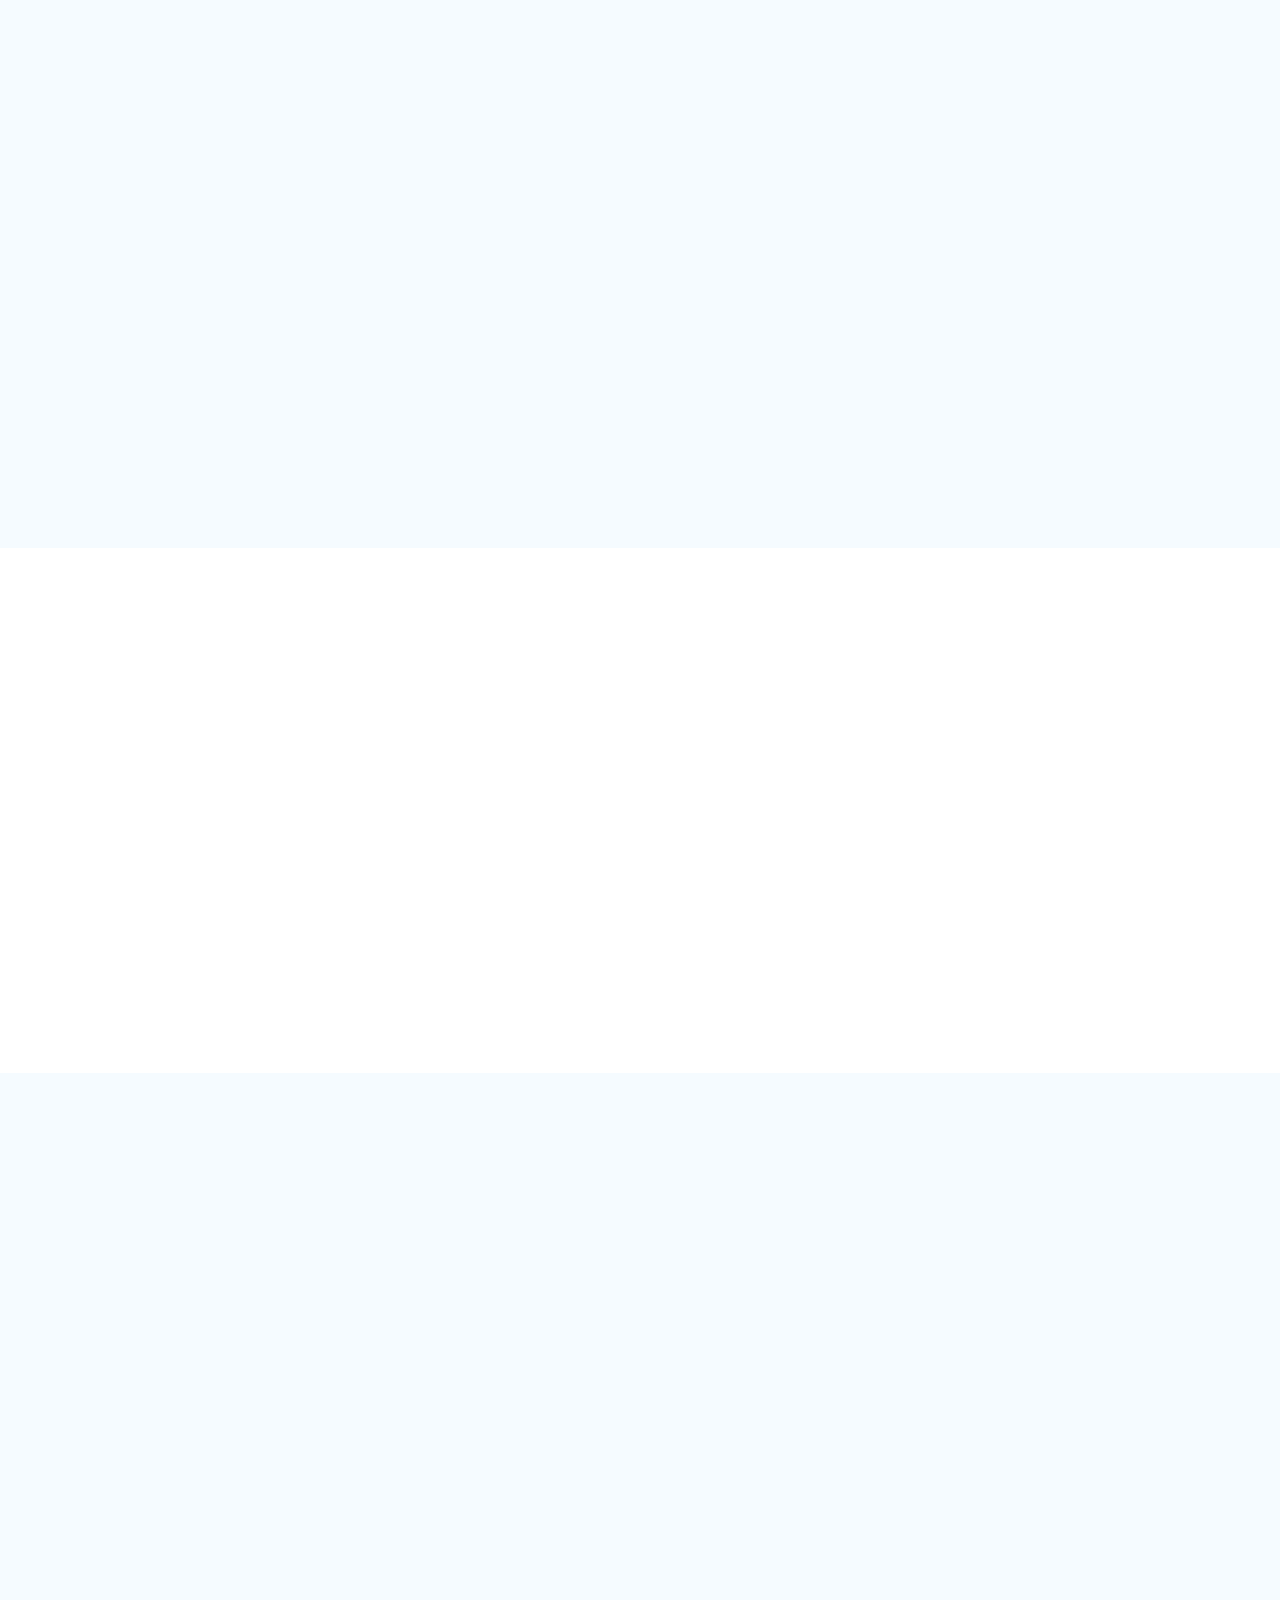
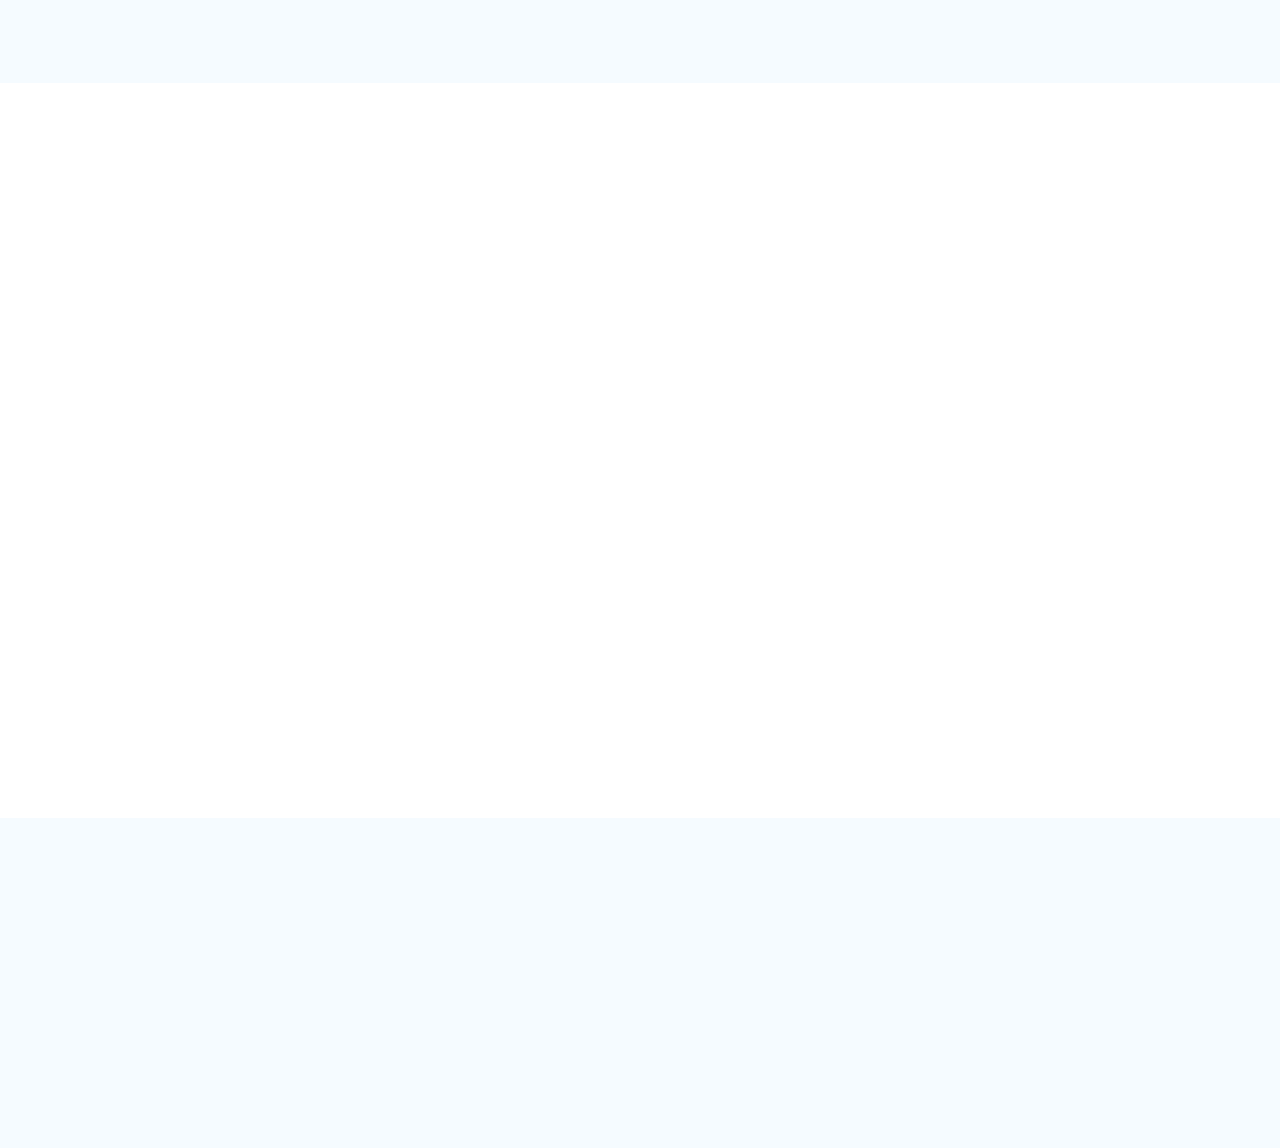
==== commit 21dddb7d: "Update index.html" ====
--- a/index.html
+++ b/index.html
@@ -10,4 +10,4 @@
 <section class="section "><div class="container"><div class="section-heading "><p class="eyebrow">INDUSTRIES WE SERVE</p><h2>Trusted Across Multiple Sectors</h2><p>Hydration solutions shaped around the places people live, work, and connect.</p></div><div class="grid grid-3"><article class="feature-card"><span class="icon-badge"><svg class="icon " viewBox="0 0 24 24" fill="none" stroke="currentColor" stroke-width="1.7" stroke-linecap="round" stroke-linejoin="round" aria-hidden="true"><path d="M4 21V4h10v17M14 10h6v11M2 21h20M7 7h4M7 11h4M7 15h4M8 21v-3h3v3M17 13h1M17 17h1"/></svg></span><h3>Corporate & IT</h3><p>Keep workspaces and meeting rooms refreshed.</p></article><article class="feature-card"><span class="icon-badge"><svg class="icon " viewBox="0 0 24 24" fill="none" stroke="currentColor" stroke-width="1.7" stroke-linecap="round" stroke-linejoin="round" aria-hidden="true"><path d="M5 9h12v6a5 5 0 0 1-5 5H10a5 5 0 0 1-5-5V9ZM17 10h2a3 3 0 0 1 0 6h-2M8 3v3M12 3v3M3 22h17"/></svg></span><h3>Hospitality & Tourism</h3><p>A welcome detail in a memorable guest experience.</p></article><article class="feature-card"><span class="icon-badge"><svg class="icon " viewBox="0 0 24 24" fill="none" stroke="currentColor" stroke-width="1.7" stroke-linecap="round" stroke-linejoin="round" aria-hidden="true"><path d="M12 6c-3-3-6-3-10-2v15c4-1 7-1 10 2 3-3 6-3 10-2V4c-4-1-7-1-10 2v15"/></svg></span><h3>Education & Training</h3><p>Practical hydration for campuses and learning spaces.</p></article><article class="feature-card"><span class="icon-badge"><svg class="icon " viewBox="0 0 24 24" fill="none" stroke="currentColor" stroke-width="1.7" stroke-linecap="round" stroke-linejoin="round" aria-hidden="true"><circle cx="9" cy="8" r="3"/><path d="M3 21v-3a6 6 0 0 1 12 0v3M16 5a3 3 0 0 1 0 6M18 15a4 4 0 0 1 3 4v2"/></svg></span><h3>Residential Complexes</h3><p>Thoughtful supply planning for growing communities.</p></article><article class="feature-card"><span class="icon-badge"><svg class="icon " viewBox="0 0 24 24" fill="none" stroke="currentColor" stroke-width="1.7" stroke-linecap="round" stroke-linejoin="round" aria-hidden="true"><path d="M10 3h4v4l2 3v11H8V10l2-3V3Z"/><path d="M8 12h8M8 17h8M10 5h4"/></svg></span><h3>Retail & Distribution</h3><p>A versatile range for stores and local partners.</p></article><article class="feature-card"><span class="icon-badge"><svg class="icon " viewBox="0 0 24 24" fill="none" stroke="currentColor" stroke-width="1.7" stroke-linecap="round" stroke-linejoin="round" aria-hidden="true"><path d="M12 21 3 12C-2 4 7 0 12 7c5-7 14-3 9 5l-9 9Z"/></svg></span><h3>Healthcare & Wellness</h3><p>Considered water supply for care and wellness environments.</p></article></div></div></section>
 <section class="section pale-section"><div class="container"><div class="section-heading "><p class="eyebrow">WHY CHOOSE US</p><h2>The Right Choice for Your Water Needs</h2><p>A partnership built around the details that matter.</p></div><div class="grid grid-5"><article class="feature-card"><span class="icon-badge"><svg class="icon " viewBox="0 0 24 24" fill="none" stroke="currentColor" stroke-width="1.7" stroke-linecap="round" stroke-linejoin="round" aria-hidden="true"><path d="m12 3 8 3v6c0 5-8 9-8 9s-8-4-8-9V6l8-3Z"/><path d="m8 12 3 3 5-6"/></svg></span><h3>Enterprise Reliability</h3><p>Supply planning around your operations.</p></article><article class="feature-card"><span class="icon-badge"><svg class="icon " viewBox="0 0 24 24" fill="none" stroke="currentColor" stroke-width="1.7" stroke-linecap="round" stroke-linejoin="round" aria-hidden="true"><path d="m12 3 3 6 7 1-5 5 1 7-6-3-6 3 1-7-5-5 7-1 3-6Z"/></svg></span><h3>Premium Presentation</h3><p>Packaging that feels at home in your business.</p></article><article class="feature-card"><span class="icon-badge"><svg class="icon " viewBox="0 0 24 24" fill="none" stroke="currentColor" stroke-width="1.7" stroke-linecap="round" stroke-linejoin="round" aria-hidden="true"><path d="M4 3v18h17M8 16v-4M13 16V8M18 16V5"/></svg></span><h3>Scalable Operations</h3><p>Options for everyday needs and larger requirements.</p></article><article class="feature-card"><span class="icon-badge"><svg class="icon " viewBox="0 0 24 24" fill="none" stroke="currentColor" stroke-width="1.7" stroke-linecap="round" stroke-linejoin="round" aria-hidden="true"><path d="M3 3h8l10 10-8 8L3 11V3Z"/><circle cx="7" cy="7" r="1"/></svg></span><h3>Custom Branding</h3><p>A bottle that carries your identity.</p></article><article class="feature-card"><span class="icon-badge"><svg class="icon " viewBox="0 0 24 24" fill="none" stroke="currentColor" stroke-width="1.7" stroke-linecap="round" stroke-linejoin="round" aria-hidden="true"><circle cx="9" cy="8" r="3"/><path d="M3 21v-3a6 6 0 0 1 12 0v3M16 5a3 3 0 0 1 0 6M18 15a4 4 0 0 1 3 4v2"/></svg></span><h3>Local Support</h3><p>A clear point of contact for your team.</p></article></div></div></section>
 <section class="section cta-section"><div class="container"><div class="cta-panel"><div><p class="eyebrow">A CLEAR COMMITMENT TO YOUR BUSINESS</p><h2>Ready to Partner With Us?</h2><p>Let's build a reliable water supply solution for your business.</p></div><div class="button-row"><a class="button button-primary" href="contact.html?enquiry=bulk#enquiry">Request Bulk Pricing<svg class="icon " viewBox="0 0 24 24" fill="none" stroke="currentColor" stroke-width="1.7" stroke-linecap="round" stroke-linejoin="round" aria-hidden="true"><path d="M4 12h16m-6-6 6 6-6 6"/></svg></a><a class="button button-light" href="distributors.html">Start Distribution Partnership<svg class="icon " viewBox="0 0 24 24" fill="none" stroke="currentColor" stroke-width="1.7" stroke-linecap="round" stroke-linejoin="round" aria-hidden="true"><path d="M4 12h16m-6-6 6 6-6 6"/></svg></a><a class="button button-ghost" href="custom-label.html">Customize Your Bottle<svg class="icon " viewBox="0 0 24 24" fill="none" stroke="currentColor" stroke-width="1.7" stroke-linecap="round" stroke-linejoin="round" aria-hidden="true"><path d="M4 12h16m-6-6 6 6-6 6"/></svg></a></div></div></div></section>
-<section class="section " id="enquiry"><div class="container"><div class="split contact-split"><div><div class="section-heading "><p class="eyebrow">LET’S TALK</p><h2>Get In Touch</h2><p>Tell us what your business needs. We will help you take the next step toward a considered water supply plan.</p></div><div class="contact-details"><div class="contact-detail"><span class="icon-badge"><svg class="icon " viewBox="0 0 24 24" fill="none" stroke="currentColor" stroke-width="1.7" stroke-linecap="round" stroke-linejoin="round" aria-hidden="true"><path d="m7 3 3 5-3 3c2 3 3 4 6 6l3-3 5 3-2 4C9 22 2 15 3 5l4-2Z"/></svg></span><div><h3>Call Us</h3><p>[Add company phone]</p></div></div><div class="contact-detail"><span class="icon-badge"><svg class="icon " viewBox="0 0 24 24" fill="none" stroke="currentColor" stroke-width="1.7" stroke-linecap="round" stroke-linejoin="round" aria-hidden="true"><rect x="3" y="5" width="18" height="14" rx="2"/><path d="m3 6 9 7 9-7"/></svg></span><div><h3>Email Us</h3><p>[Add company email]</p></div></div><div class="contact-detail"><span class="icon-badge"><svg class="icon " viewBox="0 0 24 24" fill="none" stroke="currentColor" stroke-width="1.7" stroke-linecap="round" stroke-linejoin="round" aria-hidden="true"><path d="M19 10c0 5-7 11-7 11S5 15 5 10a7 7 0 0 1 14 0Z"/><circle cx="12" cy="10" r="2"/></svg></span><div><h3>Visit Us</h3><p>[Add street address], Chittoor, Telangana</p></div></div><div class="contact-detail"><span class="icon-badge"><svg class="icon " viewBox="0 0 24 24" fill="none" stroke="currentColor" stroke-width="1.7" stroke-linecap="round" stroke-linejoin="round" aria-hidden="true"><circle cx="12" cy="12" r="9"/><path d="M12 7v5l4 2"/></svg></span><div><h3>Business Hours</h3><p>[Add verified business hours]</p></div></div></div></div><form class="enquiry-form" data-enquiry-form data-kind="contact" action="#" method="post" novalidate><h3>Send Us a Message</h3><p class="form-intro">A better water supply starts with a conversation.</p><p class="form-note">Fields marked * are required. Demo form: submission service is not connected.</p><div class="form-grid"><div class="form-field "><label for="f1-full_name">Full Name<span aria-hidden="true"> *</span></label><input id="f1-full_name" name="full_name" required aria-describedby="f1-full_name-error" type="text" autocomplete="name" maxlength="200"><span class="field-error" id="f1-full_name-error"></span></div><div class="form-field "><label for="f1-company">Company Name</label><input id="f1-company" name="company" aria-describedby="f1-company-error" type="text" autocomplete="organization" maxlength="200"><span class="field-error" id="f1-company-error"></span></div><div class="form-field "><label for="f1-email">Email Address<span aria-hidden="true"> *</span></label><input id="f1-email" name="email" required aria-describedby="f1-email-error" type="email" autocomplete="email" maxlength="200"><span class="field-error" id="f1-email-error"></span></div><div class="form-field "><label for="f1-phone">Phone Number<span aria-hidden="true"> *</span></label><input id="f1-phone" name="phone" required aria-describedby="f1-phone-error" type="tel" autocomplete="tel" inputmode="tel" maxlength="25"><span class="field-error" id="f1-phone-error"></span></div><div class="form-field "><label for="f1-city">City / Location<span aria-hidden="true"> *</span></label><input id="f1-city" name="city" required aria-describedby="f1-city-error" type="text" autocomplete="address-level2" maxlength="200"><span class="field-error" id="f1-city-error"></span></div><div class="form-field "><label for="f1-enquiry_type">Enquiry Type<span aria-hidden="true"> *</span></label><select id="f1-enquiry_type" name="enquiry_type" required aria-describedby="f1-enquiry_type-error"><option value="">Select enquiry type</option><option value="bulk">Bulk supply</option><option value="product">Product quote</option><option value="custom">Custom labels</option><option value="distributor">Distribution partnership</option><option value="general">General enquiry</option></select><span class="field-error" id="f1-enquiry_type-error"></span></div><div class="form-field full-width"><label for="f1-message">Message / Requirements<span aria-hidden="true"> *</span></label><textarea id="f1-message" name="message" required aria-describedby="f1-message-error" rows="4" minlength="10" maxlength="3000" placeholder="Tell us a little about your requirements…"></textarea><span class="field-error" id="f1-message-error"></span></div></div><div class="honeypot" aria-hidden="true"><label>Leave empty<input name="website" tabindex="-1" autocomplete="off"></label></div><input type="hidden" name="subject" value="Water supply enquiry"><p class="form-privacy">By submitting, you agree to be contacted about this enquiry. <a href="#privacy" data-policy="privacy">Privacy policy</a></p><button class="button button-primary" type="submit">Send Enquiry<svg class="icon " viewBox="0 0 24 24" fill="none" stroke="currentColor" stroke-width="1.7" stroke-linecap="round" stroke-linejoin="round" aria-hidden="true"><path d="M4 12h16m-6-6 6 6-6 6"/></svg></button><p class="form-status" role="status" aria-live="polite" tabindex="-1"></p><noscript><p>Enable JavaScript to validate and send this form.</p></noscript></form></div></div></section></main><footer class="site-footer"><div class="container"><div class="footer-grid"><div class="footer-company"><a class="brand" href="index.html"><img class="brand-logo" src="assets/images/brand/brahmagiri-aqua-logo.webp" alt="" width="360" height="240" decoding="async"><span><strong>Brahmagiri Aqua</strong><small>Born from a Sacred Origin</small></span><span class="sr-only">Home</span></a><p>Thoughtfully packaged water.<br>Considered supply solutions.<br>A clear commitment to your business.</p><span class="footer-caption">ILLUSTRATIVE BUSINESS INFORMATION</span></div><div><h2>Quick Links</h2><ul><li><a href="index.html">Home</a></li><li><a href="about.html">About Us</a></li><li><a href="products.html">Products</a></li><li><a href="services.html">Services</a></li><li><a href="custom-label.html">Custom Label</a></li><li><a href="distributors.html">Distributors</a></li><li><a href="contact.html">Contact</a></li></ul></div><div><h2>Services</h2><ul><li><a href="services.html">Corporate Supply</a></li><li><a href="services.html">Hotels & Restaurants</a></li><li><a href="services.html">Events & Bulk Supply</a></li><li><a href="custom-label.html">Custom Label Bottles</a></li><li><a href="distributors.html">Distribution Partnership</a></li></ul></div><div><h2>Contact</h2><ul class="footer-contact"><li><svg class="icon " viewBox="0 0 24 24" fill="none" stroke="currentColor" stroke-width="1.7" stroke-linecap="round" stroke-linejoin="round" aria-hidden="true"><path d="m7 3 3 5-3 3c2 3 3 4 6 6l3-3 5 3-2 4C9 22 2 15 3 5l4-2Z"/></svg>[Add company phone]</li><li><svg class="icon " viewBox="0 0 24 24" fill="none" stroke="currentColor" stroke-width="1.7" stroke-linecap="round" stroke-linejoin="round" aria-hidden="true"><rect x="3" y="5" width="18" height="14" rx="2"/><path d="m3 6 9 7 9-7"/></svg>[Add company email]</li><li><svg class="icon " viewBox="0 0 24 24" fill="none" stroke="currentColor" stroke-width="1.7" stroke-linecap="round" stroke-linejoin="round" aria-hidden="true"><path d="M19 10c0 5-7 11-7 11S5 15 5 10a7 7 0 0 1 14 0Z"/><circle cx="12" cy="10" r="2"/></svg>[Add street address], Chittoor, Telangana</li></ul><h2 class="social-heading">Follow Us</h2><div class="social-links"><a href="#" aria-label="Facebook (link pending)" data-placeholder-link><svg class="icon " viewBox="0 0 24 24" fill="none" stroke="currentColor" stroke-width="1.7" stroke-linecap="round" stroke-linejoin="round" aria-hidden="true"><path d="M14 21v-8h3l1-4h-4V7c0-1 1-2 2-2h2V2h-3c-3 0-5 2-5 5v2H7v4h3v8"/></svg></a><a href="#" aria-label="Instagram (link pending)" data-placeholder-link><svg class="icon " viewBox="0 0 24 24" fill="none" stroke="currentColor" stroke-width="1.7" stroke-linecap="round" stroke-linejoin="round" aria-hidden="true"><rect x="3" y="3" width="18" height="18" rx="5"/><circle cx="12" cy="12" r="4"/><path d="M17 7h.01"/></svg></a><a href="#" aria-label="Linkedin (link pending)" data-placeholder-link><svg class="icon " viewBox="0 0 24 24" fill="none" stroke="currentColor" stroke-width="1.7" stroke-linecap="round" stroke-linejoin="round" aria-hidden="true"><path d="M4 9v12M4 4h.01M9 21V9h4v2c4-4 7-1 7 3v7M13 11v10"/></svg></a><a href="#" aria-label="Youtube (link pending)" data-placeholder-link><svg class="icon " viewBox="0 0 24 24" fill="none" stroke="currentColor" stroke-width="1.7" stroke-linecap="round" stroke-linejoin="round" aria-hidden="true"><rect x="2" y="5" width="20" height="14" rx="4"/><path d="m10 9 5 3-5 3V9Z"/></svg></a><a href="#" aria-label="Whatsapp (link pending)" data-placeholder-link><svg class="icon " viewBox="0 0 24 24" fill="none" stroke="currentColor" stroke-width="1.7" stroke-linecap="round" stroke-linejoin="round" aria-hidden="true"><path d="M21 12a9 9 0 0 1-13 8l-5 1 1-5a9 9 0 1 1 17-4Z"/><path d="m8 7 2 3-1 1 4 4 1-1 3 2"/></svg></a></div></div></div><div class="footer-bottom"><p>© 2026 Brahmagiri Aqua. All rights reserved.</p><div><a href="#privacy" data-policy="privacy">Privacy Policy</a><span aria-hidden="true">|</span><a href="#terms" data-policy="terms">Terms & Conditions</a></div></div></div></footer><button class="back-to-top" aria-label="Back to top" hidden><svg class="icon " viewBox="0 0 24 24" fill="none" stroke="currentColor" stroke-width="1.7" stroke-linecap="round" stroke-linejoin="round" aria-hidden="true"><path d="m6 14 6-6 6 6"/></svg></button><dialog class="policy-dialog" id="policy-dialog" aria-labelledby="policy-title"><div class="dialog-header"><h2 id="policy-title">Privacy Policy</h2><button class="dialog-close" aria-label="Close policy">×</button></div><div id="policy-content"></div></dialog><div class="placeholder-status sr-only" role="status" aria-live="polite"></div></body></html>
+<section class="section " id="enquiry"><div class="container"><div class="split contact-split"><div><div class="section-heading "><p class="eyebrow">LET’S TALK</p><h2>Get In Touch</h2><p>Tell us what your business needs. We will help you take the next step toward a considered water supply plan.</p></div><div class="contact-details"><div class="contact-detail"><span class="icon-badge"><svg class="icon " viewBox="0 0 24 24" fill="none" stroke="currentColor" stroke-width="1.7" stroke-linecap="round" stroke-linejoin="round" aria-hidden="true"><path d="m7 3 3 5-3 3c2 3 3 4 6 6l3-3 5 3-2 4C9 22 2 15 3 5l4-2Z"/></svg></span><div><h3>Call Us</h3><p>[Add company phone]</p></div></div><div class="contact-detail"><span class="icon-badge"><svg class="icon " viewBox="0 0 24 24" fill="none" stroke="currentColor" stroke-width="1.7" stroke-linecap="round" stroke-linejoin="round" aria-hidden="true"><rect x="3" y="5" width="18" height="14" rx="2"/><path d="m3 6 9 7 9-7"/></svg></span><div><h3>Email Us</h3><p>[Add company email]</p></div></div><div class="contact-detail"><span class="icon-badge"><svg class="icon " viewBox="0 0 24 24" fill="none" stroke="currentColor" stroke-width="1.7" stroke-linecap="round" stroke-linejoin="round" aria-hidden="true"><path d="M19 10c0 5-7 11-7 11S5 15 5 10a7 7 0 0 1 14 0Z"/><circle cx="12" cy="10" r="2"/></svg></span><div><h3>Visit Us</h3><p>LB PURAM, CHITTOOR, Andhra Pradesh</p></div></div><div class="contact-detail"><span class="icon-badge"><svg class="icon " viewBox="0 0 24 24" fill="none" stroke="currentColor" stroke-width="1.7" stroke-linecap="round" stroke-linejoin="round" aria-hidden="true"><circle cx="12" cy="12" r="9"/><path d="M12 7v5l4 2"/></svg></span><div><h3>Business Hours</h3><p>[Add verified business hours]</p></div></div></div></div><form class="enquiry-form" data-enquiry-form data-kind="contact" action="#" method="post" novalidate><h3>Send Us a Message</h3><p class="form-intro">A better water supply starts with a conversation.</p><p class="form-note">Fields marked * are required. Demo form: submission service is not connected.</p><div class="form-grid"><div class="form-field "><label for="f1-full_name">Full Name<span aria-hidden="true"> *</span></label><input id="f1-full_name" name="full_name" required aria-describedby="f1-full_name-error" type="text" autocomplete="name" maxlength="200"><span class="field-error" id="f1-full_name-error"></span></div><div class="form-field "><label for="f1-company">Company Name</label><input id="f1-company" name="company" aria-describedby="f1-company-error" type="text" autocomplete="organization" maxlength="200"><span class="field-error" id="f1-company-error"></span></div><div class="form-field "><label for="f1-email">Email Address<span aria-hidden="true"> *</span></label><input id="f1-email" name="email" required aria-describedby="f1-email-error" type="email" autocomplete="email" maxlength="200"><span class="field-error" id="f1-email-error"></span></div><div class="form-field "><label for="f1-phone">Phone Number<span aria-hidden="true"> *</span></label><input id="f1-phone" name="phone" required aria-describedby="f1-phone-error" type="tel" autocomplete="tel" inputmode="tel" maxlength="25"><span class="field-error" id="f1-phone-error"></span></div><div class="form-field "><label for="f1-city">City / Location<span aria-hidden="true"> *</span></label><input id="f1-city" name="city" required aria-describedby="f1-city-error" type="text" autocomplete="address-level2" maxlength="200"><span class="field-error" id="f1-city-error"></span></div><div class="form-field "><label for="f1-enquiry_type">Enquiry Type<span aria-hidden="true"> *</span></label><select id="f1-enquiry_type" name="enquiry_type" required aria-describedby="f1-enquiry_type-error"><option value="">Select enquiry type</option><option value="bulk">Bulk supply</option><option value="product">Product quote</option><option value="custom">Custom labels</option><option value="distributor">Distribution partnership</option><option value="general">General enquiry</option></select><span class="field-error" id="f1-enquiry_type-error"></span></div><div class="form-field full-width"><label for="f1-message">Message / Requirements<span aria-hidden="true"> *</span></label><textarea id="f1-message" name="message" required aria-describedby="f1-message-error" rows="4" minlength="10" maxlength="3000" placeholder="Tell us a little about your requirements…"></textarea><span class="field-error" id="f1-message-error"></span></div></div><div class="honeypot" aria-hidden="true"><label>Leave empty<input name="website" tabindex="-1" autocomplete="off"></label></div><input type="hidden" name="subject" value="Water supply enquiry"><p class="form-privacy">By submitting, you agree to be contacted about this enquiry. <a href="#privacy" data-policy="privacy">Privacy policy</a></p><button class="button button-primary" type="submit">Send Enquiry<svg class="icon " viewBox="0 0 24 24" fill="none" stroke="currentColor" stroke-width="1.7" stroke-linecap="round" stroke-linejoin="round" aria-hidden="true"><path d="M4 12h16m-6-6 6 6-6 6"/></svg></button><p class="form-status" role="status" aria-live="polite" tabindex="-1"></p><noscript><p>Enable JavaScript to validate and send this form.</p></noscript></form></div></div></section></main><footer class="site-footer"><div class="container"><div class="footer-grid"><div class="footer-company"><a class="brand" href="index.html"><img class="brand-logo" src="assets/images/brand/brahmagiri-aqua-logo.webp" alt="" width="360" height="240" decoding="async"><span><strong>Brahmagiri Aqua</strong><small>Born from a Sacred Origin</small></span><span class="sr-only">Home</span></a><p>Thoughtfully packaged water.<br>Considered supply solutions.<br>A clear commitment to your business.</p><span class="footer-caption">ILLUSTRATIVE BUSINESS INFORMATION</span></div><div><h2>Quick Links</h2><ul><li><a href="index.html">Home</a></li><li><a href="about.html">About Us</a></li><li><a href="products.html">Products</a></li><li><a href="services.html">Services</a></li><li><a href="custom-label.html">Custom Label</a></li><li><a href="distributors.html">Distributors</a></li><li><a href="contact.html">Contact</a></li></ul></div><div><h2>Services</h2><ul><li><a href="services.html">Corporate Supply</a></li><li><a href="services.html">Hotels & Restaurants</a></li><li><a href="services.html">Events & Bulk Supply</a></li><li><a href="custom-label.html">Custom Label Bottles</a></li><li><a href="distributors.html">Distribution Partnership</a></li></ul></div><div><h2>Contact</h2><ul class="footer-contact"><li><svg class="icon " viewBox="0 0 24 24" fill="none" stroke="currentColor" stroke-width="1.7" stroke-linecap="round" stroke-linejoin="round" aria-hidden="true"><path d="m7 3 3 5-3 3c2 3 3 4 6 6l3-3 5 3-2 4C9 22 2 15 3 5l4-2Z"/></svg>[Add company phone]</li><li><svg class="icon " viewBox="0 0 24 24" fill="none" stroke="currentColor" stroke-width="1.7" stroke-linecap="round" stroke-linejoin="round" aria-hidden="true"><rect x="3" y="5" width="18" height="14" rx="2"/><path d="m3 6 9 7 9-7"/></svg>[Add company email]</li><li><svg class="icon " viewBox="0 0 24 24" fill="none" stroke="currentColor" stroke-width="1.7" stroke-linecap="round" stroke-linejoin="round" aria-hidden="true"><path d="M19 10c0 5-7 11-7 11S5 15 5 10a7 7 0 0 1 14 0Z"/><circle cx="12" cy="10" r="2"/></svg>[Add street address], Chittoor, Telangana</li></ul><h2 class="social-heading">Follow Us</h2><div class="social-links"><a href="#" aria-label="Facebook (link pending)" data-placeholder-link><svg class="icon " viewBox="0 0 24 24" fill="none" stroke="currentColor" stroke-width="1.7" stroke-linecap="round" stroke-linejoin="round" aria-hidden="true"><path d="M14 21v-8h3l1-4h-4V7c0-1 1-2 2-2h2V2h-3c-3 0-5 2-5 5v2H7v4h3v8"/></svg></a><a href="#" aria-label="Instagram (link pending)" data-placeholder-link><svg class="icon " viewBox="0 0 24 24" fill="none" stroke="currentColor" stroke-width="1.7" stroke-linecap="round" stroke-linejoin="round" aria-hidden="true"><rect x="3" y="3" width="18" height="18" rx="5"/><circle cx="12" cy="12" r="4"/><path d="M17 7h.01"/></svg></a><a href="#" aria-label="Linkedin (link pending)" data-placeholder-link><svg class="icon " viewBox="0 0 24 24" fill="none" stroke="currentColor" stroke-width="1.7" stroke-linecap="round" stroke-linejoin="round" aria-hidden="true"><path d="M4 9v12M4 4h.01M9 21V9h4v2c4-4 7-1 7 3v7M13 11v10"/></svg></a><a href="#" aria-label="Youtube (link pending)" data-placeholder-link><svg class="icon " viewBox="0 0 24 24" fill="none" stroke="currentColor" stroke-width="1.7" stroke-linecap="round" stroke-linejoin="round" aria-hidden="true"><rect x="2" y="5" width="20" height="14" rx="4"/><path d="m10 9 5 3-5 3V9Z"/></svg></a><a href="#" aria-label="Whatsapp (link pending)" data-placeholder-link><svg class="icon " viewBox="0 0 24 24" fill="none" stroke="currentColor" stroke-width="1.7" stroke-linecap="round" stroke-linejoin="round" aria-hidden="true"><path d="M21 12a9 9 0 0 1-13 8l-5 1 1-5a9 9 0 1 1 17-4Z"/><path d="m8 7 2 3-1 1 4 4 1-1 3 2"/></svg></a></div></div></div><div class="footer-bottom"><p>© 2026 Brahmagiri Aqua. All rights reserved.</p><div><a href="#privacy" data-policy="privacy">Privacy Policy</a><span aria-hidden="true">|</span><a href="#terms" data-policy="terms">Terms & Conditions</a></div></div></div></footer><button class="back-to-top" aria-label="Back to top" hidden><svg class="icon " viewBox="0 0 24 24" fill="none" stroke="currentColor" stroke-width="1.7" stroke-linecap="round" stroke-linejoin="round" aria-hidden="true"><path d="m6 14 6-6 6 6"/></svg></button><dialog class="policy-dialog" id="policy-dialog" aria-labelledby="policy-title"><div class="dialog-header"><h2 id="policy-title">Privacy Policy</h2><button class="dialog-close" aria-label="Close policy">×</button></div><div id="policy-content"></div></dialog><div class="placeholder-status sr-only" role="status" aria-live="polite"></div></body></html>
